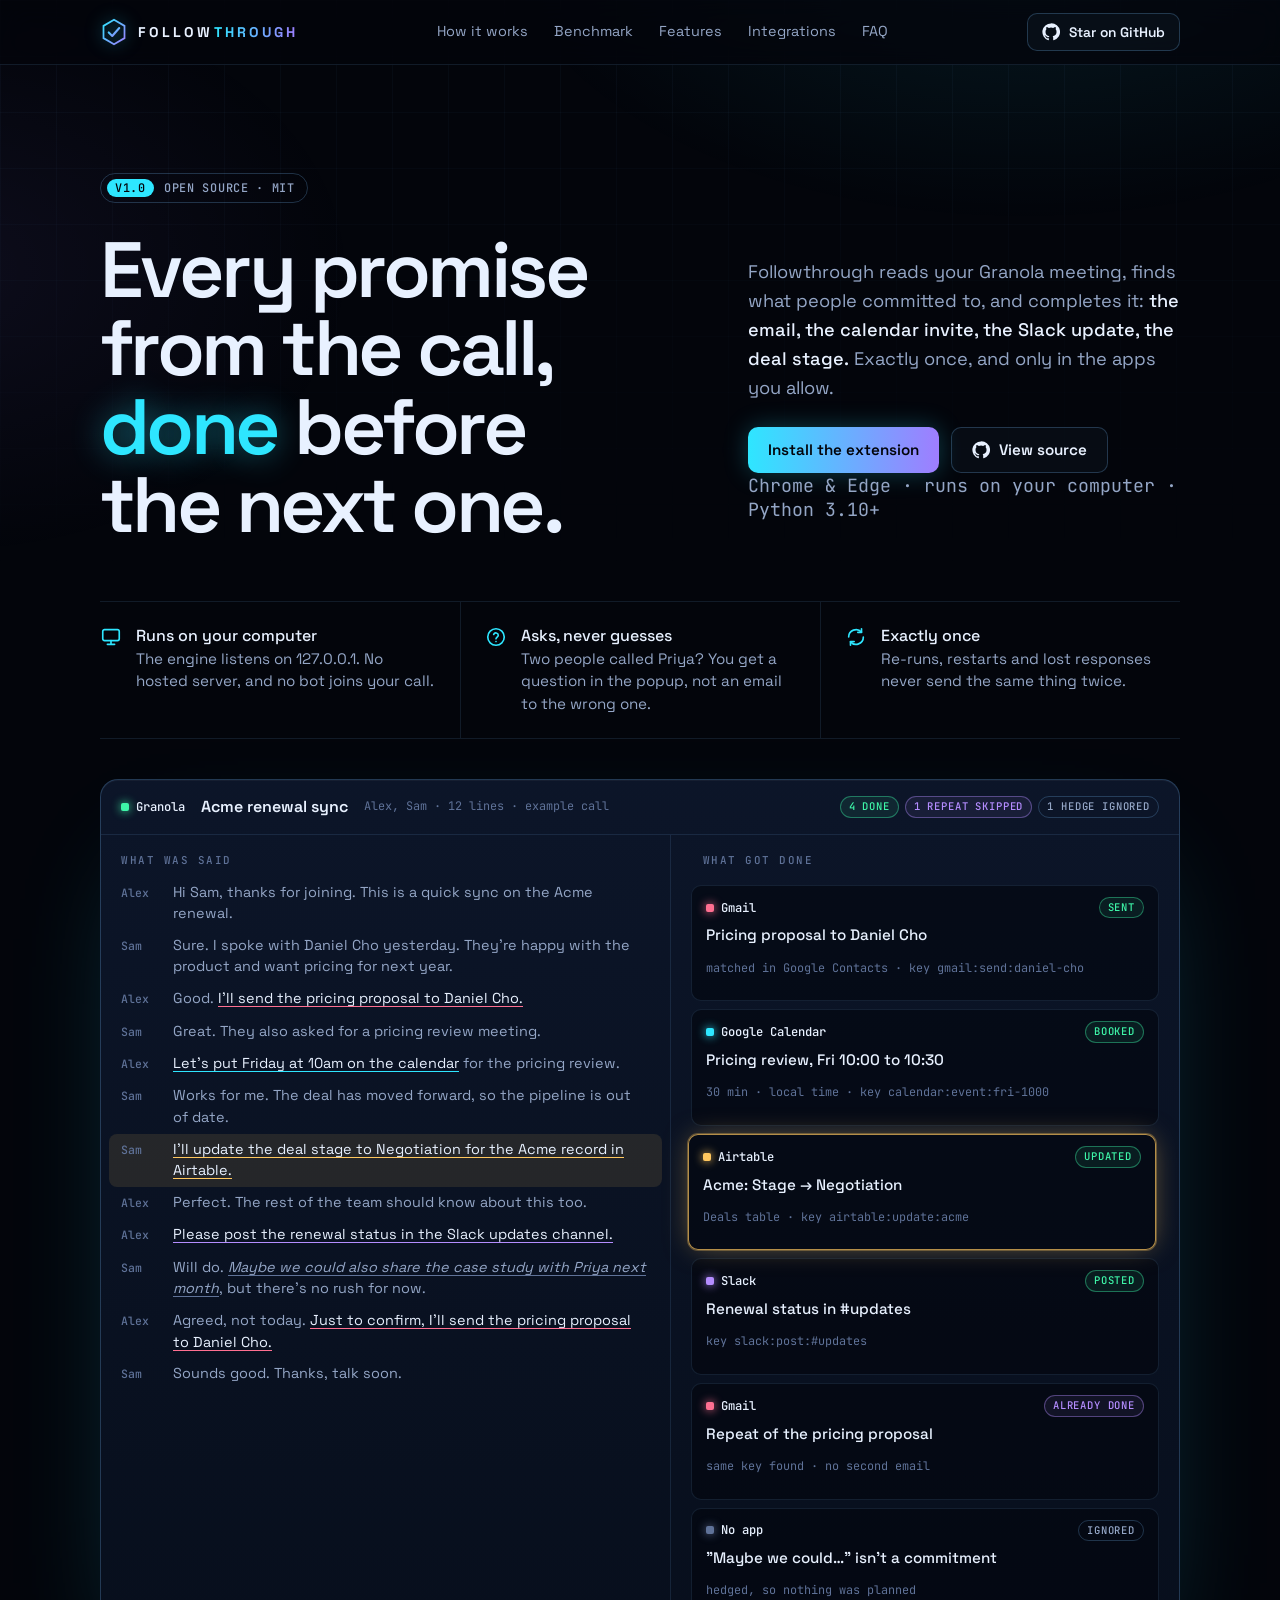
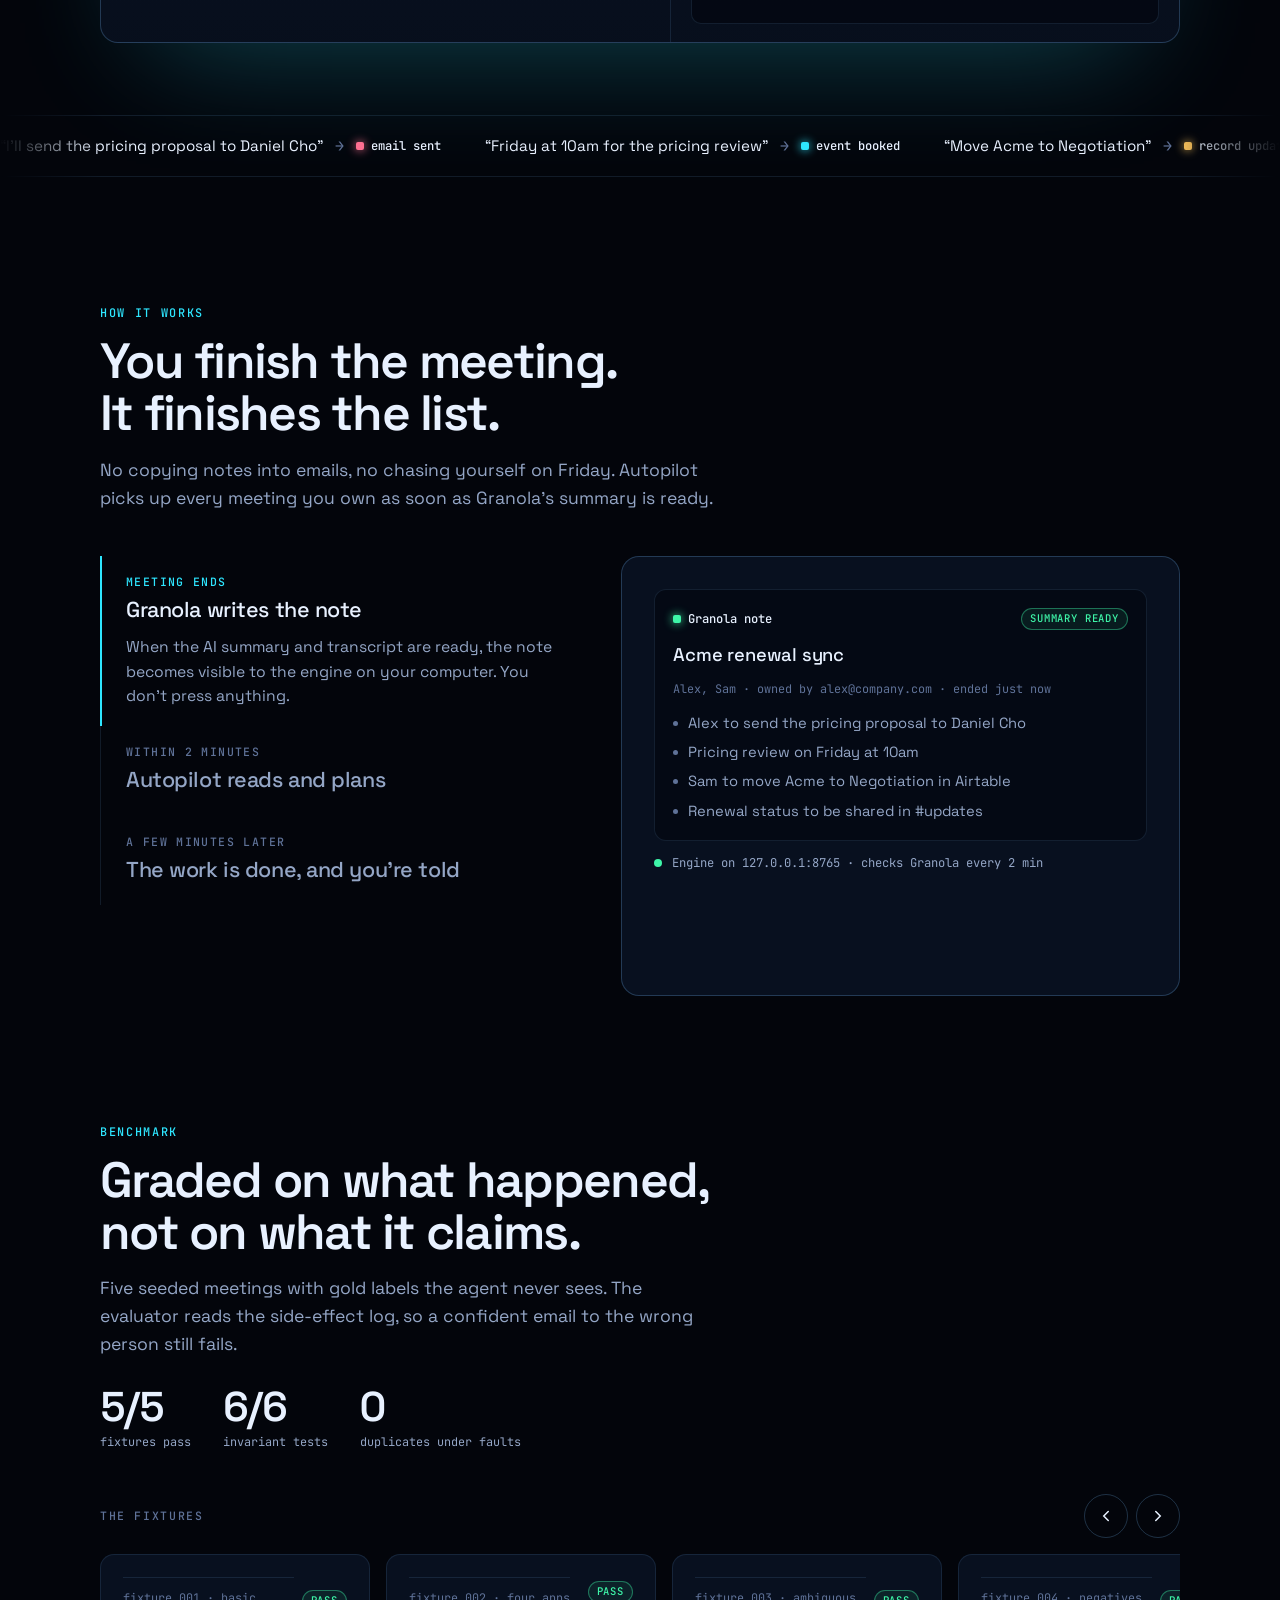
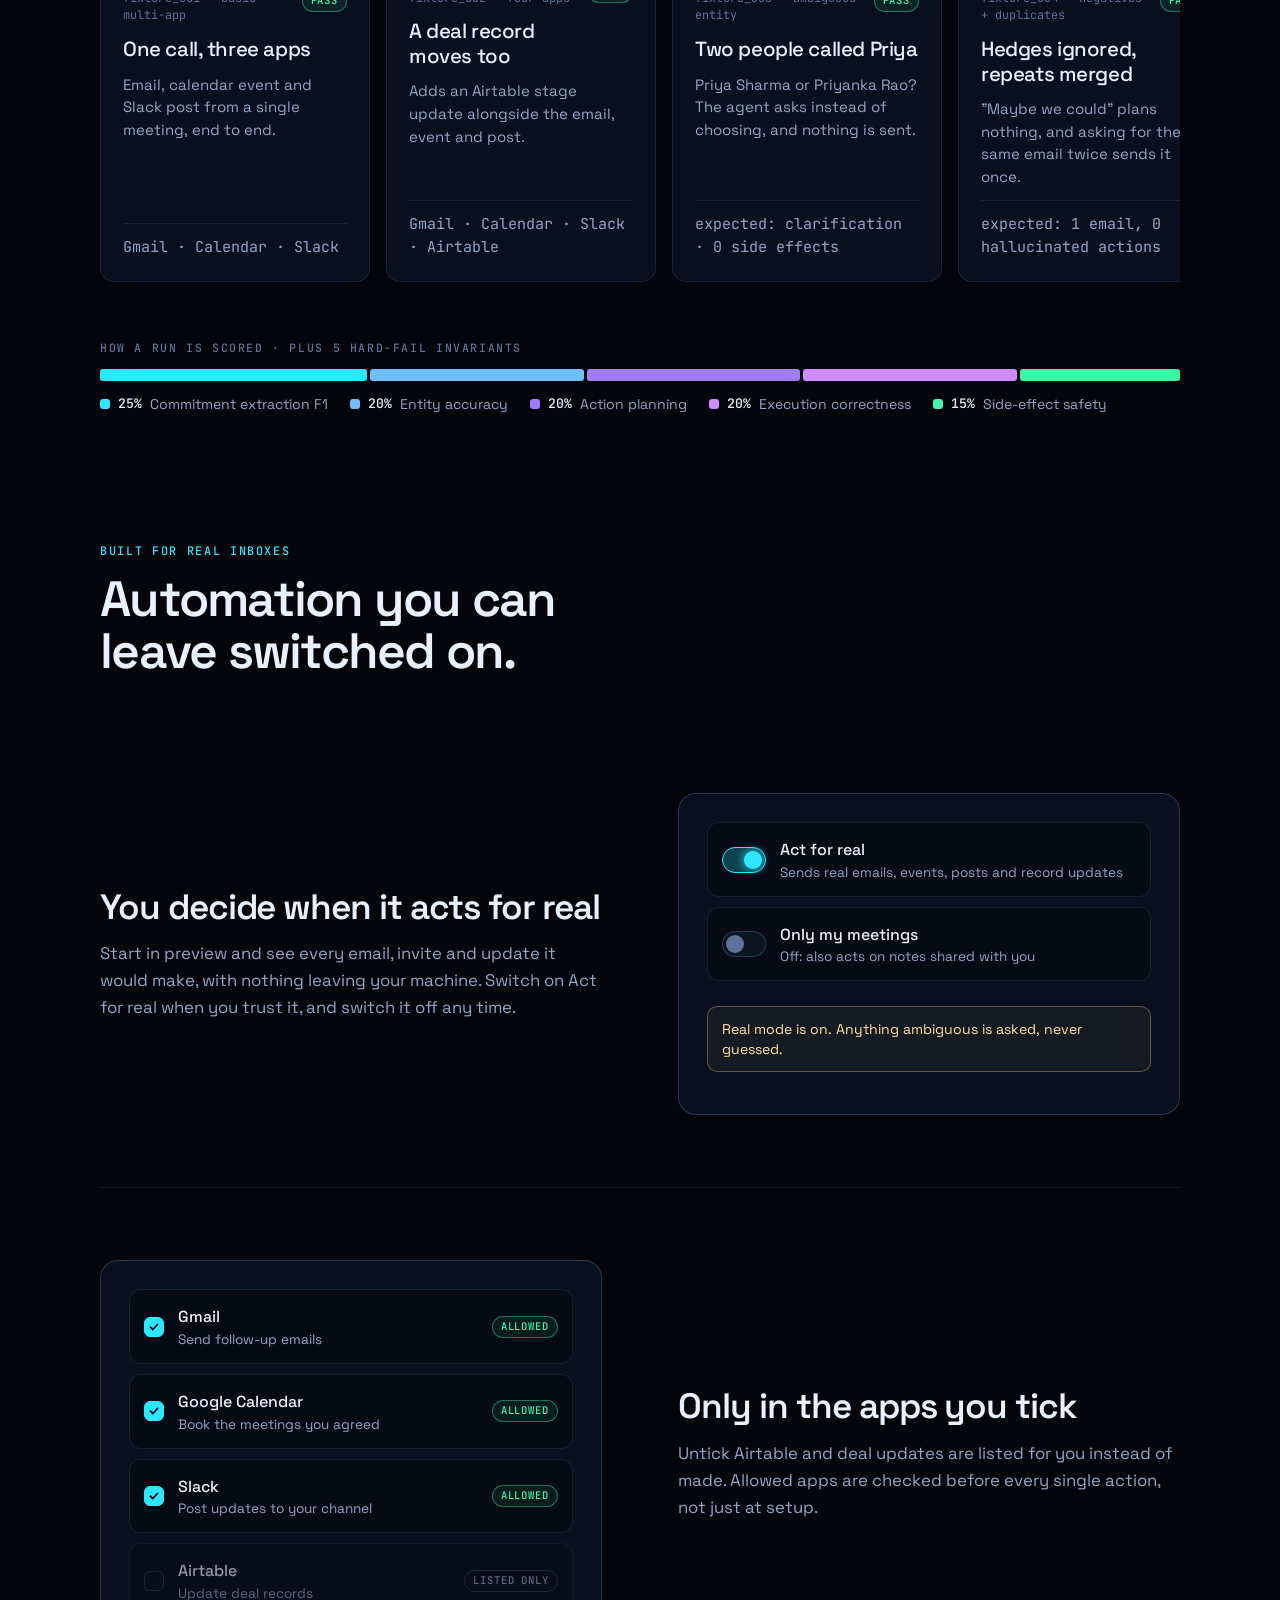
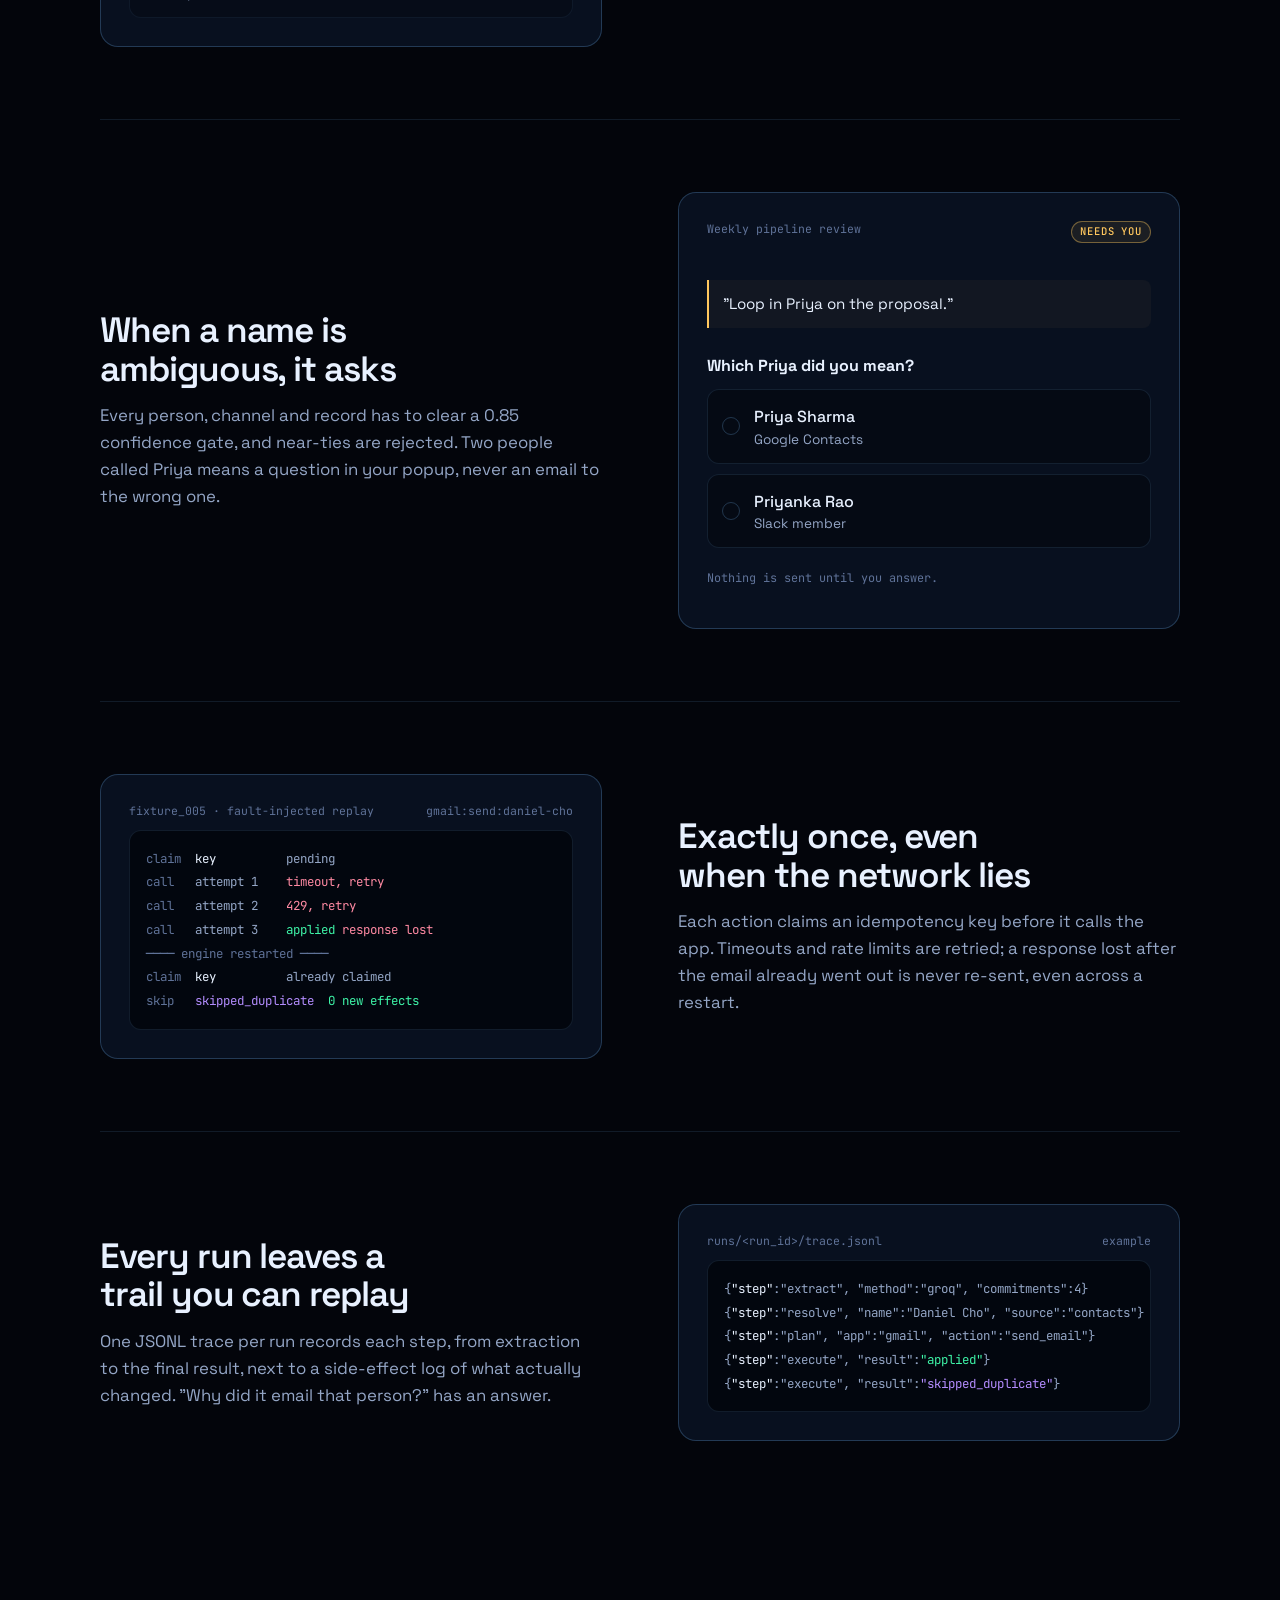
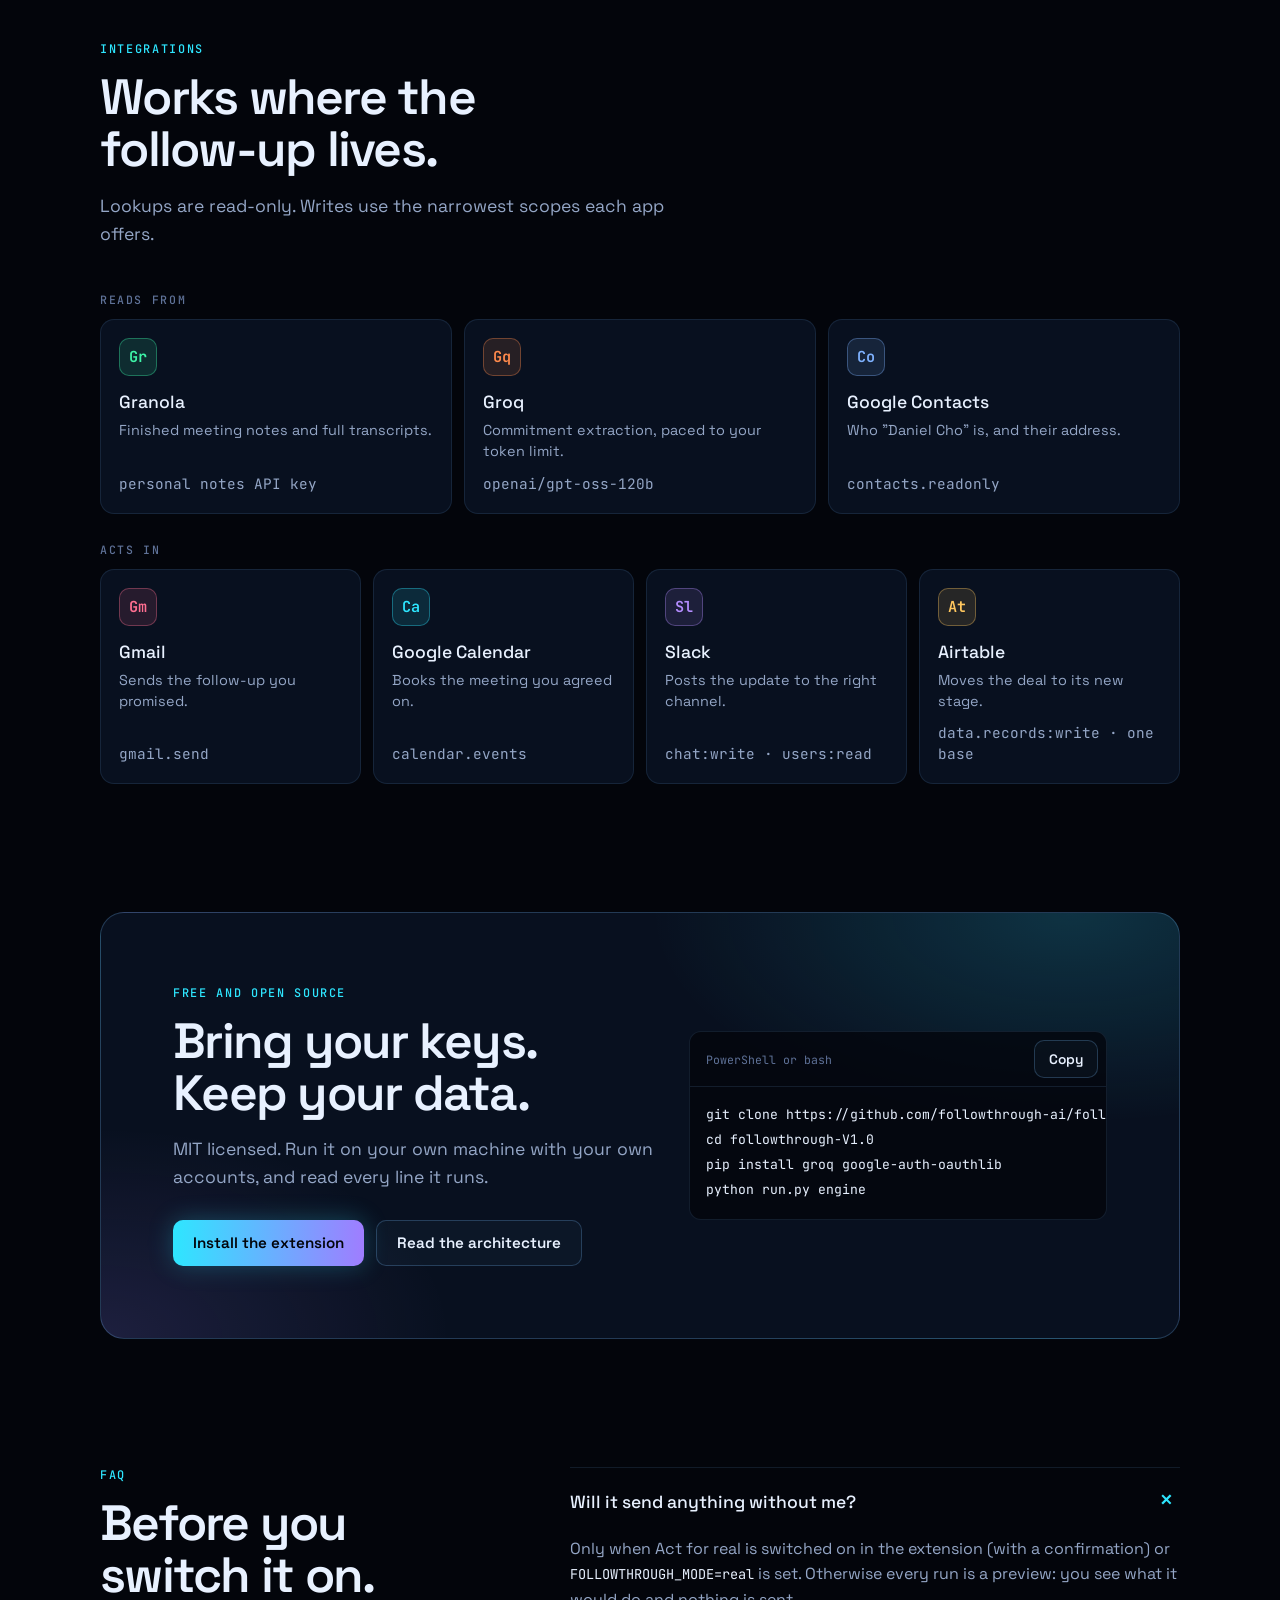
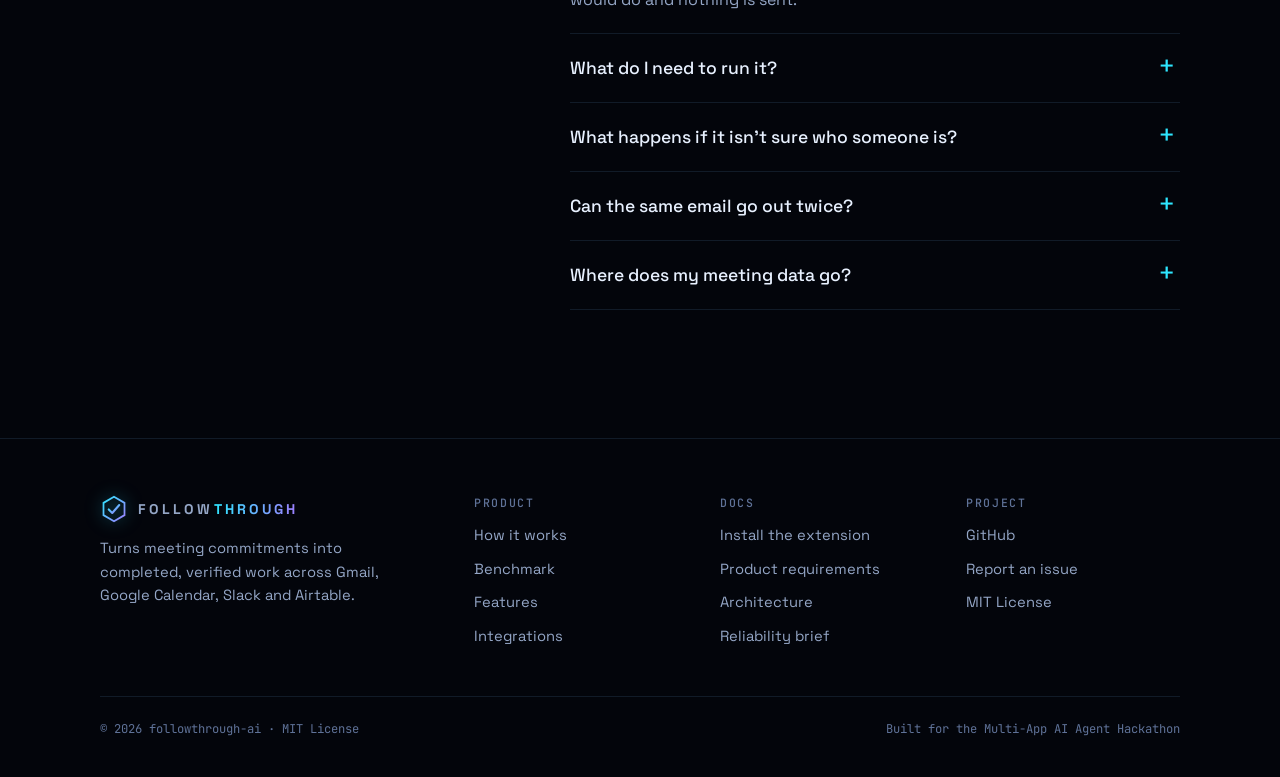
==== docs/index.html @ 71f04bd1 "Add GitHub Pages launch site and README logo" ====
<!doctype html>
<html lang="en">
<head>
<meta charset="utf-8">
<meta name="viewport" content="width=device-width, initial-scale=1">
<title>Followthrough</title>
<meta name="description" content="Followthrough reads your Granola meeting and completes every commitment: the email, the calendar invite, the Slack update, the deal stage. Exactly once, only in the apps you allow.">
<meta property="og:title" content="Followthrough">
<meta property="og:description" content="Every promise from the call, done before the next one.">
<meta property="og:type" content="website">
<meta name="theme-color" content="#03050b">
<link rel="icon" href="data:image/svg+xml,%3Csvg xmlns='http://www.w3.org/2000/svg' viewBox='0 0 32 32'%3E%3Crect width='32' height='32' rx='7' fill='%2303050b'/%3E%3Cpath d='M16 3 27 9.5v13L16 29 5 22.5v-13z' fill='none' stroke='%232ee6ff' stroke-width='2'/%3E%3Cpath d='m10.5 16.5 3.8 3.8 7.2-8' fill='none' stroke='%232ee6ff' stroke-width='2.4' stroke-linecap='round' stroke-linejoin='round'/%3E%3C/svg%3E">
<link rel="preconnect" href="https://fonts.googleapis.com">
<link rel="preconnect" href="https://fonts.gstatic.com" crossorigin>
<link rel="stylesheet" href="https://fonts.googleapis.com/css2?family=JetBrains+Mono:wght@400;500&family=Space+Grotesk:wght@400;500;600;700&display=swap">
<style>
:root {
  --void: #03050b;
  --panel: #08101f;
  --line: rgba(120, 190, 255, .12);
  --line-2: rgba(120, 190, 255, .24);
  --ink: #e8f1ff;
  --haze: #94a6c6;
  --dim: #5f7298;
  --signal: #2ee6ff;
  --violet: #9f7dff;
  --done: #3ef5a8;
  --ask: #ffc75e;
  --skip: #b48dff;
  --gmail: #ff6f91;
  --calendar: #2ee6ff;
  --slack: #b48dff;
  --airtable: #ffc75e;
  --granola: #3ef5a8;
  --groq: #ff8a4c;
  --contacts: #7fb2ff;
  --sans: "Space Grotesk", system-ui, -apple-system, "Segoe UI", Roboto, sans-serif;
  --mono: "JetBrains Mono", ui-monospace, "Cascadia Code", Consolas, monospace;
  color-scheme: dark;
}
* { box-sizing: border-box; }
[hidden] { display: none !important; }
html { scroll-behavior: smooth; scroll-padding-top: 80px; }
body { margin: 0; background: var(--void); color: var(--ink); font: 400 1rem/1.6 var(--sans); -webkit-font-smoothing: antialiased; overflow-x: hidden; }
img, svg { max-width: 100%; }
a { color: inherit; }
:focus-visible { outline: 2px solid var(--signal); outline-offset: 3px; border-radius: 4px; }
.wrap { max-width: 1160px; margin-inline: auto; padding-inline: clamp(16px, 4vw, 40px); }

.sky { position: fixed; inset: 0; z-index: -1; pointer-events: none;
  background: radial-gradient(900px 520px at 80% -10%, rgba(46, 230, 255, .10), transparent 60%),
              radial-gradient(700px 480px at -5% 30%, rgba(159, 125, 255, .07), transparent 60%); }
.sky::after { content: ""; position: absolute; inset: 0; opacity: .35;
  background-image: linear-gradient(var(--line) 1px, transparent 1px), linear-gradient(90deg, var(--line) 1px, transparent 1px);
  background-size: 56px 56px;
  -webkit-mask-image: linear-gradient(to bottom, #000, transparent 65%); mask-image: linear-gradient(to bottom, #000, transparent 65%); }

/* nav */
.nav { position: sticky; top: 0; z-index: 20; background: rgba(3, 5, 11, .74); backdrop-filter: blur(14px); -webkit-backdrop-filter: blur(14px); border-bottom: 1px solid var(--line); }
.nav .wrap { display: flex; align-items: center; gap: 24px; height: 64px; }
.brand { display: flex; align-items: center; gap: 10px; text-decoration: none; }
.brand svg { width: 28px; height: 28px; filter: drop-shadow(0 0 8px rgba(46, 230, 255, .5)); }
.wordmark { font-weight: 700; letter-spacing: .22em; font-size: .88rem; }
.wordmark span { background: linear-gradient(90deg, var(--signal), var(--violet)); -webkit-background-clip: text; background-clip: text; color: transparent; }
.nav-links { display: flex; gap: 2px; list-style: none; padding: 0; margin: 0 auto; }
.nav-links a { display: block; padding: 8px 12px; border-radius: 8px; text-decoration: none; color: var(--haze); font-size: .9rem; }
.nav-links a:hover { color: var(--ink); background: rgba(120, 190, 255, .07); }

/* buttons */
.btn { display: inline-flex; align-items: center; gap: 9px; height: 46px; padding-inline: 20px; border-radius: 10px; font: 600 .95rem var(--sans); text-decoration: none; white-space: nowrap; cursor: pointer;
  border: 1px solid var(--line-2); color: var(--ink); background: rgba(120, 190, 255, .04); transition: border-color .2s, background .2s, box-shadow .2s; }
.btn:hover { border-color: var(--signal); background: rgba(46, 230, 255, .08); }
.btn svg { width: 18px; height: 18px; }
.btn.primary { border: 0; color: #02040a; background: linear-gradient(90deg, var(--signal), var(--violet)); box-shadow: 0 0 24px rgba(46, 230, 255, .25); }
.btn.primary:hover { box-shadow: 0 0 36px rgba(46, 230, 255, .45); }
.btn.sm { height: 38px; padding-inline: 14px; font-size: .86rem; }
.cta-row { display: flex; flex-wrap: wrap; gap: 12px; }

/* shared type */
.eyebrow { margin: 0 0 14px; font: 500 .74rem var(--mono); letter-spacing: .14em; text-transform: uppercase; color: var(--signal); }
h1, h2, h3, h4 { margin: 0; text-wrap: balance; }
h2 { font-size: clamp(2rem, 4vw, 3.1rem); line-height: 1.05; letter-spacing: -.035em; font-weight: 600; max-width: 20ch; }
.lede { margin: 16px 0 0; color: var(--haze); font-size: 1.1rem; max-width: 56ch; }
.sec-head { margin-bottom: 44px; }
.section { padding-block: clamp(72px, 10vw, 128px) 0; }

/* chips shared by mockups */
.app { display: inline-flex; align-items: center; gap: 7px; font: 500 .76rem var(--mono); color: var(--ink); }
.app::before { content: ""; width: 8px; height: 8px; border-radius: 2px; background: var(--c); box-shadow: 0 0 10px var(--c); }
[data-app="gmail"] { --c: var(--gmail); }
[data-app="calendar"] { --c: var(--calendar); }
[data-app="slack"] { --c: var(--slack); }
[data-app="airtable"] { --c: var(--airtable); }
[data-app="granola"] { --c: var(--granola); }
[data-app="groq"] { --c: var(--groq); }
[data-app="contacts"] { --c: var(--contacts); }
[data-app="none"] { --c: var(--dim); }
.status { display: inline-block; font: 500 .66rem/1.5 var(--mono); letter-spacing: .08em; text-transform: uppercase; padding: 2px 8px; border-radius: 999px; border: 1px solid; white-space: nowrap; }
.status.ok { color: var(--done); border-color: rgba(62, 245, 168, .4); background: rgba(62, 245, 168, .08); }
.status.dup { color: var(--skip); border-color: rgba(180, 141, 255, .4); background: rgba(180, 141, 255, .08); }
.status.ign { color: var(--haze); border-color: var(--line-2); }
.status.ask { color: var(--ask); border-color: rgba(255, 199, 94, .4); background: rgba(255, 199, 94, .08); }
.meta { font: .74rem/1.5 var(--mono); color: var(--dim); overflow-wrap: anywhere; }

/* hero */
.hero { padding-block: clamp(56px, 9vw, 108px) 0; }
.hero-grid { display: grid; grid-template-columns: minmax(0, 1.35fr) minmax(0, 1fr); gap: clamp(24px, 5vw, 72px); align-items: end; }
.tag { display: inline-flex; gap: 10px; align-items: center; margin-bottom: 28px; padding: 5px 12px 5px 6px; border: 1px solid var(--line-2); border-radius: 999px; font: 500 .74rem var(--mono); letter-spacing: .06em; text-transform: uppercase; color: var(--haze); }
.tag b { color: #02040a; background: var(--signal); border-radius: 999px; padding: 1px 8px; font-weight: 500; }
h1 { font-size: clamp(2.6rem, 6.2vw, 4.9rem); line-height: 1; letter-spacing: -.045em; font-weight: 600; }
h1 em { font-style: normal; color: var(--signal); text-shadow: 0 0 32px rgba(46, 230, 255, .45); }
.hero-side p { margin: 0 0 24px; font-size: 1.14rem; color: var(--haze); max-width: 44ch; }
.hero-side strong { color: var(--ink); font-weight: 500; }
.fine { margin: 16px 0 0; font: .76rem var(--mono); color: var(--dim); }

.values { display: grid; grid-template-columns: repeat(3, minmax(0, 1fr)); margin-top: 56px; border-block: 1px solid var(--line); }
.value { display: flex; gap: 14px; padding: 22px 24px; }
.value:first-child { padding-left: 0; }
.value + .value { border-left: 1px solid var(--line); }
.value svg { flex: none; width: 22px; height: 22px; margin-top: 2px; color: var(--signal); }
.value p { margin: 0; color: var(--haze); font-size: .95rem; line-height: 1.5; }
.value b { display: block; color: var(--ink); font-weight: 500; font-size: 1rem; }

/* hero machine */
.machine { margin-top: 40px; border: 1px solid var(--line-2); border-radius: 18px; overflow: hidden;
  background: linear-gradient(180deg, rgba(13, 23, 44, .92), rgba(8, 16, 31, .92));
  box-shadow: 0 50px 120px -50px rgba(46, 230, 255, .3), inset 0 1px 0 rgba(255, 255, 255, .04); }
.m-head { display: flex; flex-wrap: wrap; align-items: center; gap: 8px 16px; padding: 14px 20px; border-bottom: 1px solid var(--line); }
.m-head b { font-weight: 600; }
.m-tally { display: flex; flex-wrap: wrap; gap: 6px; margin-left: auto; }
.m-body { display: grid; grid-template-columns: minmax(0, 1.12fr) minmax(0, 1fr); }
.col-label { margin: 0 0 10px 12px; font: 500 .68rem var(--mono); letter-spacing: .14em; text-transform: uppercase; color: var(--dim); }
.transcript { padding: 18px 8px 18px 8px; border-right: 1px solid var(--line); }
.t-line { display: grid; grid-template-columns: 46px minmax(0, 1fr); gap: 6px; padding: 5px 12px; border-radius: 8px; font-size: .9rem; line-height: 1.5; color: var(--haze); transition: background .35s; }
.who { font: 500 .72rem/1.95 var(--mono); color: var(--dim); }
.said { color: var(--ink); background-image: linear-gradient(var(--c), var(--c)); background-size: 100% 1px; background-position: 0 100%; background-repeat: no-repeat; cursor: default; }
.said.hedge { color: var(--haze); font-style: italic; }
.t-line.live { background: color-mix(in srgb, var(--c) 11%, transparent); }
.receipts { display: flex; flex-direction: column; gap: 8px; padding: 18px 20px; }
.rcpt { padding: 11px 14px; border: 1px solid var(--line); border-radius: 10px; background: rgba(3, 5, 11, .55); transition: border-color .35s, box-shadow .35s, transform .35s; }
.rcpt.live { border-color: color-mix(in srgb, var(--c) 70%, transparent); box-shadow: 0 0 0 1px color-mix(in srgb, var(--c) 30%, transparent), 0 0 28px -6px color-mix(in srgb, var(--c) 50%, transparent); transform: translateX(-3px); }
.r-top { display: flex; align-items: center; justify-content: space-between; gap: 8px; }
.r-what { margin: 5px 0 1px; font-size: .95rem; font-weight: 500; }

/* ticker */
.ticker { margin-top: 72px; padding-block: 18px; overflow: hidden; border-block: 1px solid var(--line);
  -webkit-mask-image: linear-gradient(90deg, transparent, #000 8%, #000 92%, transparent); mask-image: linear-gradient(90deg, transparent, #000 8%, #000 92%, transparent); }
.ticker-track { display: flex; width: max-content; animation: tick 56s linear infinite; }
.ticker:hover .ticker-track { animation-play-state: paused; }
.tk-group { display: flex; gap: 44px; padding-right: 44px; }
.tk { display: flex; align-items: center; gap: 12px; white-space: nowrap; color: var(--haze); font-size: .95rem; }
.tk q { color: var(--ink); }
.tk .arrow { color: var(--dim); font-family: var(--mono); }
@keyframes tick { to { transform: translateX(-50%); } }

/* tabs */
.tabs { display: grid; grid-template-columns: minmax(0, .9fr) minmax(0, 1.1fr); gap: clamp(24px, 5vw, 64px); align-items: start; }
.tablist { display: flex; flex-direction: column; border-left: 1px solid var(--line); }
.tab { display: block; width: 100%; margin-left: -1px; padding: 18px 0 18px 24px; border: 0; border-left: 2px solid transparent; background: none; color: var(--haze); font: inherit; text-align: left; cursor: pointer; }
.tab .when { display: block; font: 500 .72rem var(--mono); letter-spacing: .12em; text-transform: uppercase; color: var(--dim); }
.tab .t { display: block; margin-top: 4px; font-size: 1.35rem; font-weight: 500; letter-spacing: -.02em; color: var(--haze); transition: color .2s; }
.tab .d { display: none; margin-top: 8px; font-size: .98rem; line-height: 1.55; max-width: 46ch; }
.tab:hover .t { color: var(--ink); }
.tab[aria-selected="true"] { border-left-color: var(--signal); }
.tab[aria-selected="true"] .when { color: var(--signal); }
.tab[aria-selected="true"] .t { color: var(--ink); }
.tab[aria-selected="true"] .d { display: block; }
.stage { min-height: 440px; padding: clamp(18px, 3vw, 32px); border: 1px solid var(--line-2); border-radius: 18px; background: var(--panel); }
.stage-panel { display: flex; flex-direction: column; gap: 14px; }

.card { padding: 18px; border: 1px solid var(--line); border-radius: 12px; background: rgba(3, 5, 11, .55); }
.card h4 { margin: 10px 0 2px; font-size: 1.15rem; font-weight: 500; letter-spacing: -.01em; }
.card ul { margin: 14px 0 0; padding: 0; list-style: none; display: grid; gap: 8px; }
.card li { display: flex; gap: 10px; color: var(--haze); font-size: .92rem; line-height: 1.45; }
.card li::before { content: ""; flex: none; width: 5px; height: 5px; margin-top: .55em; border-radius: 50%; background: var(--dim); }
.watch { display: flex; align-items: center; gap: 10px; font: .76rem var(--mono); color: var(--haze); }
.pulse { width: 8px; height: 8px; border-radius: 50%; background: var(--done); box-shadow: 0 0 0 0 rgba(62, 245, 168, .6); animation: pulse 2s ease-out infinite; }
@keyframes pulse { 70% { box-shadow: 0 0 0 10px rgba(62, 245, 168, 0); } 100% { box-shadow: 0 0 0 0 rgba(62, 245, 168, 0); } }

.pipe { display: grid; gap: 10px; }
.pipe-row { display: grid; grid-template-columns: 84px minmax(0, 1fr); gap: 14px; align-items: start; padding: 14px 16px; border: 1px solid var(--line); border-radius: 12px; background: rgba(3, 5, 11, .55); }
.pipe-row .step { font: 500 .72rem/1.9 var(--mono); letter-spacing: .1em; text-transform: uppercase; color: var(--signal); }
.pipe-row p { margin: 0; font-size: .94rem; }
.pipe-row .meta { margin-top: 3px; }

.notif { display: flex; gap: 14px; align-items: flex-start; padding: 16px; border: 1px solid var(--line-2); border-radius: 14px; background: #0d1629; box-shadow: 0 20px 50px -20px rgba(0, 0, 0, .8); }
.notif svg { flex: none; width: 34px; height: 34px; }
.notif b { display: block; font-weight: 500; }
.notif p { margin: 2px 0 0; color: var(--haze); font-size: .9rem; line-height: 1.45; }
.activity { display: grid; }
.act { display: flex; align-items: center; justify-content: space-between; gap: 12px; padding: 12px 2px; border-bottom: 1px solid var(--line); }
.act:last-child { border-bottom: 0; }
.act b { display: block; font-weight: 500; font-size: .95rem; }

/* proof */
.proof-head { display: flex; flex-wrap: wrap; align-items: end; justify-content: space-between; gap: 28px; }
.scoreline { display: flex; flex-wrap: wrap; gap: 32px; }
.score b { display: block; font-size: 2.6rem; line-height: 1; font-weight: 600; letter-spacing: -.04em; font-variant-numeric: tabular-nums; }
.score span { font: .74rem var(--mono); color: var(--haze); }
.rail-bar { display: flex; align-items: center; justify-content: space-between; gap: 16px; margin-top: 40px; }
.rail-ctl { display: flex; gap: 8px; }
.icon-btn { display: grid; place-items: center; width: 44px; height: 44px; border: 1px solid var(--line-2); border-radius: 999px; background: none; color: var(--ink); cursor: pointer; transition: border-color .2s, background .2s; }
.icon-btn:hover { border-color: var(--signal); background: rgba(46, 230, 255, .08); }
.icon-btn svg { width: 18px; height: 18px; }
.rail { display: grid; grid-auto-flow: column; grid-auto-columns: minmax(270px, 340px); gap: 16px; margin-top: 16px; padding-bottom: 14px; overflow-x: auto; scroll-snap-type: x mandatory; scrollbar-width: thin; scrollbar-color: var(--line-2) transparent; }
.fx { display: flex; flex-direction: column; gap: 12px; padding: 22px; scroll-snap-align: start; border: 1px solid var(--line); border-radius: 14px; background: var(--panel); }
.fx-top { display: flex; align-items: center; justify-content: space-between; gap: 8px; }
.fx h3 { font-size: 1.28rem; line-height: 1.2; font-weight: 500; letter-spacing: -.02em; }
.fx p { margin: 0; color: var(--haze); font-size: .94rem; line-height: 1.5; }
.fx .meta { margin-top: auto; padding-top: 12px; border-top: 1px solid var(--line); }
.weights { margin-top: 44px; }
.weights-bar { display: flex; height: 12px; gap: 3px; margin-top: 14px; }
.weights-bar span { border-radius: 3px; background: var(--c); }
.legend { display: flex; flex-wrap: wrap; gap: 8px 22px; margin: 12px 0 0; padding: 0; list-style: none; font-size: .88rem; color: var(--haze); }
.legend li { display: flex; align-items: center; gap: 8px; }
.legend li::before { content: ""; width: 10px; height: 10px; border-radius: 3px; background: var(--c); }
.legend b { color: var(--ink); font: 500 .82rem var(--mono); font-variant-numeric: tabular-nums; }

/* features */
.feature { display: grid; grid-template-columns: minmax(0, 1fr) minmax(0, 1fr); gap: clamp(28px, 6vw, 88px); align-items: center; padding-block: clamp(40px, 6vw, 72px); }
.feature + .feature { border-top: 1px solid var(--line); }
.features > .feature:nth-child(even) .f-copy { order: 2; }
.f-copy h3 { margin-bottom: 14px; font-size: clamp(1.6rem, 2.8vw, 2.2rem); line-height: 1.1; letter-spacing: -.03em; font-weight: 600; }
.f-copy p { margin: 0; color: var(--haze); font-size: 1.05rem; max-width: 48ch; }
.f-art { padding: clamp(18px, 3vw, 28px); border: 1px solid var(--line-2); border-radius: 18px; background: var(--panel); }
.stack { display: flex; flex-direction: column; gap: 10px; }
.row-item { display: flex; align-items: center; gap: 14px; padding: 14px; border: 1px solid var(--line); border-radius: 12px; background: rgba(3, 5, 11, .5); }
.row-item > span:not([class]) { flex: 1; min-width: 0; }
.row-item b { display: block; font-weight: 500; }
.row-item small { display: block; color: var(--haze); font-size: .85rem; line-height: 1.4; }
.row-item.off { opacity: .6; }
.switch { position: relative; flex: none; width: 44px; height: 26px; border-radius: 999px; background: rgba(46, 230, 255, .25); border: 1px solid var(--signal); }
.switch::after { content: ""; position: absolute; top: 3px; left: 21px; width: 18px; height: 18px; border-radius: 50%; background: var(--signal); box-shadow: 0 0 10px var(--signal); }
.switch.off { background: rgba(120, 190, 255, .06); border-color: var(--line-2); }
.switch.off::after { left: 3px; background: var(--dim); box-shadow: none; }
.tick { display: grid; place-items: center; flex: none; width: 20px; height: 20px; border-radius: 6px; border: 1px solid var(--line-2); }
.tick.on { background: var(--signal); border-color: var(--signal); }
.tick svg { width: 12px; height: 12px; }
.radio { flex: none; width: 18px; height: 18px; border-radius: 50%; border: 1px solid var(--line-2); }
.warn { padding: 12px 14px; border: 1px solid rgba(255, 199, 94, .35); border-radius: 10px; background: rgba(255, 199, 94, .06); color: #ffe2a8; font-size: .88rem; line-height: 1.45; }
.quote { padding: 12px 14px; border-left: 2px solid var(--ask); color: var(--ink); font-size: .95rem; background: rgba(255, 199, 94, .04); border-radius: 0 8px 8px 0; }
.log { margin: 0; padding: 16px; overflow-x: auto; border: 1px solid var(--line); border-radius: 12px; background: rgba(2, 4, 10, .8); font: .78rem/1.9 var(--mono); color: var(--haze); white-space: pre; }
.log .k { color: var(--ink); }
.log .ok { color: var(--done); }
.log .bad { color: #ff8aa3; }
.log .dup { color: var(--skip); }
.log .dim { color: var(--dim); }
.art-label { display: flex; justify-content: space-between; gap: 12px; margin-bottom: 12px; font: .72rem var(--mono); color: var(--dim); }

/* integrations */
.int-group + .int-group { margin-top: 28px; }
.int-label { margin: 0 0 12px; font: 500 .72rem var(--mono); letter-spacing: .14em; text-transform: uppercase; color: var(--dim); }
.int-grid { display: grid; gap: 12px; }
.int-grid.three { grid-template-columns: repeat(3, minmax(0, 1fr)); }
.int-grid.four { grid-template-columns: repeat(4, minmax(0, 1fr)); }
.int { display: flex; flex-direction: column; padding: 18px; border: 1px solid var(--line); border-radius: 14px; background: var(--panel); transition: border-color .2s, transform .2s; }
.int:hover { border-color: color-mix(in srgb, var(--c) 60%, transparent); transform: translateY(-2px); }
.glyph { display: grid; place-items: center; width: 38px; height: 38px; border-radius: 10px; font: 600 .95rem var(--mono); color: var(--c); background: color-mix(in srgb, var(--c) 12%, transparent); border: 1px solid color-mix(in srgb, var(--c) 35%, transparent); }
.int h3 { margin: 12px 0 4px; font-size: 1.1rem; font-weight: 500; }
.int p { margin: 0; color: var(--haze); font-size: .9rem; line-height: 1.45; }
.int .meta { margin-top: auto; padding-top: 12px; }

/* free band */
.free { display: grid; grid-template-columns: minmax(0, 1.15fr) minmax(0, 1fr); gap: 36px; align-items: center; padding: clamp(28px, 6vw, 72px); border: 1px solid var(--line-2); border-radius: 24px;
  background: radial-gradient(600px 300px at 90% 0%, rgba(46, 230, 255, .16), transparent 70%), radial-gradient(500px 300px at 0% 100%, rgba(159, 125, 255, .14), transparent 70%), var(--panel); }
.free h2 { max-width: 14ch; }
.free .lede { margin-bottom: 28px; }
.install { position: relative; border: 1px solid var(--line); border-radius: 12px; background: rgba(3, 5, 11, .75); }
.install-top { display: flex; align-items: center; justify-content: space-between; padding: 8px 8px 8px 16px; border-bottom: 1px solid var(--line); font: .72rem var(--mono); color: var(--dim); }
.install pre { margin: 0; padding: 16px; overflow-x: auto; font: .82rem/1.9 var(--mono); color: var(--ink); }

/* faq */
.faq { display: grid; grid-template-columns: minmax(0, .8fr) minmax(0, 1.2fr); gap: clamp(24px, 5vw, 72px); }
details { border-bottom: 1px solid var(--line); }
details:first-child { border-top: 1px solid var(--line); }
summary { position: relative; padding: 20px 44px 20px 0; list-style: none; cursor: pointer; font-size: 1.1rem; font-weight: 500; }
summary::-webkit-details-marker { display: none; }
summary::after { content: "+"; position: absolute; right: 6px; top: 14px; font: 400 1.6rem var(--mono); color: var(--signal); transition: transform .2s; }
details[open] summary::after { transform: rotate(45deg); }
details p { margin: 0 0 20px; color: var(--haze); max-width: 62ch; }
details code { font: .85em var(--mono); color: var(--ink); }

/* footer */
footer { margin-top: clamp(72px, 10vw, 128px); padding-block: 56px 40px; border-top: 1px solid var(--line); }
.foot { display: grid; grid-template-columns: minmax(0, 1.6fr) repeat(3, minmax(0, 1fr)); gap: 32px; }
.foot p { margin: 14px 0 0; color: var(--haze); font-size: .92rem; max-width: 34ch; }
.foot h4 { margin-bottom: 12px; font: 500 .72rem var(--mono); letter-spacing: .14em; text-transform: uppercase; color: var(--dim); }
.foot ul { display: grid; gap: 8px; margin: 0; padding: 0; list-style: none; }
.foot a { color: var(--haze); font-size: .92rem; text-decoration: none; }
.foot a:hover { color: var(--ink); }
.legal { display: flex; flex-wrap: wrap; justify-content: space-between; gap: 12px; margin-top: 48px; padding-top: 24px; border-top: 1px solid var(--line); font: .76rem var(--mono); color: var(--dim); }

@media (max-width: 960px) {
  .nav-links { display: none; }
  .nav .btn { margin-left: auto; }
  .hero-grid, .tabs, .feature, .faq, .free { grid-template-columns: minmax(0, 1fr); }
  .hero-grid { align-items: start; }
  .values { grid-template-columns: minmax(0, 1fr); }
  .value, .value:first-child { padding-inline: 0; }
  .value + .value { border-left: 0; border-top: 1px solid var(--line); }
  .m-body { grid-template-columns: minmax(0, 1fr); }
  .transcript { border-right: 0; border-bottom: 1px solid var(--line); }
  .m-tally { margin-left: 0; }
  .stage { min-height: 0; }
  .features > .feature:nth-child(even) .f-copy { order: 0; }
  .int-grid.four { grid-template-columns: repeat(2, minmax(0, 1fr)); }
  .int-grid.three { grid-template-columns: minmax(0, 1fr); }
  .foot { grid-template-columns: repeat(2, minmax(0, 1fr)); }
  .foot > :first-child { grid-column: 1 / -1; }
}
@media (max-width: 560px) {
  .int-grid.four { grid-template-columns: minmax(0, 1fr); }
  .t-line { grid-template-columns: minmax(0, 1fr); gap: 0; }
  .who { line-height: 1.4; }
  .pipe-row { grid-template-columns: minmax(0, 1fr); gap: 2px; }
  .fine { overflow-wrap: anywhere; }
  .nav .btn span { display: none; }
}
@media (prefers-reduced-motion: reduce) {
  *, *::before, *::after { animation: none !important; transition: none !important; scroll-behavior: auto !important; }
}
</style>
</head>
<body>
<svg width="0" height="0" style="position:absolute" aria-hidden="true">
  <defs>
    <linearGradient id="ftg" x1="0" y1="0" x2="1" y2="1"><stop offset="0" stop-color="#2ee6ff"/><stop offset="1" stop-color="#9f7dff"/></linearGradient>
    <symbol id="mark" viewBox="0 0 32 32">
      <path d="M16 2 28 9v14l-12 7L4 23V9z" fill="none" stroke="url(#ftg)" stroke-width="2"/>
      <path d="m10 16.5 4 4 8-9" fill="none" stroke="url(#ftg)" stroke-width="2.4" stroke-linecap="round" stroke-linejoin="round"/>
    </symbol>
    <symbol id="gh" viewBox="0 0 24 24"><path fill="currentColor" d="M12 .5a11.5 11.5 0 0 0-3.64 22.41c.58.1.79-.25.79-.56v-2c-3.2.7-3.88-1.37-3.88-1.37-.52-1.33-1.28-1.69-1.28-1.69-1.05-.72.08-.7.08-.7 1.16.08 1.77 1.19 1.77 1.19 1.03 1.77 2.7 1.26 3.36.96.1-.75.4-1.26.73-1.55-2.55-.29-5.24-1.28-5.24-5.69 0-1.26.45-2.28 1.18-3.09-.12-.29-.51-1.46.11-3.04 0 0 .97-.31 3.17 1.18a11 11 0 0 1 5.77 0c2.2-1.49 3.17-1.18 3.17-1.18.62 1.58.23 2.75.11 3.04.74.81 1.18 1.83 1.18 3.09 0 4.42-2.69 5.39-5.25 5.68.41.36.78 1.06.78 2.14v3.17c0 .31.21.67.8.56A11.5 11.5 0 0 0 12 .5Z"/></symbol>
    <symbol id="tickmark" viewBox="0 0 12 12"><path d="m2.5 6.2 2.3 2.3 4.7-5" fill="none" stroke="#02040a" stroke-width="1.8" stroke-linecap="round" stroke-linejoin="round"/></symbol>
  </defs>
</svg>
<div class="sky" aria-hidden="true"></div>

<header class="nav">
  <div class="wrap">
    <a class="brand" href="#top" aria-label="Followthrough home">
      <svg aria-hidden="true"><use href="#mark"/></svg>
      <span class="wordmark">FOLLOW<span>THROUGH</span></span>
    </a>
    <ul class="nav-links">
      <li><a href="#how">How it works</a></li>
      <li><a href="#proof">Benchmark</a></li>
      <li><a href="#features">Features</a></li>
      <li><a href="#integrations">Integrations</a></li>
      <li><a href="#faq">FAQ</a></li>
    </ul>
    <a class="btn sm" href="https://github.com/followthrough-ai/followthrough-V1.0"><svg aria-hidden="true"><use href="#gh"/></svg><span>Star on GitHub</span></a>
  </div>
</header>

<main id="top">
  <section class="hero">
    <div class="wrap">
      <div class="hero-grid">
        <div>
          <span class="tag"><b>v1.0</b> Open source · MIT</span>
          <h1>Every promise from the call, <em>done</em> before the next one.</h1>
        </div>
        <div class="hero-side">
          <p>Followthrough reads your Granola meeting, finds what people committed to, and completes it: <strong>the email, the calendar invite, the Slack update, the deal stage.</strong> Exactly once, and only in the apps you allow.</p>
          <div class="cta-row">
            <a class="btn primary" href="https://github.com/followthrough-ai/followthrough-V1.0/blob/main/extension/README.md">Install the extension</a>
            <a class="btn" href="https://github.com/followthrough-ai/followthrough-V1.0"><svg aria-hidden="true"><use href="#gh"/></svg>View source</a>
          </div>
          <p class="fine">Chrome &amp; Edge · runs on your computer · Python 3.10+</p>
        </div>
      </div>

      <div class="values">
        <div class="value">
          <svg viewBox="0 0 24 24" fill="none" stroke="currentColor" stroke-width="1.8" stroke-linecap="round" stroke-linejoin="round" aria-hidden="true"><rect x="3" y="4" width="18" height="12" rx="2"/><path d="M8 20h8M12 16v4"/></svg>
          <p><b>Runs on your computer</b>The engine listens on 127.0.0.1. No hosted server, and no bot joins your call.</p>
        </div>
        <div class="value">
          <svg viewBox="0 0 24 24" fill="none" stroke="currentColor" stroke-width="1.8" stroke-linecap="round" stroke-linejoin="round" aria-hidden="true"><circle cx="12" cy="12" r="9"/><path d="M9.5 9.2a2.6 2.6 0 0 1 5 .9c0 1.8-2.5 2.2-2.5 3.9M12 17h.01"/></svg>
          <p><b>Asks, never guesses</b>Two people called Priya? You get a question in the popup, not an email to the wrong one.</p>
        </div>
        <div class="value">
          <svg viewBox="0 0 24 24" fill="none" stroke="currentColor" stroke-width="1.8" stroke-linecap="round" stroke-linejoin="round" aria-hidden="true"><path d="M4 12a8 8 0 0 1 14-5.3M20 12a8 8 0 0 1-14 5.3"/><path d="M18 3v4h-4M6 21v-4h4"/></svg>
          <p><b>Exactly once</b>Re-runs, restarts and lost responses never send the same thing twice.</p>
        </div>
      </div>

      <div class="machine" id="machine" aria-label="Example: one meeting turned into completed actions">
        <div class="m-head">
          <span class="app" data-app="granola">Granola</span>
          <b>Acme renewal sync</b>
          <span class="meta">Alex, Sam · 12 lines · example call</span>
          <div class="m-tally">
            <span class="status ok">4 done</span>
            <span class="status dup">1 repeat skipped</span>
            <span class="status ign">1 hedge ignored</span>
          </div>
        </div>
        <div class="m-body">
          <div class="transcript">
            <p class="col-label">What was said</p>
            <div class="t-line"><span class="who">Alex</span><span>Hi Sam, thanks for joining. This is a quick sync on the Acme renewal.</span></div>
            <div class="t-line"><span class="who">Sam</span><span>Sure. I spoke with Daniel Cho yesterday. They're happy with the product and want pricing for next year.</span></div>
            <div class="t-line" data-k="gmail" data-app="gmail"><span class="who">Alex</span><span>Good. <span class="said">I'll send the pricing proposal to Daniel Cho.</span></span></div>
            <div class="t-line"><span class="who">Sam</span><span>Great. They also asked for a pricing review meeting.</span></div>
            <div class="t-line" data-k="calendar" data-app="calendar"><span class="who">Alex</span><span><span class="said">Let's put Friday at 10am on the calendar</span> for the pricing review.</span></div>
            <div class="t-line"><span class="who">Sam</span><span>Works for me. The deal has moved forward, so the pipeline is out of date.</span></div>
            <div class="t-line" data-k="airtable" data-app="airtable"><span class="who">Sam</span><span><span class="said">I'll update the deal stage to Negotiation for the Acme record in Airtable.</span></span></div>
            <div class="t-line"><span class="who">Alex</span><span>Perfect. The rest of the team should know about this too.</span></div>
            <div class="t-line" data-k="slack" data-app="slack"><span class="who">Alex</span><span><span class="said">Please post the renewal status in the Slack updates channel.</span></span></div>
            <div class="t-line" data-k="hedge" data-app="none"><span class="who">Sam</span><span>Will do. <span class="said hedge">Maybe we could also share the case study with Priya next month</span>, but there's no rush for now.</span></div>
            <div class="t-line" data-k="dup" data-app="gmail"><span class="who">Alex</span><span>Agreed, not today. <span class="said">Just to confirm, I'll send the pricing proposal to Daniel Cho.</span></span></div>
            <div class="t-line"><span class="who">Sam</span><span>Sounds good. Thanks, talk soon.</span></div>
          </div>
          <div class="receipts">
            <p class="col-label">What got done</p>
            <div class="rcpt" data-k="gmail" data-app="gmail">
              <div class="r-top"><span class="app">Gmail</span><span class="status ok">Sent</span></div>
              <p class="r-what">Pricing proposal to Daniel Cho</p>
              <p class="meta">matched in Google Contacts · key gmail:send:daniel-cho</p>
            </div>
            <div class="rcpt" data-k="calendar" data-app="calendar">
              <div class="r-top"><span class="app">Google Calendar</span><span class="status ok">Booked</span></div>
              <p class="r-what">Pricing review, Fri 10:00 to 10:30</p>
              <p class="meta">30 min · local time · key calendar:event:fri-1000</p>
            </div>
            <div class="rcpt" data-k="airtable" data-app="airtable">
              <div class="r-top"><span class="app">Airtable</span><span class="status ok">Updated</span></div>
              <p class="r-what">Acme: Stage → Negotiation</p>
              <p class="meta">Deals table · key airtable:update:acme</p>
            </div>
            <div class="rcpt" data-k="slack" data-app="slack">
              <div class="r-top"><span class="app">Slack</span><span class="status ok">Posted</span></div>
              <p class="r-what">Renewal status in #updates</p>
              <p class="meta">key slack:post:#updates</p>
            </div>
            <div class="rcpt" data-k="dup" data-app="gmail">
              <div class="r-top"><span class="app">Gmail</span><span class="status dup">Already done</span></div>
              <p class="r-what">Repeat of the pricing proposal</p>
              <p class="meta">same key found · no second email</p>
            </div>
            <div class="rcpt" data-k="hedge" data-app="none">
              <div class="r-top"><span class="app">No app</span><span class="status ign">Ignored</span></div>
              <p class="r-what">"Maybe we could…" isn't a commitment</p>
              <p class="meta">hedged, so nothing was planned</p>
            </div>
          </div>
        </div>
      </div>
    </div>

    <div class="ticker" aria-label="Examples of what people say on calls and what Followthrough does">
      <div class="ticker-track">
        <div class="tk-group">
          <span class="tk"><q>I'll send the pricing proposal to Daniel Cho</q><span class="arrow">→</span><span class="app" data-app="gmail">email sent</span></span>
          <span class="tk"><q>Friday at 10am for the pricing review</q><span class="arrow">→</span><span class="app" data-app="calendar">event booked</span></span>
          <span class="tk"><q>Move Acme to Negotiation</q><span class="arrow">→</span><span class="app" data-app="airtable">record updated</span></span>
          <span class="tk"><q>Post the renewal status in updates</q><span class="arrow">→</span><span class="app" data-app="slack">message posted</span></span>
          <span class="tk"><q>Loop in Priya on this</q><span class="arrow">→</span><span class="status ask">which Priya?</span></span>
          <span class="tk"><q>Maybe we could share the case study</q><span class="arrow">→</span><span class="status ign">ignored, hedged</span></span>
        </div>
        <div class="tk-group" aria-hidden="true">
          <span class="tk"><q>I'll send the pricing proposal to Daniel Cho</q><span class="arrow">→</span><span class="app" data-app="gmail">email sent</span></span>
          <span class="tk"><q>Friday at 10am for the pricing review</q><span class="arrow">→</span><span class="app" data-app="calendar">event booked</span></span>
          <span class="tk"><q>Move Acme to Negotiation</q><span class="arrow">→</span><span class="app" data-app="airtable">record updated</span></span>
          <span class="tk"><q>Post the renewal status in updates</q><span class="arrow">→</span><span class="app" data-app="slack">message posted</span></span>
          <span class="tk"><q>Loop in Priya on this</q><span class="arrow">→</span><span class="status ask">which Priya?</span></span>
          <span class="tk"><q>Maybe we could share the case study</q><span class="arrow">→</span><span class="status ign">ignored, hedged</span></span>
        </div>
      </div>
    </div>
  </section>

  <section class="section" id="how">
    <div class="wrap">
      <div class="sec-head">
        <p class="eyebrow">How it works</p>
        <h2>You finish the meeting. It finishes the list.</h2>
        <p class="lede">No copying notes into emails, no chasing yourself on Friday. Autopilot picks up every meeting you own as soon as Granola's summary is ready.</p>
      </div>
      <div class="tabs">
        <div class="tablist" role="tablist" aria-label="From meeting to done">
          <button class="tab" role="tab" id="tab-1" aria-controls="panel-1" aria-selected="true" type="button">
            <span class="when">Meeting ends</span>
            <span class="t">Granola writes the note</span>
            <span class="d">When the AI summary and transcript are ready, the note becomes visible to the engine on your computer. You don't press anything.</span>
          </button>
          <button class="tab" role="tab" id="tab-2" aria-controls="panel-2" aria-selected="false" tabindex="-1" type="button">
            <span class="when">Within 2 minutes</span>
            <span class="t">Autopilot reads and plans</span>
            <span class="d">Commitments are pulled out, people and records are matched against your apps, and each commitment gets exactly one action, or a question.</span>
          </button>
          <button class="tab" role="tab" id="tab-3" aria-controls="panel-3" aria-selected="false" tabindex="-1" type="button">
            <span class="when">A few minutes later</span>
            <span class="t">The work is done, and you're told</span>
            <span class="d">Allowed actions run once. A notification says what went out, and anything that needs you waits in the popup.</span>
          </button>
        </div>

        <div class="stage">
          <div class="stage-panel" role="tabpanel" id="panel-1" aria-labelledby="tab-1">
            <div class="card">
              <div class="r-top"><span class="app" data-app="granola">Granola note</span><span class="status ok">Summary ready</span></div>
              <h4>Acme renewal sync</h4>
              <p class="meta">Alex, Sam · owned by alex@company.com · ended just now</p>
              <ul>
                <li>Alex to send the pricing proposal to Daniel Cho</li>
                <li>Pricing review on Friday at 10am</li>
                <li>Sam to move Acme to Negotiation in Airtable</li>
                <li>Renewal status to be shared in #updates</li>
              </ul>
            </div>
            <div class="watch"><span class="pulse" aria-hidden="true"></span>Engine on 127.0.0.1:8765 · checks Granola every 2 min</div>
          </div>

          <div class="stage-panel" role="tabpanel" id="panel-2" aria-labelledby="tab-2" hidden>
            <div class="pipe">
              <div class="pipe-row"><span class="step">Extract</span><div><p>4 commitments found</p><p class="meta">1 repeat merged · 1 hedge ignored · Groq with rule-based fallback</p></div></div>
              <div class="pipe-row"><span class="step">Resolve</span><div><p>Daniel Cho, Acme, #updates matched</p><p class="meta">every match must clear the 0.85 confidence gate</p></div></div>
              <div class="pipe-row"><span class="step">Plan</span><div><p>1 email · 1 event · 1 record · 1 post</p><p class="meta">one validated action per commitment</p></div></div>
              <div class="pipe-row"><span class="step">Check</span><div><p>All four apps allowed · Act for real on</p><p class="meta">unticked apps would be listed, not sent</p></div></div>
            </div>
          </div>

          <div class="stage-panel" role="tabpanel" id="panel-3" aria-labelledby="tab-3" hidden>
            <div class="notif">
              <svg aria-hidden="true"><use href="#mark"/></svg>
              <div><b>Acme renewal sync: 4 done</b><p>Proposal emailed to Daniel Cho, pricing review booked, Acme moved to Negotiation, #updates posted.</p></div>
            </div>
            <div class="card">
              <p class="col-label" style="margin-left:0">Recent meetings</p>
              <div class="activity">
                <div class="act"><div><b>Acme renewal sync</b><span class="meta">4 actions · just now</span></div><span class="status ok">Done</span></div>
                <div class="act"><div><b>Weekly pipeline review</b><span class="meta">"Loop in Priya" · 2 matches</span></div><span class="status ask">Needs you</span></div>
                <div class="act"><div><b>Globex kickoff</b><span class="meta">Airtable not allowed · listed for you</span></div><span class="status ign">Skipped</span></div>
              </div>
            </div>
          </div>
        </div>
      </div>
    </div>
  </section>

  <section class="section" id="proof">
    <div class="wrap">
      <div class="proof-head">
        <div>
          <p class="eyebrow">Benchmark</p>
          <h2>Graded on what happened, not on what it claims.</h2>
          <p class="lede">Five seeded meetings with gold labels the agent never sees. The evaluator reads the side-effect log, so a confident email to the wrong person still fails.</p>
        </div>
        <div class="scoreline">
          <div class="score"><b>5/5</b><span>fixtures pass</span></div>
          <div class="score"><b>6/6</b><span>invariant tests</span></div>
          <div class="score"><b>0</b><span>duplicates under faults</span></div>
        </div>
      </div>

      <div class="rail-bar">
        <p class="int-label" style="margin:0">The fixtures</p>
        <div class="rail-ctl">
          <button class="icon-btn" type="button" data-rail="-1" aria-label="Previous fixture"><svg viewBox="0 0 24 24" fill="none" stroke="currentColor" stroke-width="2" stroke-linecap="round" aria-hidden="true"><path d="M15 6l-6 6 6 6"/></svg></button>
          <button class="icon-btn" type="button" data-rail="1" aria-label="Next fixture"><svg viewBox="0 0 24 24" fill="none" stroke="currentColor" stroke-width="2" stroke-linecap="round" aria-hidden="true"><path d="M9 6l6 6-6 6"/></svg></button>
        </div>
      </div>
      <div class="rail" id="rail" tabindex="0" aria-label="Benchmark fixtures">
        <article class="fx">
          <div class="fx-top"><span class="meta">fixture_001 · basic multi-app</span><span class="status ok">Pass</span></div>
          <h3>One call, three apps</h3>
          <p>Email, calendar event and Slack post from a single meeting, end to end.</p>
          <p class="meta">Gmail · Calendar · Slack</p>
        </article>
        <article class="fx">
          <div class="fx-top"><span class="meta">fixture_002 · four apps</span><span class="status ok">Pass</span></div>
          <h3>A deal record moves too</h3>
          <p>Adds an Airtable stage update alongside the email, event and post.</p>
          <p class="meta">Gmail · Calendar · Slack · Airtable</p>
        </article>
        <article class="fx">
          <div class="fx-top"><span class="meta">fixture_003 · ambiguous entity</span><span class="status ok">Pass</span></div>
          <h3>Two people called Priya</h3>
          <p>Priya Sharma or Priyanka Rao? The agent asks instead of choosing, and nothing is sent.</p>
          <p class="meta">expected: clarification · 0 side effects</p>
        </article>
        <article class="fx">
          <div class="fx-top"><span class="meta">fixture_004 · negatives + duplicates</span><span class="status ok">Pass</span></div>
          <h3>Hedges ignored, repeats merged</h3>
          <p>"Maybe we could" plans nothing, and asking for the same email twice sends it once.</p>
          <p class="meta">expected: 1 email, 0 hallucinated actions</p>
        </article>
        <article class="fx">
          <div class="fx-top"><span class="meta">fixture_005 · fault injection</span><span class="status ok">Pass</span></div>
          <h3>Timeout, 429, lost response</h3>
          <p>All three faults fire. After a restart mid-run the replay produces zero new side effects.</p>
          <p class="meta">expected: exactly once per action</p>
        </article>
      </div>

      <div class="weights">
        <p class="int-label" style="margin:0">How a run is scored · plus 5 hard-fail invariants</p>
        <div class="weights-bar" aria-hidden="true">
          <span style="flex:25;--c:var(--signal)"></span>
          <span style="flex:20;--c:#6fbfff"></span>
          <span style="flex:20;--c:var(--violet)"></span>
          <span style="flex:20;--c:#d08bff"></span>
          <span style="flex:15;--c:var(--done)"></span>
        </div>
        <ul class="legend">
          <li style="--c:var(--signal)"><b>25%</b> Commitment extraction F1</li>
          <li style="--c:#6fbfff"><b>20%</b> Entity accuracy</li>
          <li style="--c:var(--violet)"><b>20%</b> Action planning</li>
          <li style="--c:#d08bff"><b>20%</b> Execution correctness</li>
          <li style="--c:var(--done)"><b>15%</b> Side-effect safety</li>
        </ul>
      </div>
    </div>
  </section>

  <section class="section" id="features">
    <div class="wrap">
      <div class="sec-head">
        <p class="eyebrow">Built for real inboxes</p>
        <h2>Automation you can leave switched on.</h2>
      </div>
      <div class="features">
        <div class="feature">
          <div class="f-copy">
            <h3>You decide when it acts for real</h3>
            <p>Start in preview and see every email, invite and update it would make, with nothing leaving your machine. Switch on Act for real when you trust it, and switch it off any time.</p>
          </div>
          <div class="f-art">
            <div class="stack">
              <div class="row-item"><span class="switch" aria-hidden="true"></span><span><b>Act for real</b><small>Sends real emails, events, posts and record updates</small></span></div>
              <div class="row-item"><span class="switch off" aria-hidden="true"></span><span><b>Only my meetings</b><small>Off: also acts on notes shared with you</small></span></div>
              <p class="warn">Real mode is on. Anything ambiguous is asked, never guessed.</p>
            </div>
          </div>
        </div>

        <div class="feature">
          <div class="f-copy">
            <h3>Only in the apps you tick</h3>
            <p>Untick Airtable and deal updates are listed for you instead of made. Allowed apps are checked before every single action, not just at setup.</p>
          </div>
          <div class="f-art">
            <div class="stack">
              <div class="row-item" data-app="gmail"><span class="tick on" aria-hidden="true"><svg><use href="#tickmark"/></svg></span><span><b>Gmail</b><small>Send follow-up emails</small></span><span class="status ok">Allowed</span></div>
              <div class="row-item" data-app="calendar"><span class="tick on" aria-hidden="true"><svg><use href="#tickmark"/></svg></span><span><b>Google Calendar</b><small>Book the meetings you agreed</small></span><span class="status ok">Allowed</span></div>
              <div class="row-item" data-app="slack"><span class="tick on" aria-hidden="true"><svg><use href="#tickmark"/></svg></span><span><b>Slack</b><small>Post updates to your channel</small></span><span class="status ok">Allowed</span></div>
              <div class="row-item off" data-app="airtable"><span class="tick" aria-hidden="true"></span><span><b>Airtable</b><small>Update deal records</small></span><span class="status ign">Listed only</span></div>
            </div>
          </div>
        </div>

        <div class="feature">
          <div class="f-copy">
            <h3>When a name is ambiguous, it asks</h3>
            <p>Every person, channel and record has to clear a 0.85 confidence gate, and near-ties are rejected. Two people called Priya means a question in your popup, never an email to the wrong one.</p>
          </div>
          <div class="f-art">
            <div class="stack">
              <div class="art-label"><span>Weekly pipeline review</span><span class="status ask">Needs you</span></div>
              <p class="quote">"Loop in Priya on the proposal."</p>
              <b>Which Priya did you mean?</b>
              <div class="row-item"><span class="radio" aria-hidden="true"></span><span><b>Priya Sharma</b><small>Google Contacts</small></span></div>
              <div class="row-item"><span class="radio" aria-hidden="true"></span><span><b>Priyanka Rao</b><small>Slack member</small></span></div>
              <p class="meta">Nothing is sent until you answer.</p>
            </div>
          </div>
        </div>

        <div class="feature">
          <div class="f-copy">
            <h3>Exactly once, even when the network lies</h3>
            <p>Each action claims an idempotency key before it calls the app. Timeouts and rate limits are retried; a response lost after the email already went out is never re-sent, even across a restart.</p>
          </div>
          <div class="f-art">
            <div class="art-label"><span>fixture_005 · fault-injected replay</span><span>gmail:send:daniel-cho</span></div>
<pre class="log"><span class="dim">claim </span> <span class="k">key</span>          pending
<span class="dim">call  </span> attempt 1    <span class="bad">timeout, retry</span>
<span class="dim">call  </span> attempt 2    <span class="bad">429, retry</span>
<span class="dim">call  </span> attempt 3    <span class="ok">applied</span> <span class="bad">response lost</span>
<span class="dim">──── engine restarted ────</span>
<span class="dim">claim </span> <span class="k">key</span>          already claimed
<span class="dim">skip  </span> <span class="dup">skipped_duplicate</span>  <span class="ok">0 new effects</span></pre>
          </div>
        </div>

        <div class="feature">
          <div class="f-copy">
            <h3>Every run leaves a trail you can replay</h3>
            <p>One JSONL trace per run records each step, from extraction to the final result, next to a side-effect log of what actually changed. "Why did it email that person?" has an answer.</p>
          </div>
          <div class="f-art">
            <div class="art-label"><span>runs/&lt;run_id&gt;/trace.jsonl</span><span>example</span></div>
<pre class="log">{<span class="k">"step"</span>:"extract", "method":"groq", "commitments":4}
{<span class="k">"step"</span>:"resolve", "name":"Daniel Cho", "source":"contacts"}
{<span class="k">"step"</span>:"plan", "app":"gmail", "action":"send_email"}
{<span class="k">"step"</span>:"execute", "result":<span class="ok">"applied"</span>}
{<span class="k">"step"</span>:"execute", "result":<span class="dup">"skipped_duplicate"</span>}</pre>
          </div>
        </div>
      </div>
    </div>
  </section>

  <section class="section" id="integrations">
    <div class="wrap">
      <div class="sec-head">
        <p class="eyebrow">Integrations</p>
        <h2>Works where the follow-up lives.</h2>
        <p class="lede">Lookups are read-only. Writes use the narrowest scopes each app offers.</p>
      </div>
      <div class="int-group">
        <p class="int-label">Reads from</p>
        <div class="int-grid three">
          <div class="int" data-app="granola"><span class="glyph">Gr</span><h3>Granola</h3><p>Finished meeting notes and full transcripts.</p><p class="meta">personal notes API key</p></div>
          <div class="int" data-app="groq"><span class="glyph">Gq</span><h3>Groq</h3><p>Commitment extraction, paced to your token limit.</p><p class="meta">openai/gpt-oss-120b</p></div>
          <div class="int" data-app="contacts"><span class="glyph">Co</span><h3>Google Contacts</h3><p>Who "Daniel Cho" is, and their address.</p><p class="meta">contacts.readonly</p></div>
        </div>
      </div>
      <div class="int-group">
        <p class="int-label">Acts in</p>
        <div class="int-grid four">
          <div class="int" data-app="gmail"><span class="glyph">Gm</span><h3>Gmail</h3><p>Sends the follow-up you promised.</p><p class="meta">gmail.send</p></div>
          <div class="int" data-app="calendar"><span class="glyph">Ca</span><h3>Google Calendar</h3><p>Books the meeting you agreed on.</p><p class="meta">calendar.events</p></div>
          <div class="int" data-app="slack"><span class="glyph">Sl</span><h3>Slack</h3><p>Posts the update to the right channel.</p><p class="meta">chat:write · users:read</p></div>
          <div class="int" data-app="airtable"><span class="glyph">At</span><h3>Airtable</h3><p>Moves the deal to its new stage.</p><p class="meta">data.records:write · one base</p></div>
        </div>
      </div>
    </div>
  </section>

  <section class="section">
    <div class="wrap">
      <div class="free">
        <div>
          <p class="eyebrow">Free and open source</p>
          <h2>Bring your keys. Keep your data.</h2>
          <p class="lede">MIT licensed. Run it on your own machine with your own accounts, and read every line it runs.</p>
          <div class="cta-row">
            <a class="btn primary" href="https://github.com/followthrough-ai/followthrough-V1.0/blob/main/extension/README.md">Install the extension</a>
            <a class="btn" href="https://github.com/followthrough-ai/followthrough-V1.0/blob/main/docs/ARCHITECTURE.md">Read the architecture</a>
          </div>
        </div>
        <div class="install">
          <div class="install-top"><span>PowerShell or bash</span><button class="btn sm" id="copy-install" type="button">Copy</button></div>
<pre id="install-cmd">git clone https://github.com/followthrough-ai/followthrough-V1.0
cd followthrough-V1.0
pip install groq google-auth-oauthlib
python run.py engine</pre>
        </div>
      </div>
    </div>
  </section>

  <section class="section" id="faq">
    <div class="wrap faq">
      <div>
        <p class="eyebrow">FAQ</p>
        <h2>Before you switch it on.</h2>
      </div>
      <div>
        <details open>
          <summary>Will it send anything without me?</summary>
          <p>Only when Act for real is switched on in the extension (with a confirmation) or <code>FOLLOWTHROUGH_MODE=real</code> is set. Otherwise every run is a preview: you see what it would do and nothing is sent.</p>
        </details>
        <details>
          <summary>What do I need to run it?</summary>
          <p>Python 3.10 or newer, Chrome or Edge, a Granola Business or Enterprise plan for API access, and a Groq API key (the free tier works). Then connect the apps you want it to use.</p>
        </details>
        <details>
          <summary>What happens if it isn't sure who someone is?</summary>
          <p>It asks. Matches below the 0.85 confidence gate, or two candidates that score almost the same, become a question in the popup. Nothing is done for that commitment until you answer.</p>
        </details>
        <details>
          <summary>Can the same email go out twice?</summary>
          <p>No. Each action is keyed by what it does (app, action and target), and the key is claimed before the app is called. Re-running a meeting or restarting the engine finds the key and skips the action.</p>
        </details>
        <details>
          <summary>Where does my meeting data go?</summary>
          <p>The engine runs on your computer and only talks to the services you configure. Transcripts are sent to Groq for extraction, so check your organisation's data policy before using real customer calls.</p>
        </details>
      </div>
    </div>
  </section>
</main>

<footer>
  <div class="wrap">
    <div class="foot">
      <div>
        <a class="brand" href="#top" aria-label="Followthrough home">
          <svg aria-hidden="true"><use href="#mark"/></svg>
          <span class="wordmark">FOLLOW<span>THROUGH</span></span>
        </a>
        <p>Turns meeting commitments into completed, verified work across Gmail, Google Calendar, Slack and Airtable.</p>
      </div>
      <div>
        <h4>Product</h4>
        <ul>
          <li><a href="#how">How it works</a></li>
          <li><a href="#proof">Benchmark</a></li>
          <li><a href="#features">Features</a></li>
          <li><a href="#integrations">Integrations</a></li>
        </ul>
      </div>
      <div>
        <h4>Docs</h4>
        <ul>
          <li><a href="https://github.com/followthrough-ai/followthrough-V1.0/blob/main/extension/README.md">Install the extension</a></li>
          <li><a href="https://github.com/followthrough-ai/followthrough-V1.0/blob/main/docs/PRD.md">Product requirements</a></li>
          <li><a href="https://github.com/followthrough-ai/followthrough-V1.0/blob/main/docs/ARCHITECTURE.md">Architecture</a></li>
          <li><a href="https://github.com/followthrough-ai/followthrough-V1.0/blob/main/docs/RELIABILITY_BRIEF.md">Reliability brief</a></li>
        </ul>
      </div>
      <div>
        <h4>Project</h4>
        <ul>
          <li><a href="https://github.com/followthrough-ai/followthrough-V1.0">GitHub</a></li>
          <li><a href="https://github.com/followthrough-ai/followthrough-V1.0/issues">Report an issue</a></li>
          <li><a href="https://github.com/followthrough-ai/followthrough-V1.0/blob/main/LICENSE">MIT License</a></li>
        </ul>
      </div>
    </div>
    <div class="legal">
      <span>© 2026 followthrough-ai · MIT License</span>
      <span>Built for the Multi-App AI Agent Hackathon</span>
    </div>
  </div>
</footer>

<script>
(() => {
  const reduce = window.matchMedia("(prefers-reduced-motion: reduce)").matches;

  const machine = document.getElementById("machine");
  const order = ["gmail", "calendar", "airtable", "slack", "hedge", "dup"];
  let idx = 0;
  let timer = null;
  const show = (k) => {
    machine.querySelectorAll(".live").forEach((el) => el.classList.remove("live"));
    machine.querySelectorAll('[data-k="' + k + '"]').forEach((el) => el.classList.add("live"));
  };
  const start = () => {
    if (reduce || timer) return;
    timer = setInterval(() => { idx = (idx + 1) % order.length; show(order[idx]); }, 2400);
  };
  const stop = () => { clearInterval(timer); timer = null; };
  show(order[0]);
  start();
  machine.querySelectorAll("[data-k]").forEach((el) => {
    el.addEventListener("mouseenter", () => { stop(); idx = order.indexOf(el.dataset.k); show(el.dataset.k); });
  });
  machine.addEventListener("mouseleave", start);

  const tabs = Array.from(document.querySelectorAll('[role="tab"]'));
  const select = (tab) => {
    tabs.forEach((t) => {
      const on = t === tab;
      t.setAttribute("aria-selected", String(on));
      t.tabIndex = on ? 0 : -1;
      document.getElementById(t.getAttribute("aria-controls")).hidden = !on;
    });
  };
  tabs.forEach((tab, n) => {
    tab.addEventListener("click", () => select(tab));
    tab.addEventListener("keydown", (e) => {
      const step = { ArrowDown: 1, ArrowRight: 1, ArrowUp: -1, ArrowLeft: -1 }[e.key];
      if (!step) return;
      e.preventDefault();
      const next = tabs[(n + step + tabs.length) % tabs.length];
      select(next);
      next.focus();
    });
  });

  const rail = document.getElementById("rail");
  document.querySelectorAll("[data-rail]").forEach((btn) => {
    btn.addEventListener("click", () => {
      const card = rail.querySelector(".fx");
      rail.scrollBy({ left: (card.offsetWidth + 16) * Number(btn.dataset.rail), behavior: reduce ? "auto" : "smooth" });
    });
  });

  const copy = document.getElementById("copy-install");
  copy.addEventListener("click", async () => {
    try {
      await navigator.clipboard.writeText(document.getElementById("install-cmd").textContent);
      copy.textContent = "Copied";
    } catch {
      copy.textContent = "Select to copy";
    }
    setTimeout(() => { copy.textContent = "Copy"; }, 1800);
  });
})();
</script>
</body>
</html>
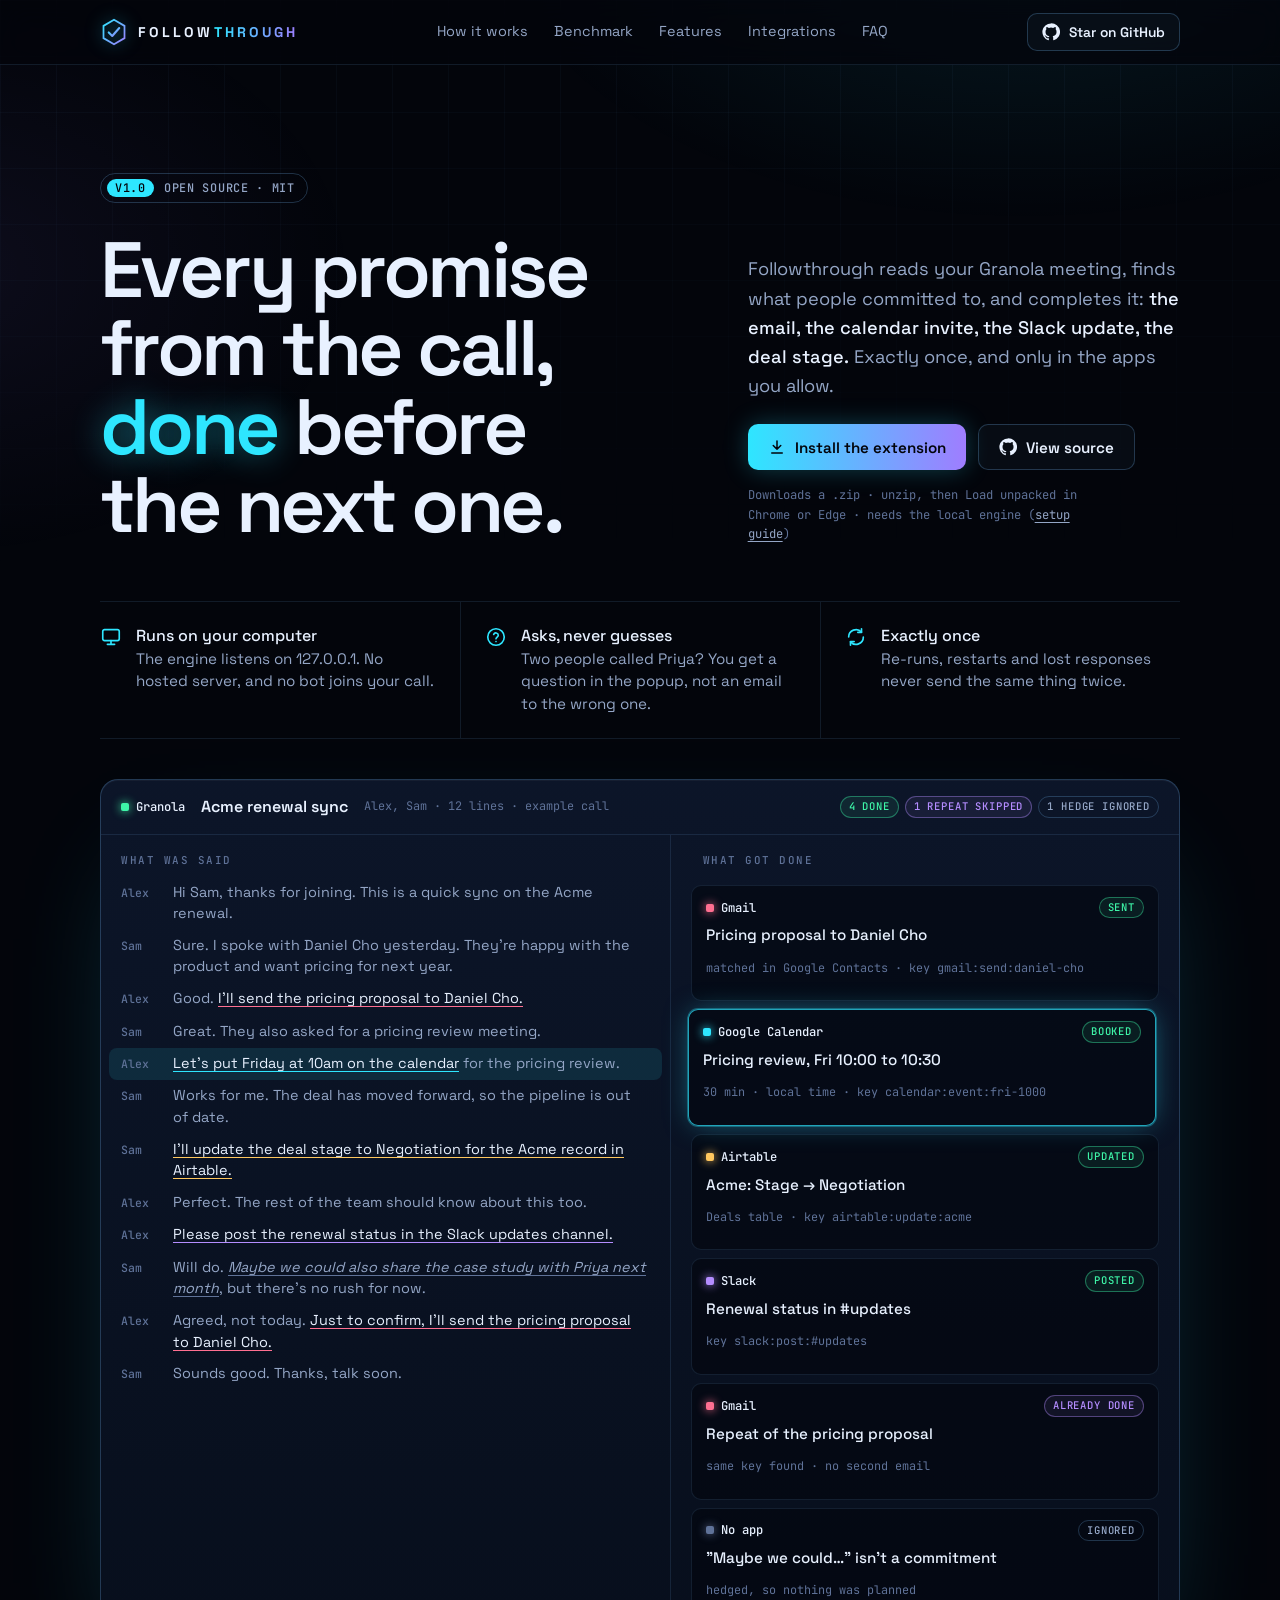
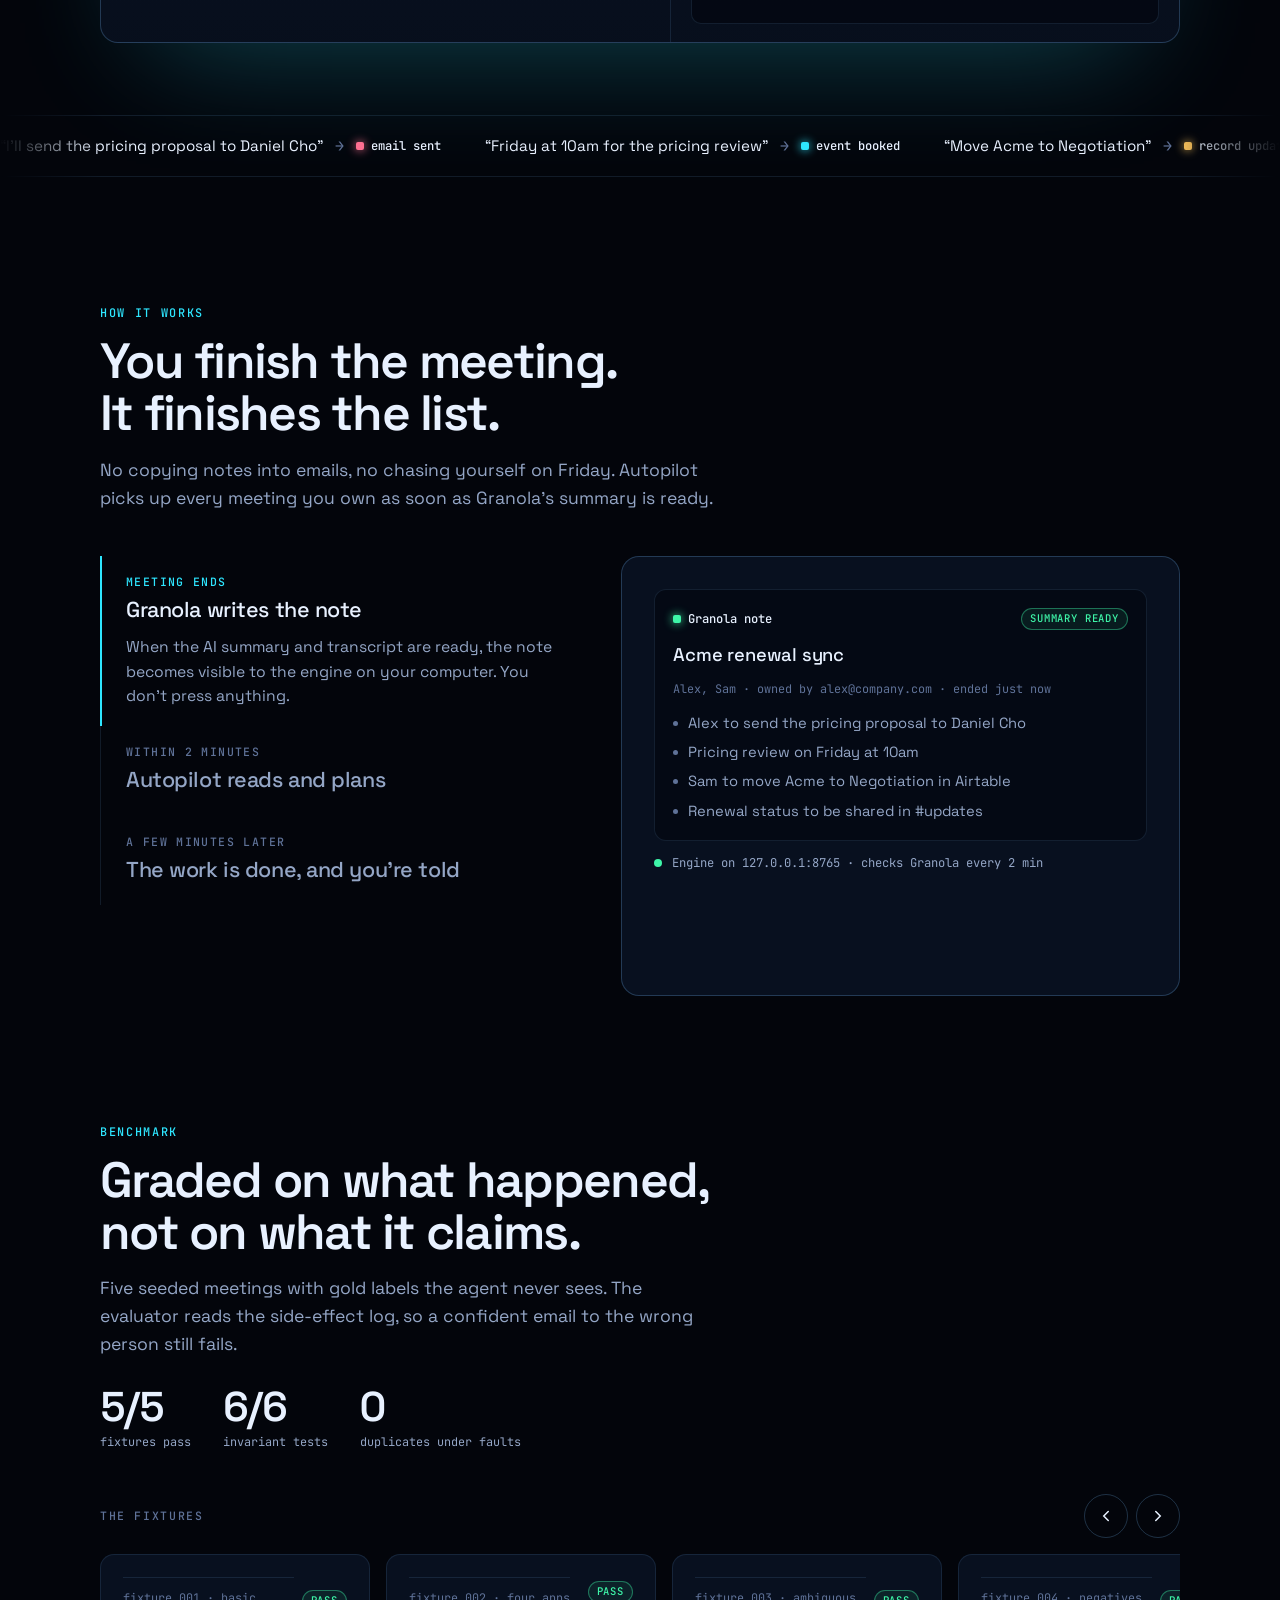
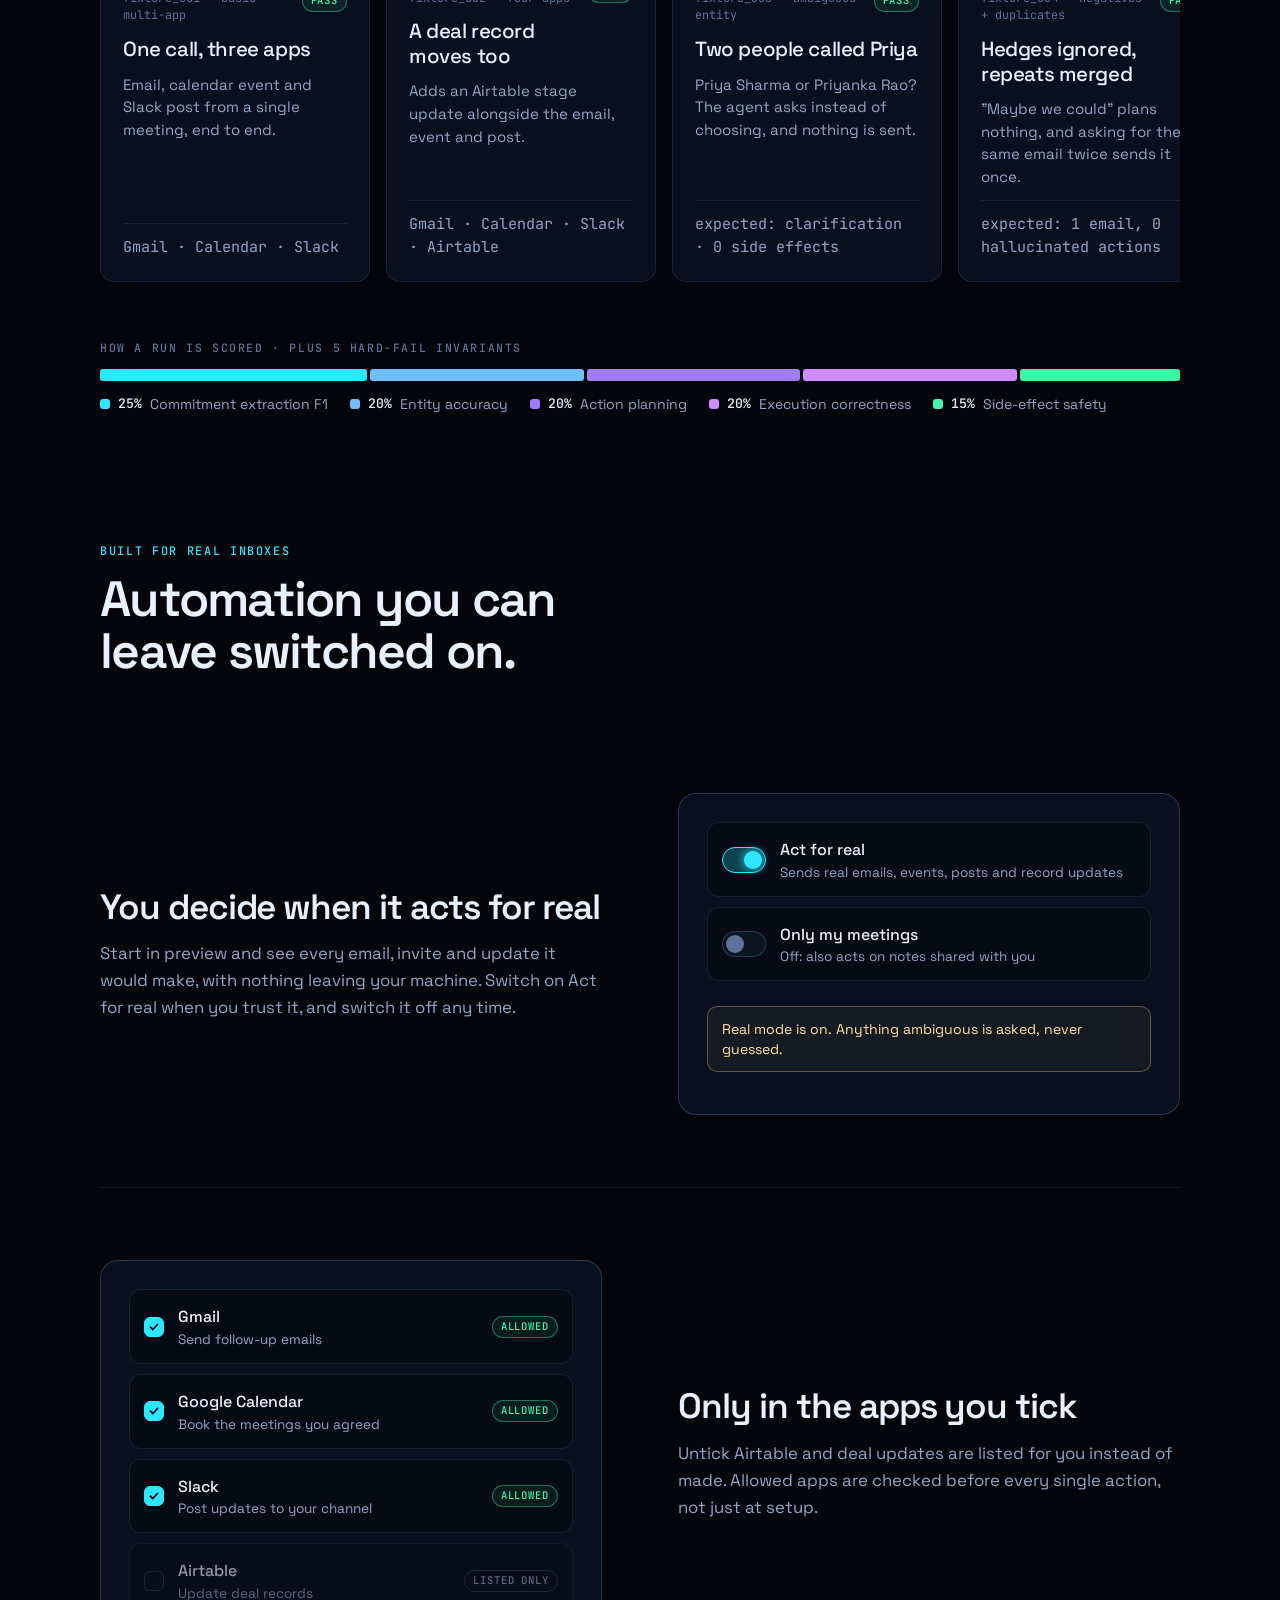
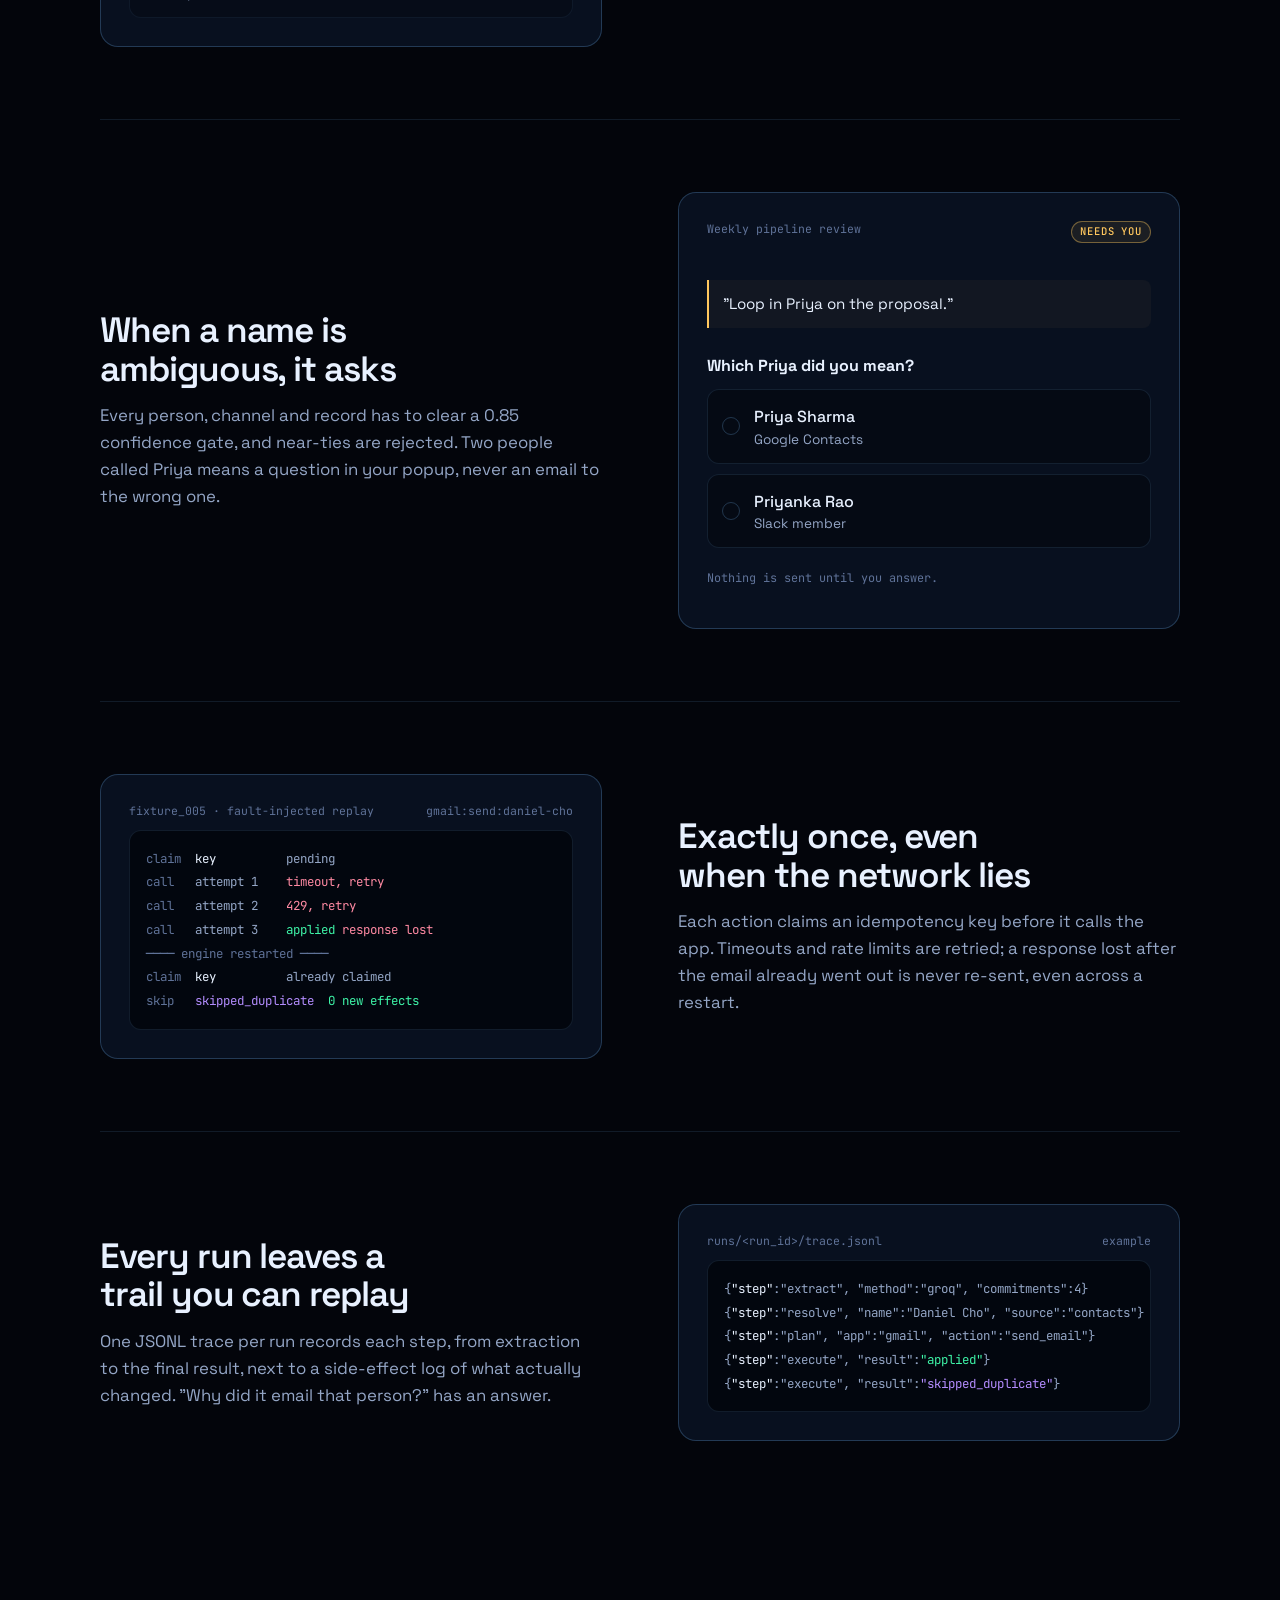
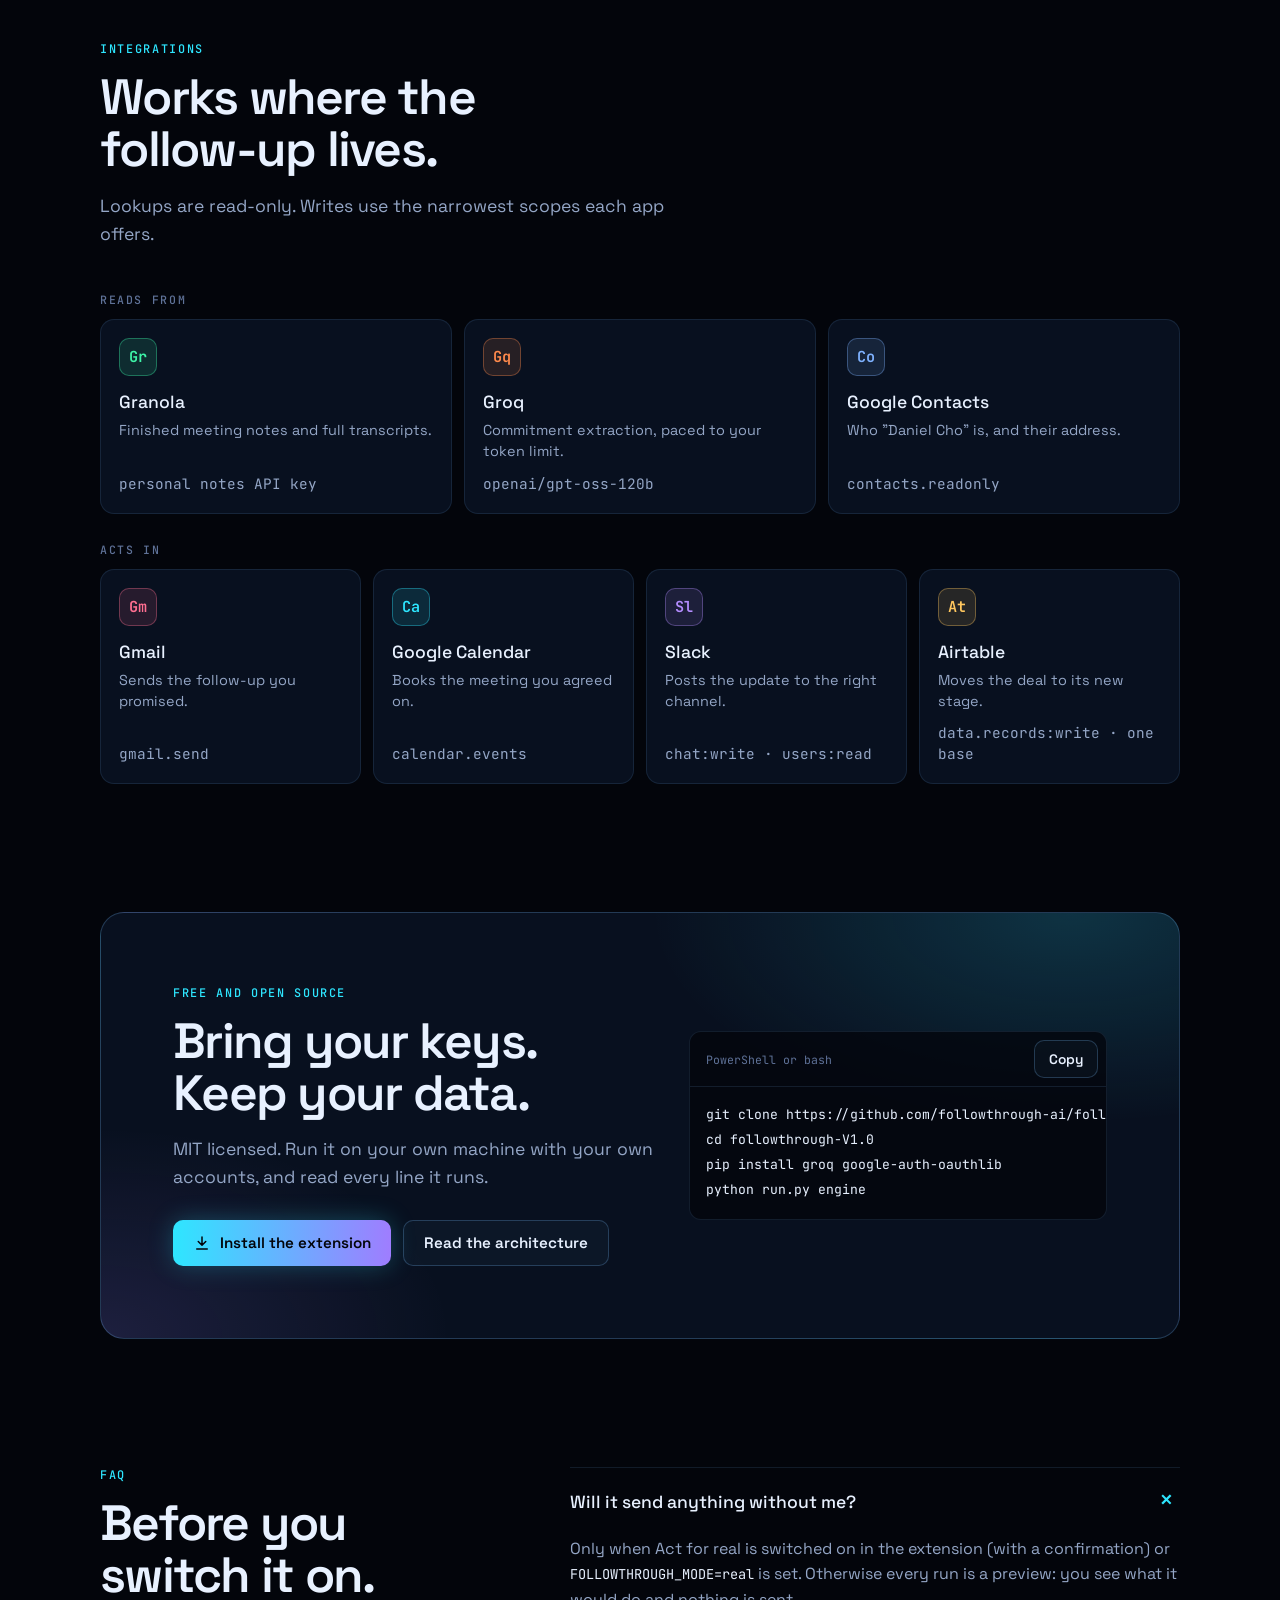
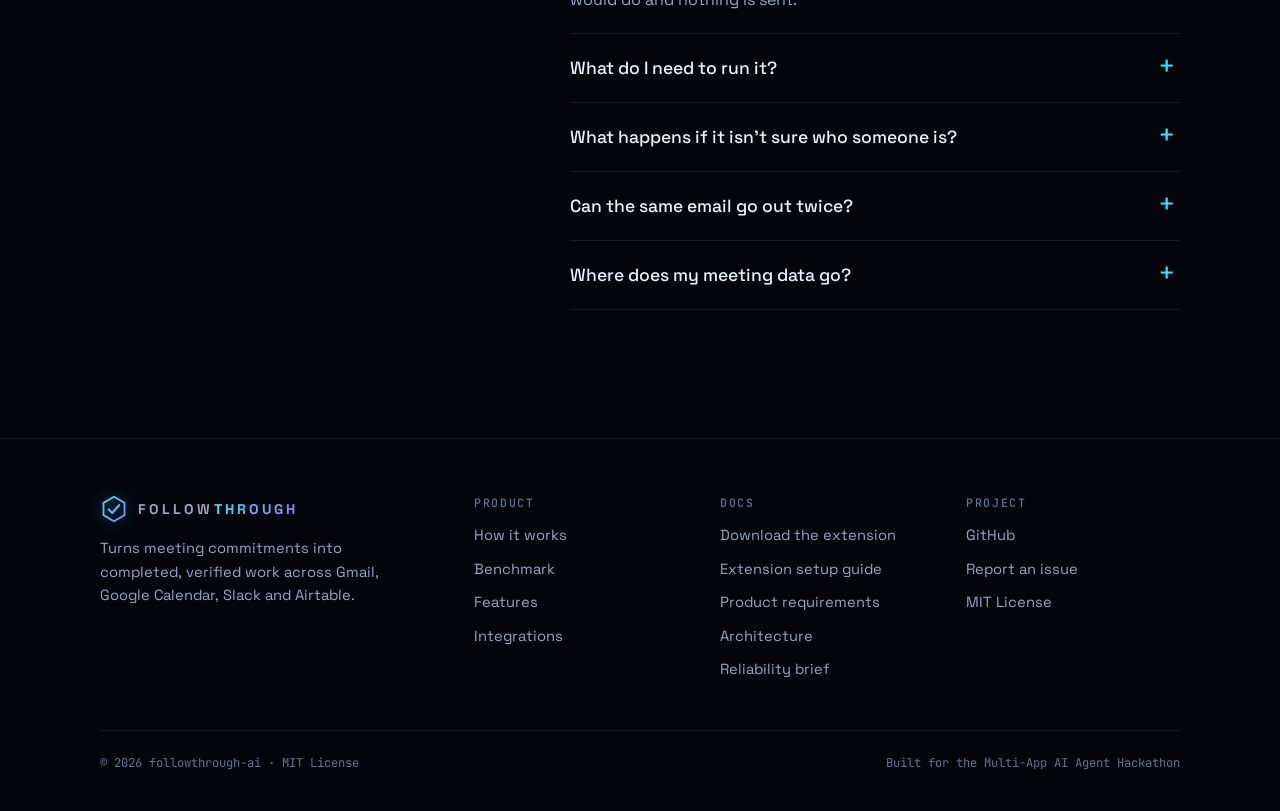
==== commit 877895bb: "Make Install the extension download the extension zip" ====
--- a/docs/index.html
+++ b/docs/index.html
@@ -111,7 +111,9 @@
 h1 em { font-style: normal; color: var(--signal); text-shadow: 0 0 32px rgba(46, 230, 255, .45); }
 .hero-side p { margin: 0 0 24px; font-size: 1.14rem; color: var(--haze); max-width: 44ch; }
 .hero-side strong { color: var(--ink); font-weight: 500; }
-.fine { margin: 16px 0 0; font: .76rem var(--mono); color: var(--dim); }
+.hero-side .fine { margin: 16px 0 0; font: .76rem/1.6 var(--mono); color: var(--dim); max-width: 52ch; }
+.fine a { color: var(--haze); text-underline-offset: 3px; }
+.fine a:hover { color: var(--signal); }
 
 .values { display: grid; grid-template-columns: repeat(3, minmax(0, 1fr)); margin-top: 56px; border-block: 1px solid var(--line); }
 .value { display: flex; gap: 14px; padding: 22px 24px; }
@@ -363,10 +365,10 @@
         <div class="hero-side">
           <p>Followthrough reads your Granola meeting, finds what people committed to, and completes it: <strong>the email, the calendar invite, the Slack update, the deal stage.</strong> Exactly once, and only in the apps you allow.</p>
           <div class="cta-row">
-            <a class="btn primary" href="https://github.com/followthrough-ai/followthrough-V1.0/blob/main/extension/README.md">Install the extension</a>
+            <a class="btn primary" href="downloads/followthrough-extension.zip" download="followthrough-extension.zip"><svg viewBox="0 0 24 24" fill="none" stroke="currentColor" stroke-width="2" stroke-linecap="round" stroke-linejoin="round" aria-hidden="true"><path d="M12 4v11M7 10l5 5 5-5M5 20h14"/></svg>Install the extension</a>
             <a class="btn" href="https://github.com/followthrough-ai/followthrough-V1.0"><svg aria-hidden="true"><use href="#gh"/></svg>View source</a>
           </div>
-          <p class="fine">Chrome &amp; Edge · runs on your computer · Python 3.10+</p>
+          <p class="fine">Downloads a .zip · unzip, then Load unpacked in Chrome or Edge · needs the local engine (<a href="https://github.com/followthrough-ai/followthrough-V1.0/blob/main/extension/README.md">setup guide</a>)</p>
         </div>
       </div>
 
@@ -739,7 +741,7 @@
           <h2>Bring your keys. Keep your data.</h2>
           <p class="lede">MIT licensed. Run it on your own machine with your own accounts, and read every line it runs.</p>
           <div class="cta-row">
-            <a class="btn primary" href="https://github.com/followthrough-ai/followthrough-V1.0/blob/main/extension/README.md">Install the extension</a>
+            <a class="btn primary" href="downloads/followthrough-extension.zip" download="followthrough-extension.zip"><svg viewBox="0 0 24 24" fill="none" stroke="currentColor" stroke-width="2" stroke-linecap="round" stroke-linejoin="round" aria-hidden="true"><path d="M12 4v11M7 10l5 5 5-5M5 20h14"/></svg>Install the extension</a>
             <a class="btn" href="https://github.com/followthrough-ai/followthrough-V1.0/blob/main/docs/ARCHITECTURE.md">Read the architecture</a>
           </div>
         </div>
@@ -808,7 +810,8 @@
       <div>
         <h4>Docs</h4>
         <ul>
-          <li><a href="https://github.com/followthrough-ai/followthrough-V1.0/blob/main/extension/README.md">Install the extension</a></li>
+          <li><a href="downloads/followthrough-extension.zip" download="followthrough-extension.zip">Download the extension</a></li>
+          <li><a href="https://github.com/followthrough-ai/followthrough-V1.0/blob/main/extension/README.md">Extension setup guide</a></li>
           <li><a href="https://github.com/followthrough-ai/followthrough-V1.0/blob/main/docs/PRD.md">Product requirements</a></li>
           <li><a href="https://github.com/followthrough-ai/followthrough-V1.0/blob/main/docs/ARCHITECTURE.md">Architecture</a></li>
           <li><a href="https://github.com/followthrough-ai/followthrough-V1.0/blob/main/docs/RELIABILITY_BRIEF.md">Reliability brief</a></li>
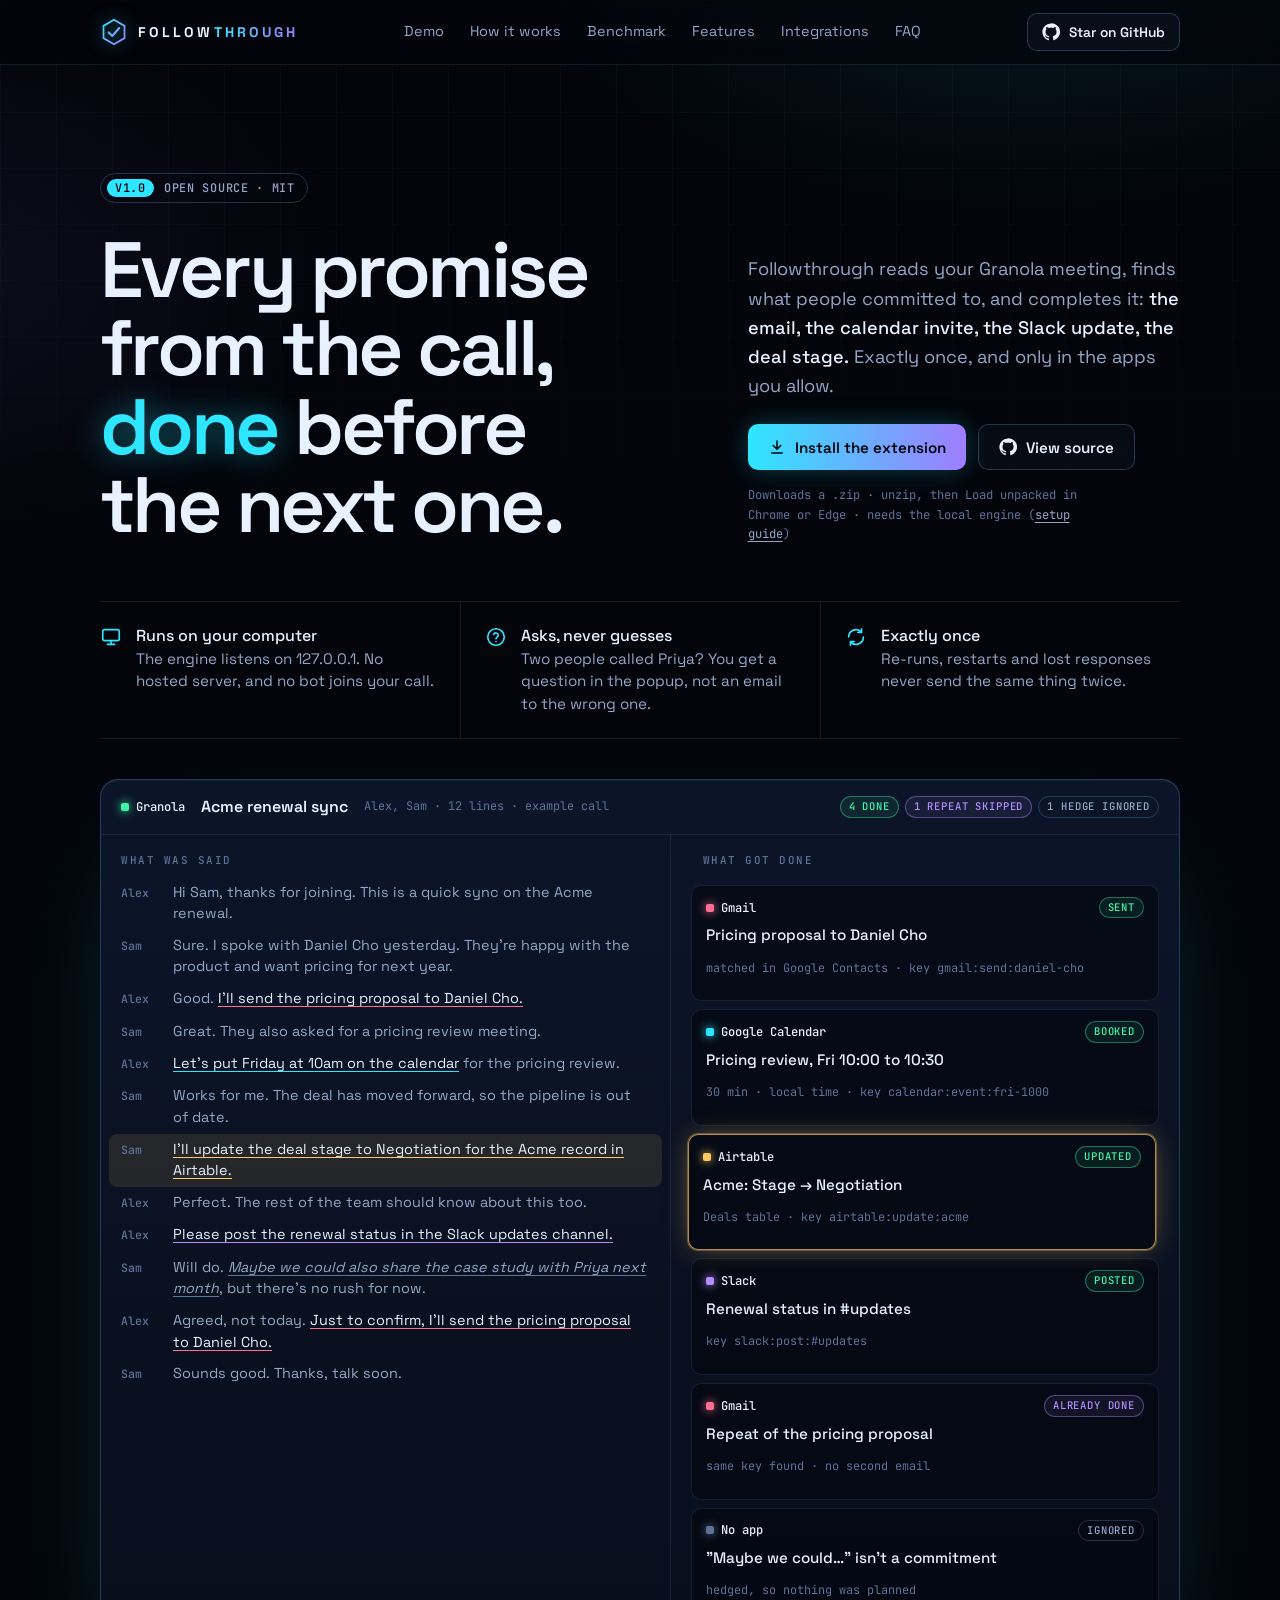
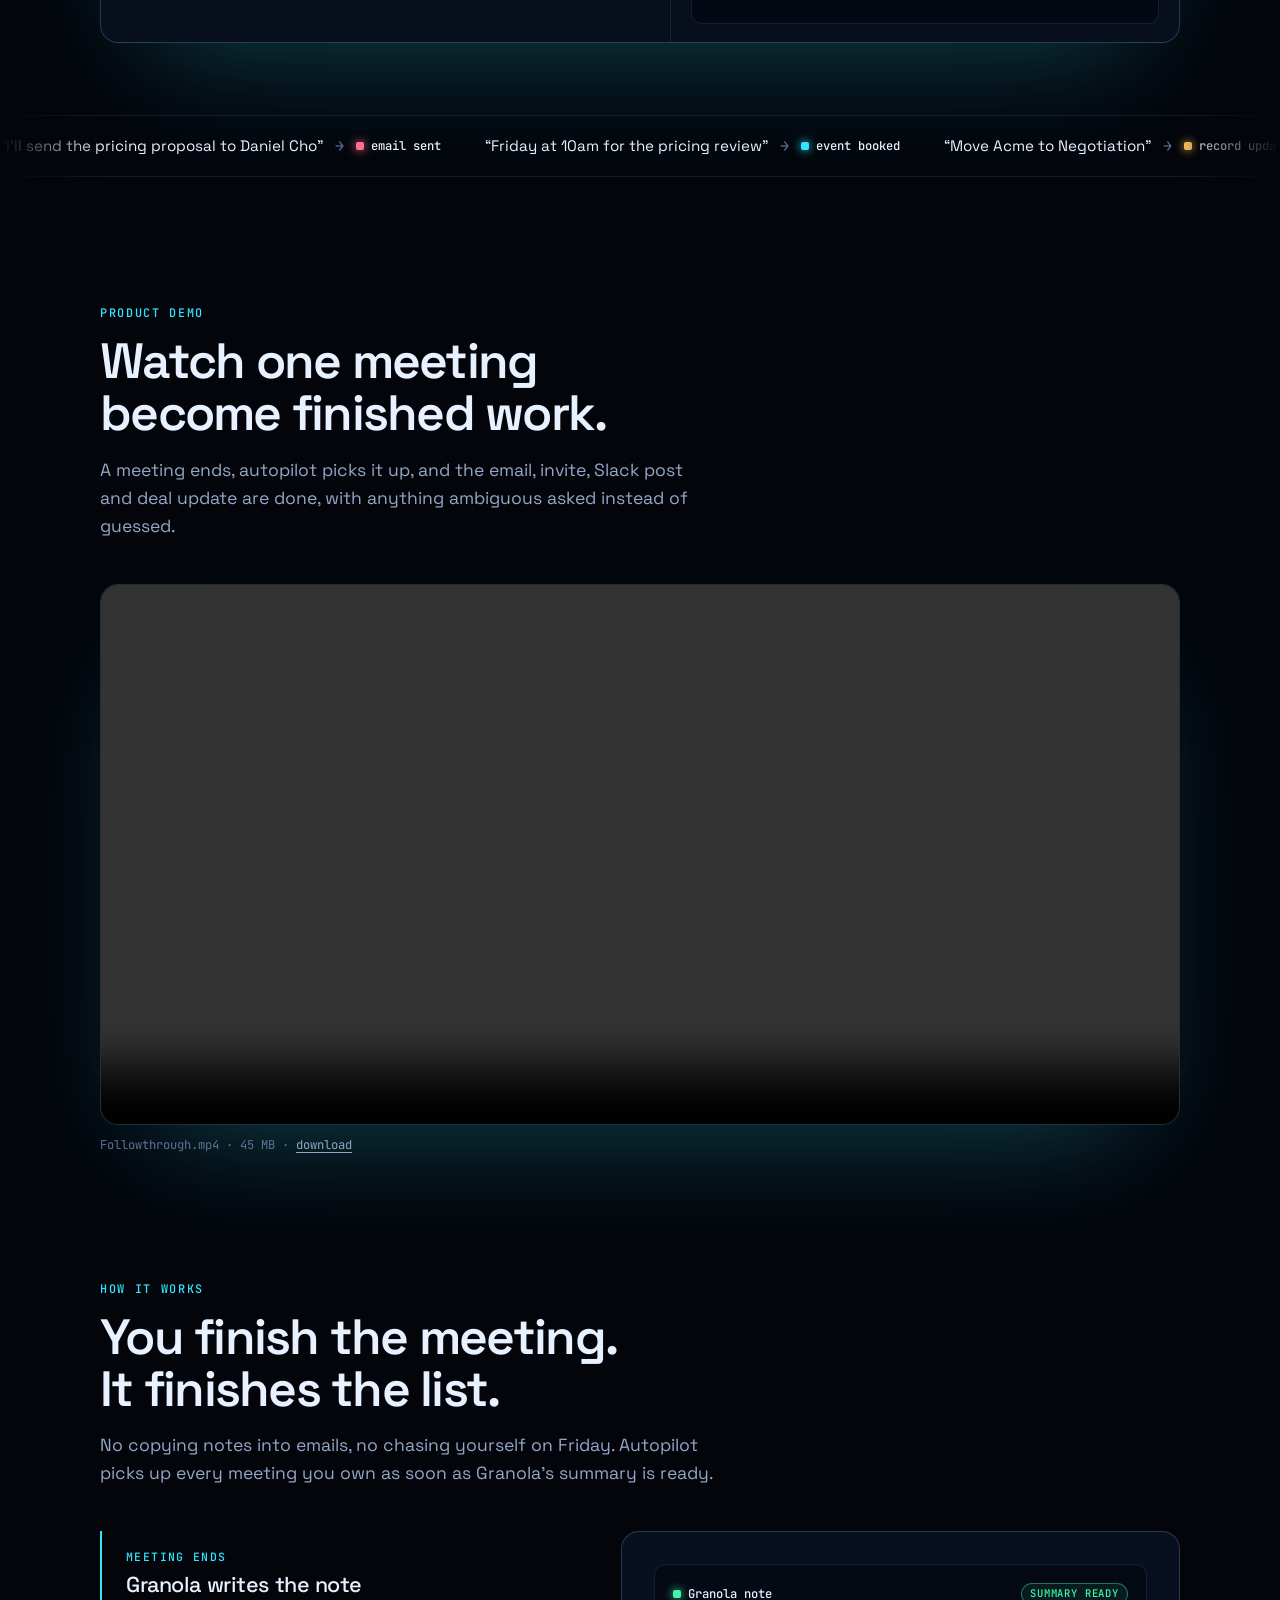
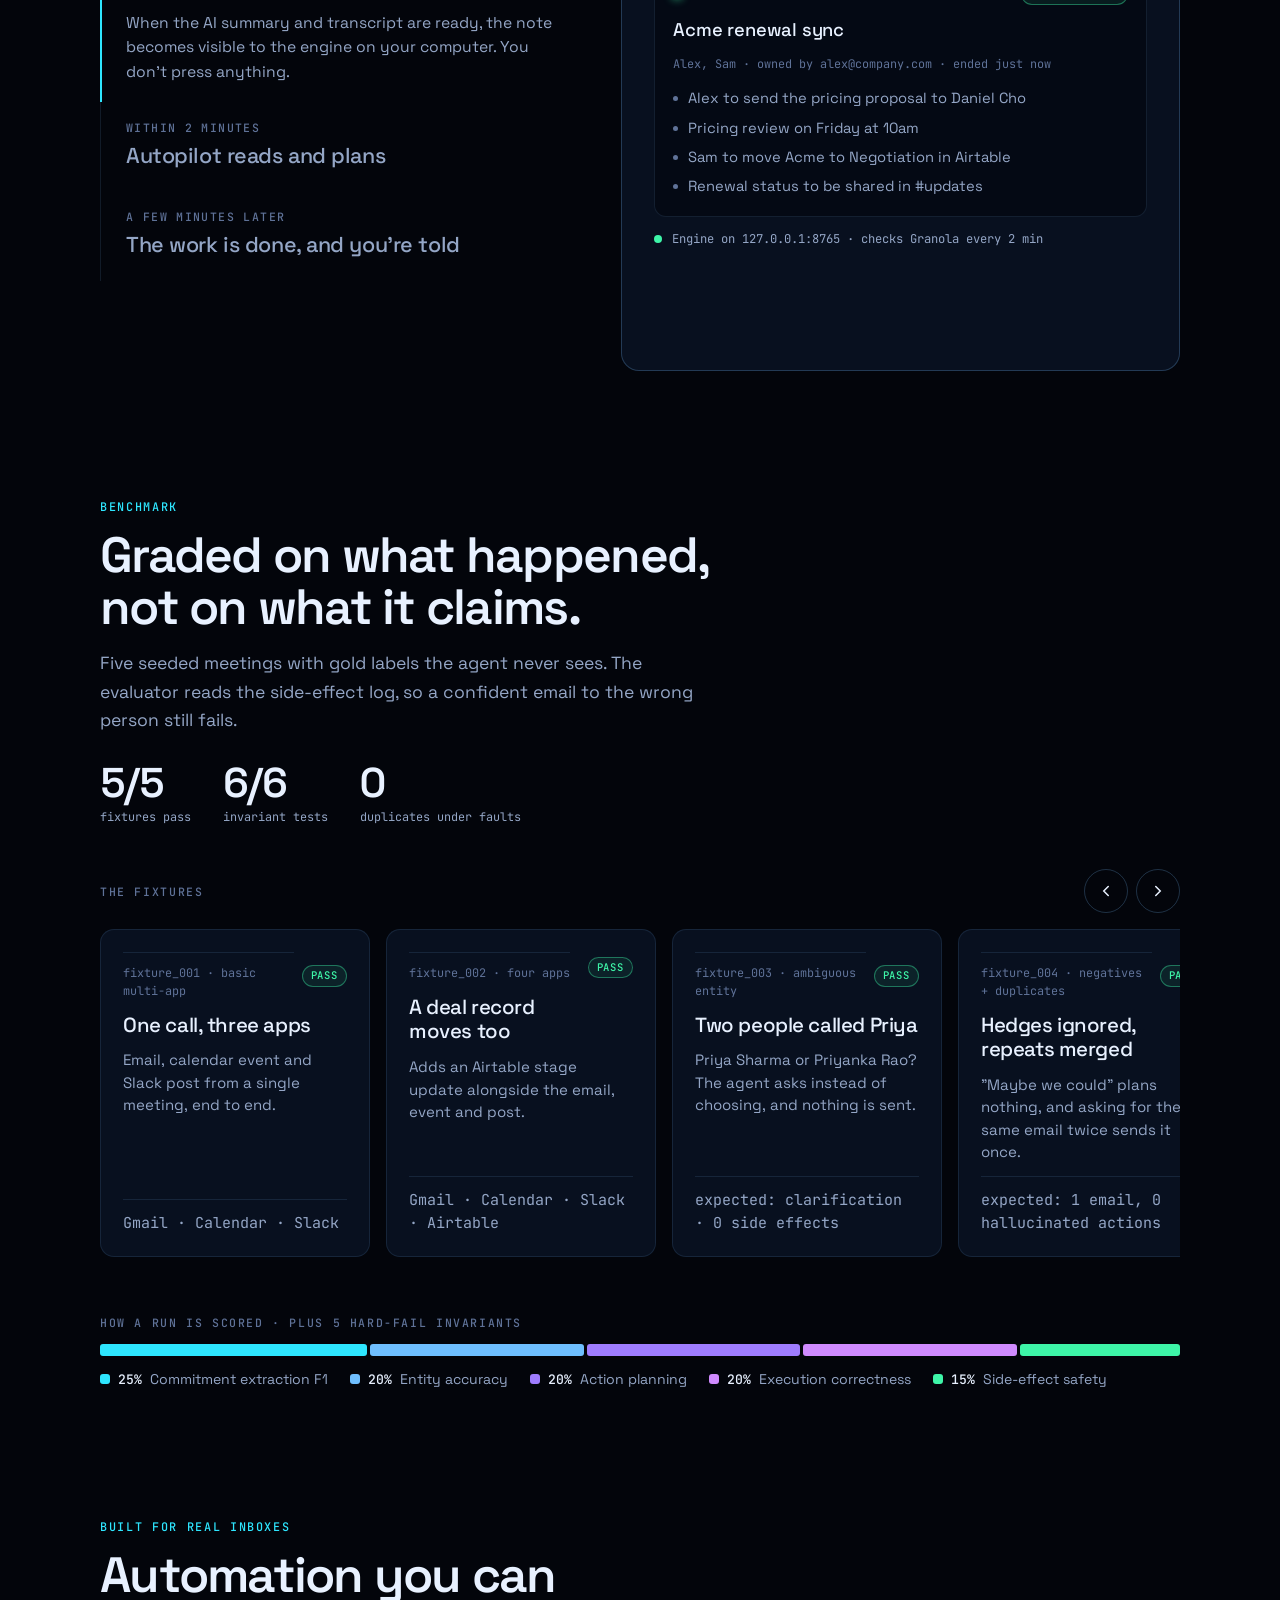
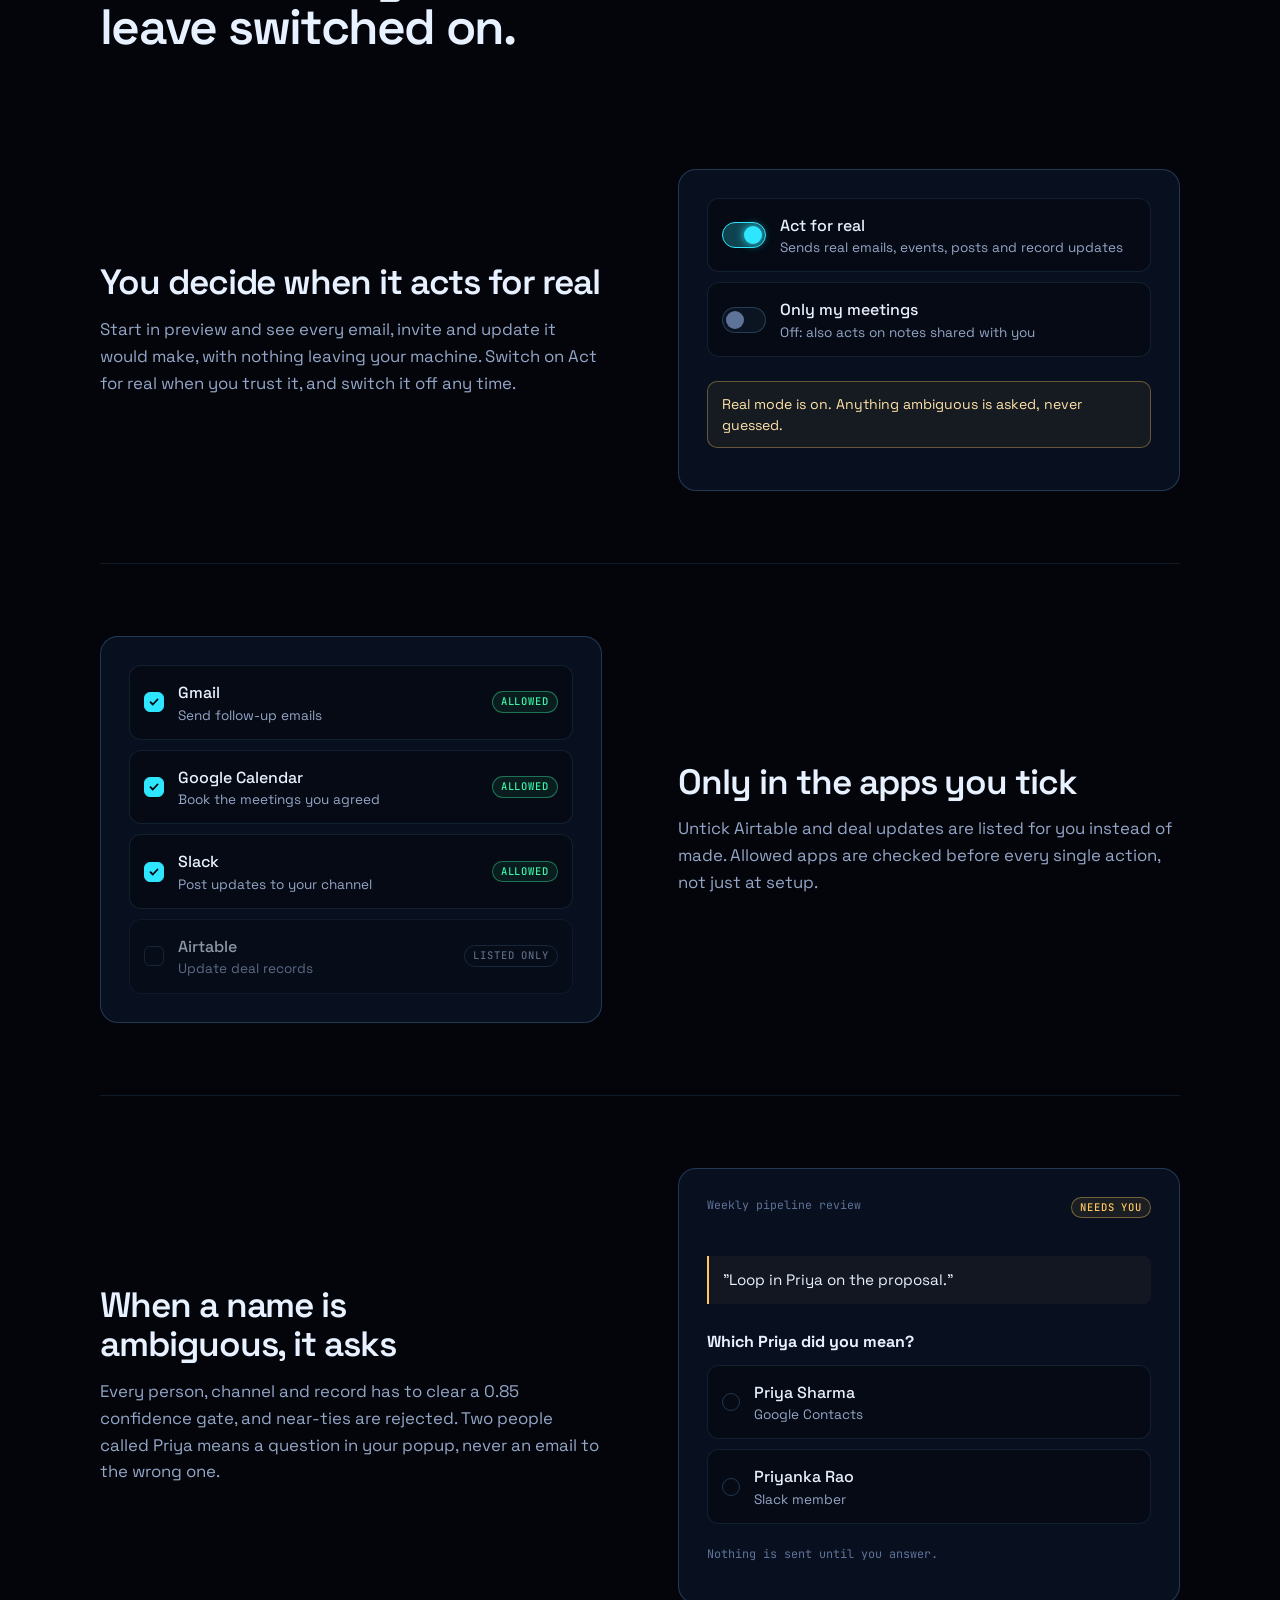
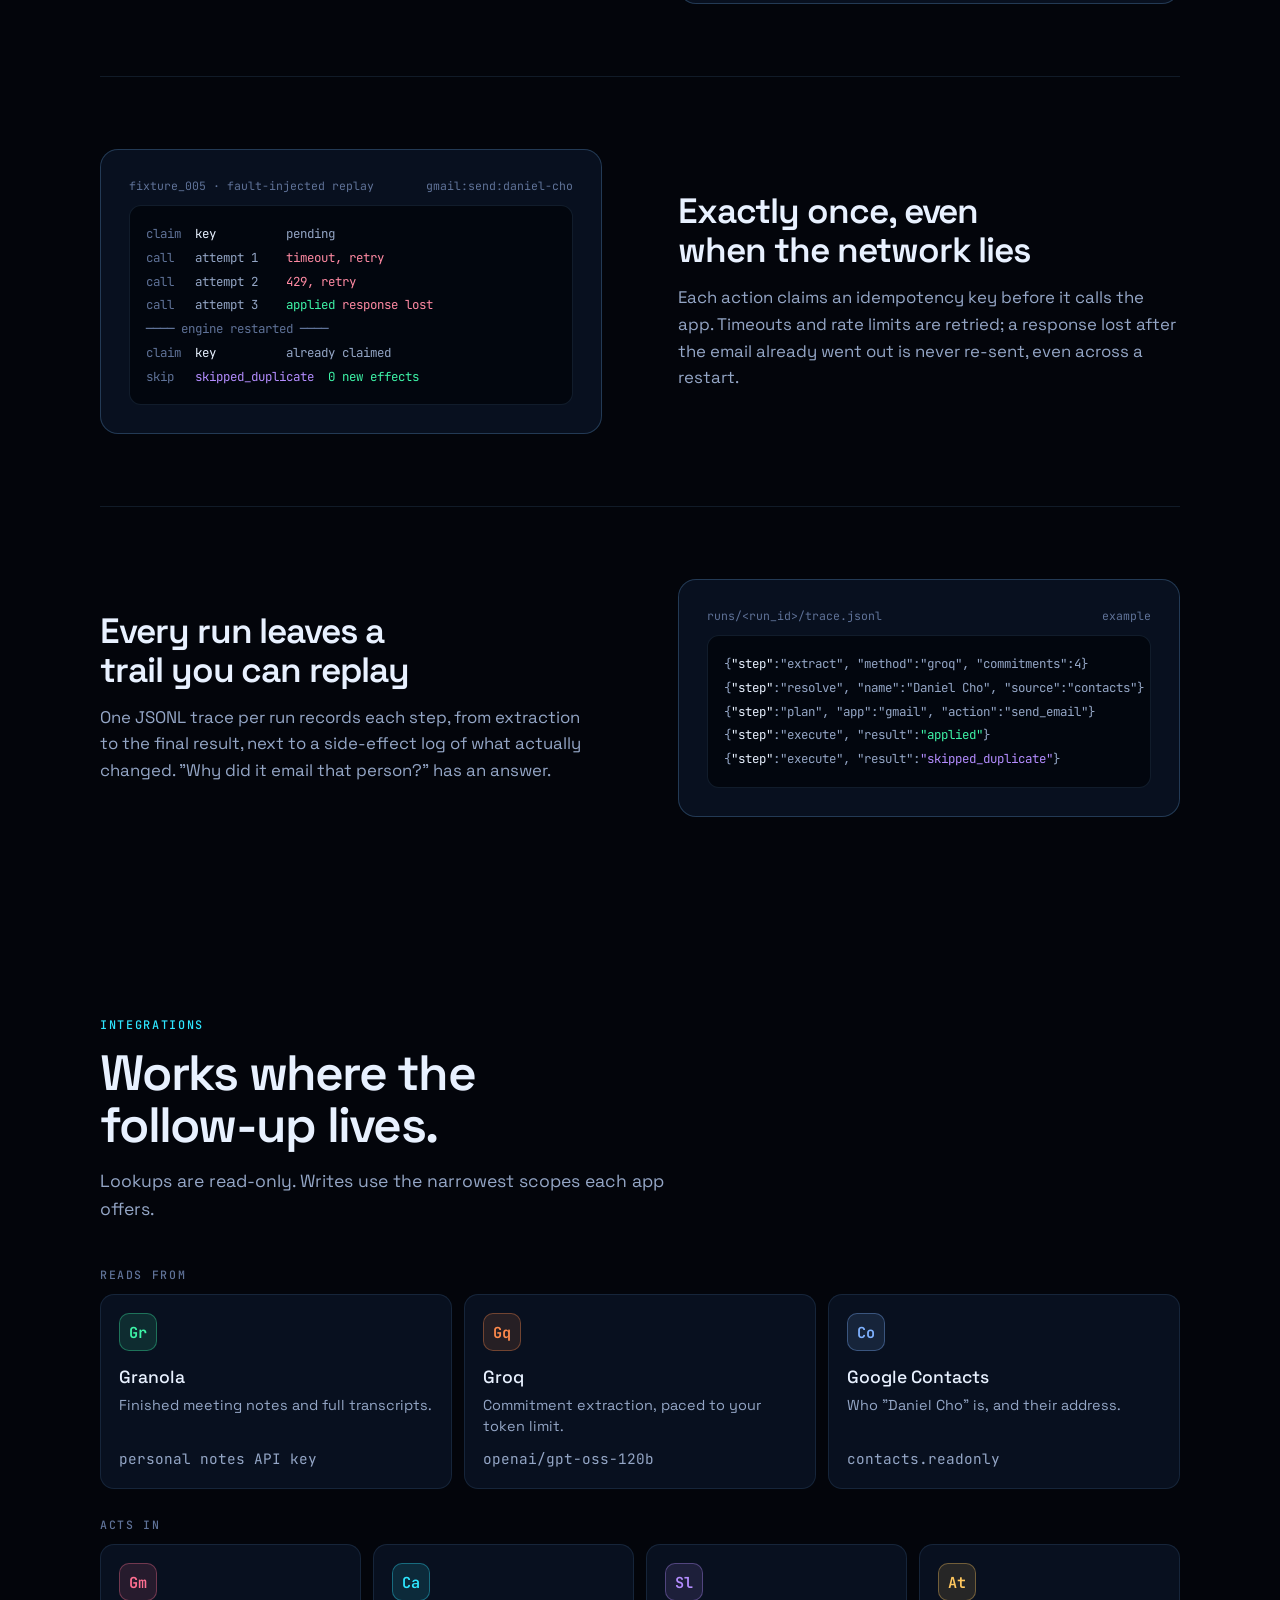
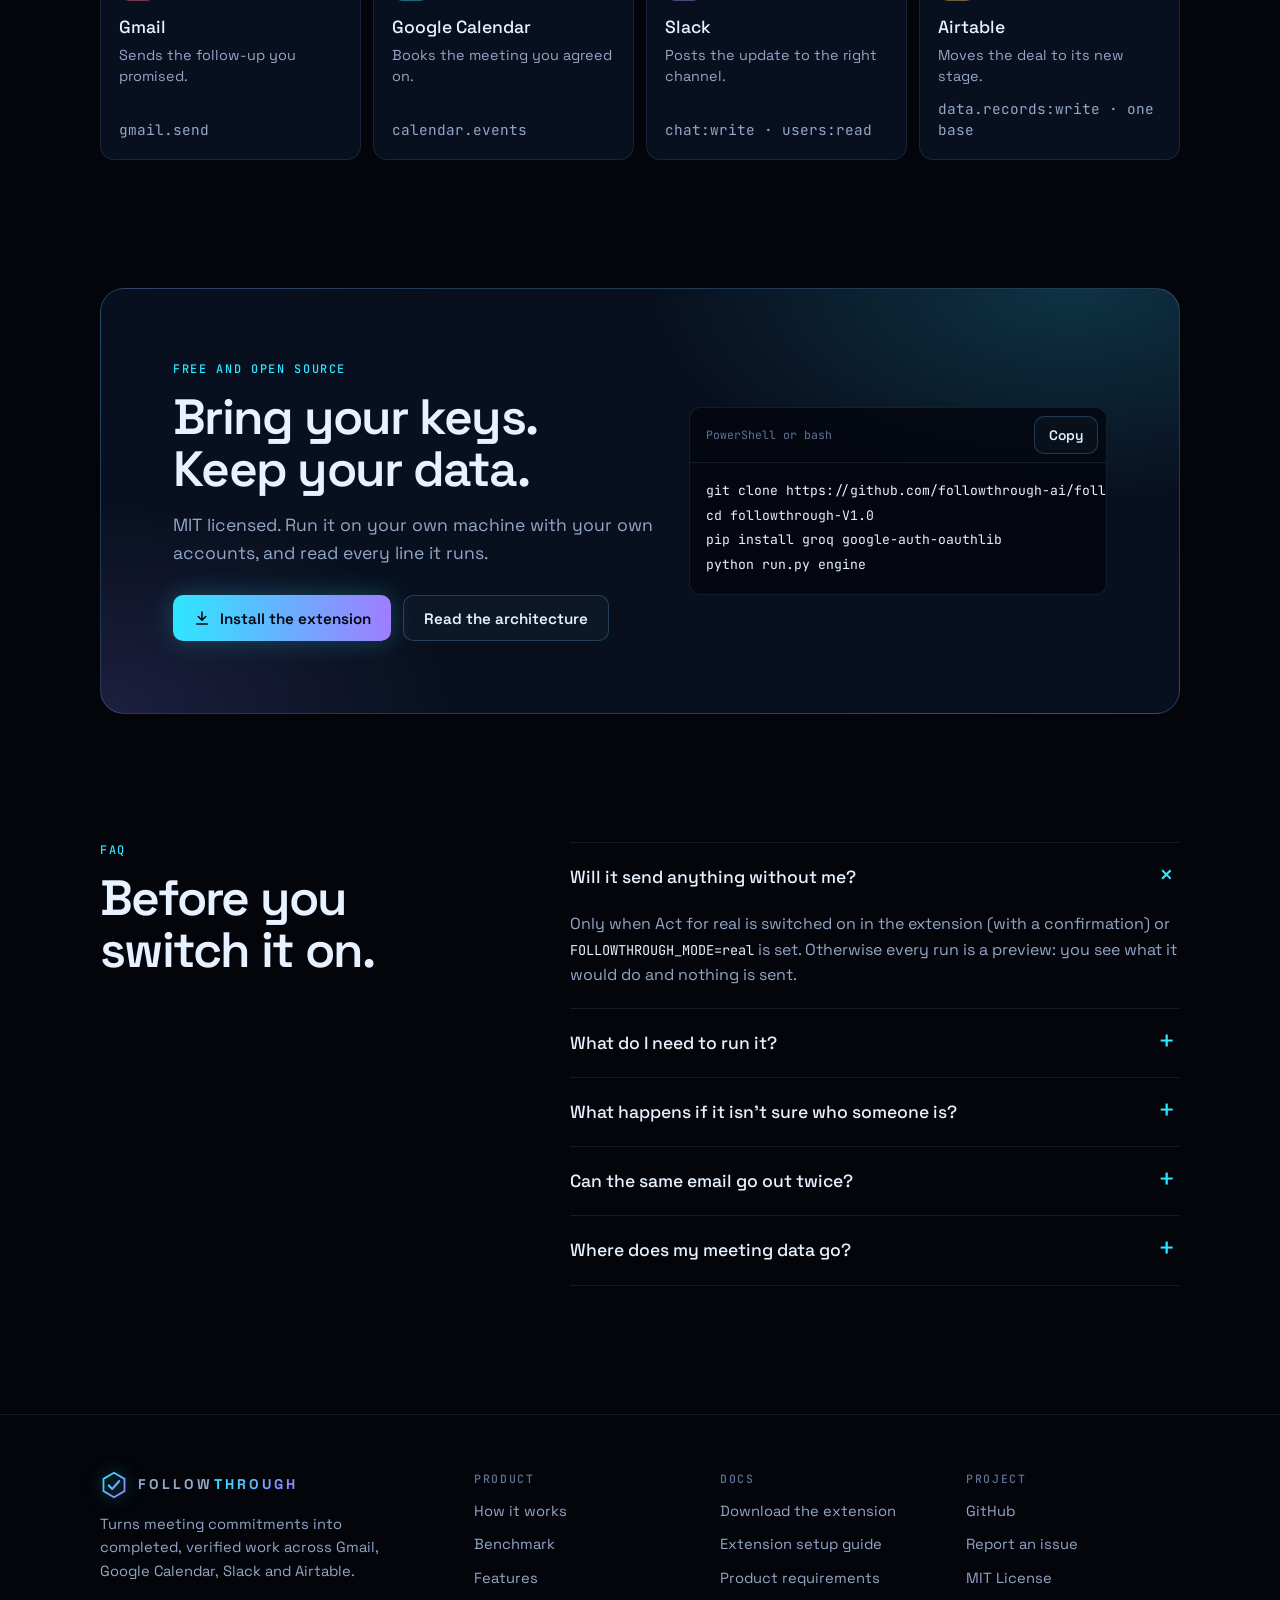
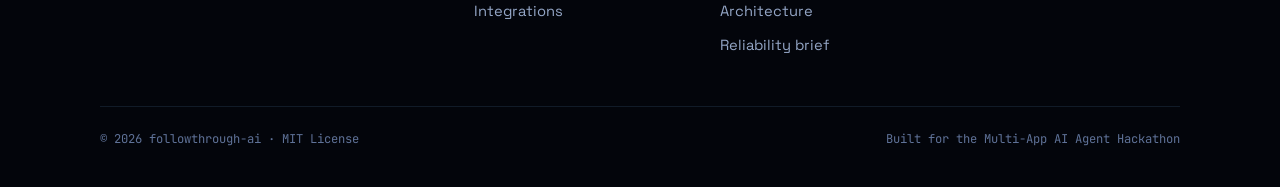
==== commit 57efa6bc: "Add product demo video to README and launch site" ====
--- a/docs/index.html
+++ b/docs/index.html
@@ -155,6 +155,12 @@
 .tk .arrow { color: var(--dim); font-family: var(--mono); }
 @keyframes tick { to { transform: translateX(-50%); } }
 
+/* demo video */
+.player { overflow: hidden; border: 1px solid var(--line-2); border-radius: 18px; background: #000; box-shadow: 0 50px 120px -50px rgba(46, 230, 255, .3); }
+.player video { display: block; width: 100%; max-width: 100%; height: auto; background: #000; }
+.player-note { margin: 12px 0 0; font: .76rem var(--mono); color: var(--dim); }
+.player-note a { color: var(--haze); text-underline-offset: 3px; }
+
 /* tabs */
 .tabs { display: grid; grid-template-columns: minmax(0, .9fr) minmax(0, 1.1fr); gap: clamp(24px, 5vw, 64px); align-items: start; }
 .tablist { display: flex; flex-direction: column; border-left: 1px solid var(--line); }
@@ -344,6 +350,7 @@
       <span class="wordmark">FOLLOW<span>THROUGH</span></span>
     </a>
     <ul class="nav-links">
+      <li><a href="#demo">Demo</a></li>
       <li><a href="#how">How it works</a></li>
       <li><a href="#proof">Benchmark</a></li>
       <li><a href="#features">Features</a></li>
@@ -470,6 +477,22 @@
           <span class="tk"><q>Maybe we could share the case study</q><span class="arrow">→</span><span class="status ign">ignored, hedged</span></span>
         </div>
       </div>
+    </div>
+  </section>
+
+  <section class="section" id="demo">
+    <div class="wrap">
+      <div class="sec-head">
+        <p class="eyebrow">Product demo</p>
+        <h2>Watch one meeting become finished work.</h2>
+        <p class="lede">A meeting ends, autopilot picks it up, and the email, invite, Slack post and deal update are done, with anything ambiguous asked instead of guessed.</p>
+      </div>
+      <div class="player">
+        <video controls preload="metadata" playsinline src="https://raw.githubusercontent.com/followthrough-ai/followthrough-V1.0/main/Followthrough.mp4">
+          Your browser can't play this video. <a href="https://github.com/followthrough-ai/followthrough-V1.0/raw/main/Followthrough.mp4">Download it instead</a>.
+        </video>
+      </div>
+      <p class="player-note">Followthrough.mp4 · 45 MB · <a href="https://github.com/followthrough-ai/followthrough-V1.0/raw/main/Followthrough.mp4">download</a></p>
     </div>
   </section>
 
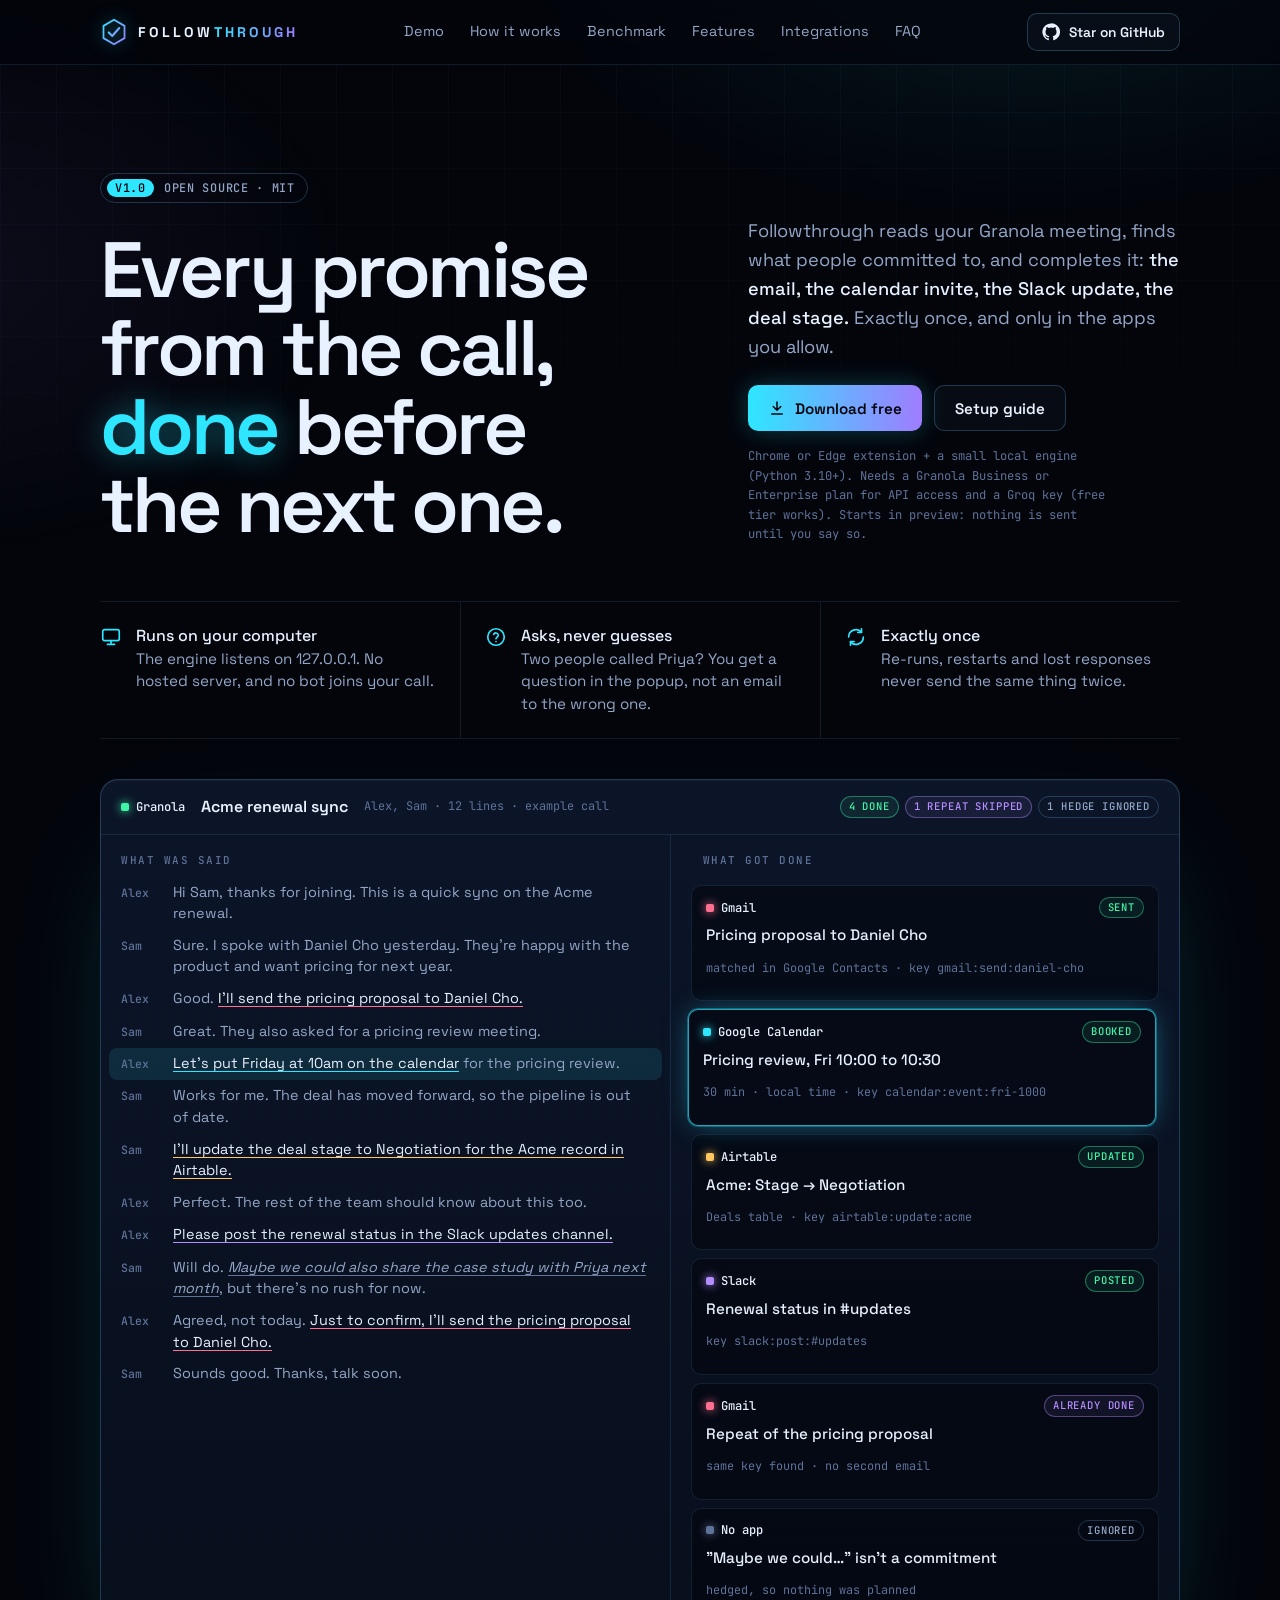
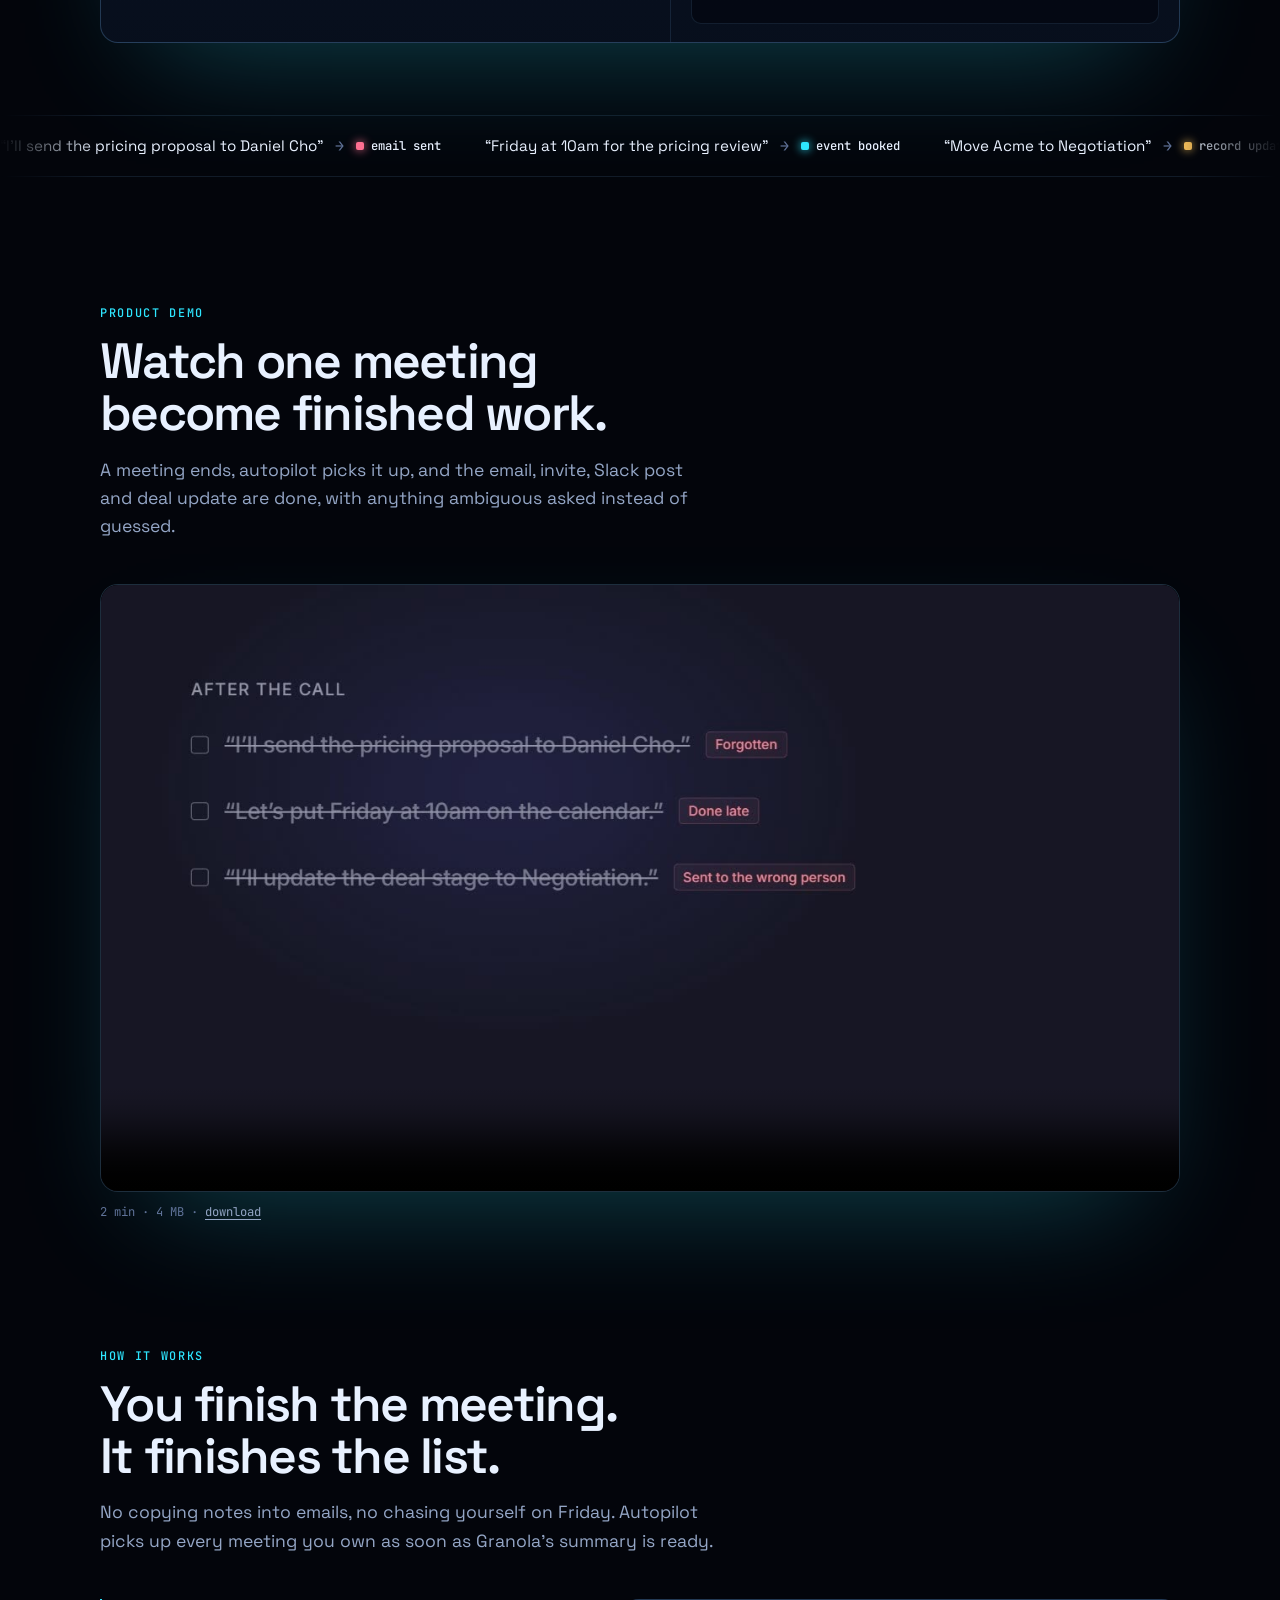
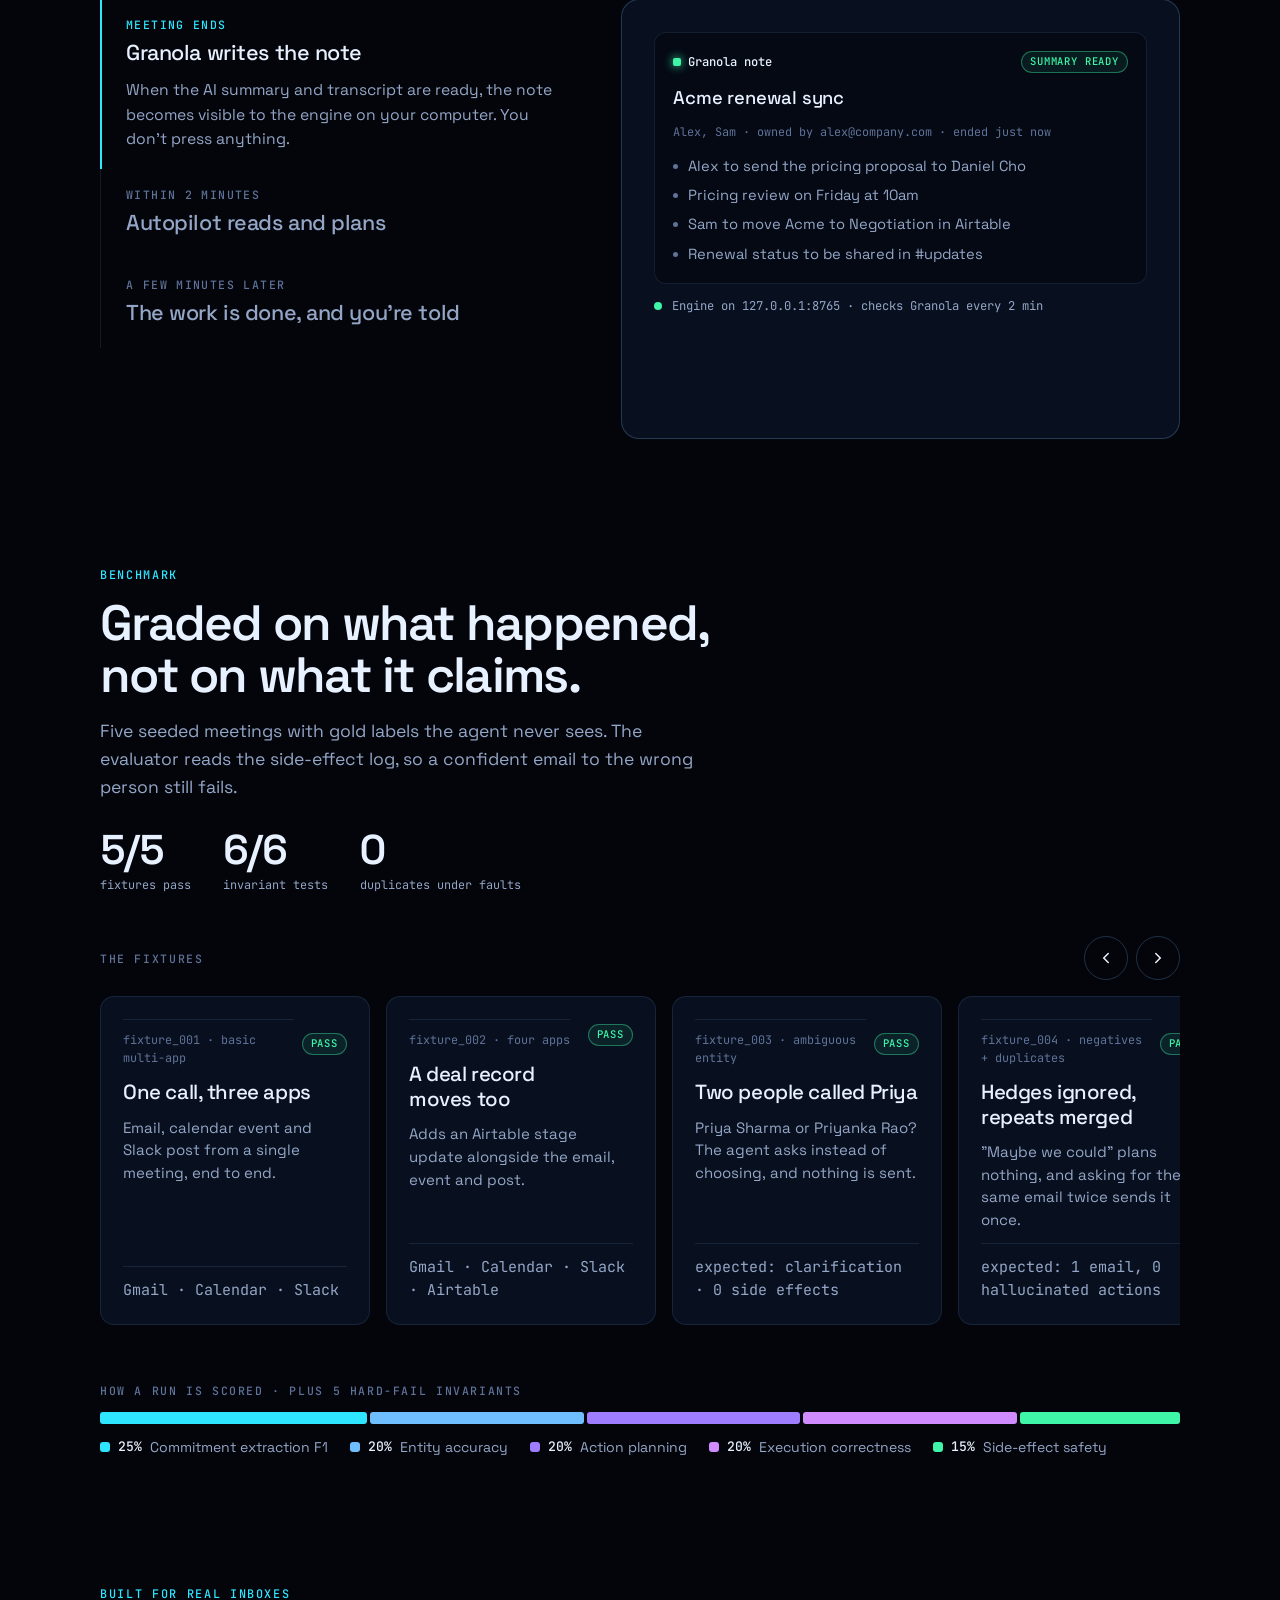
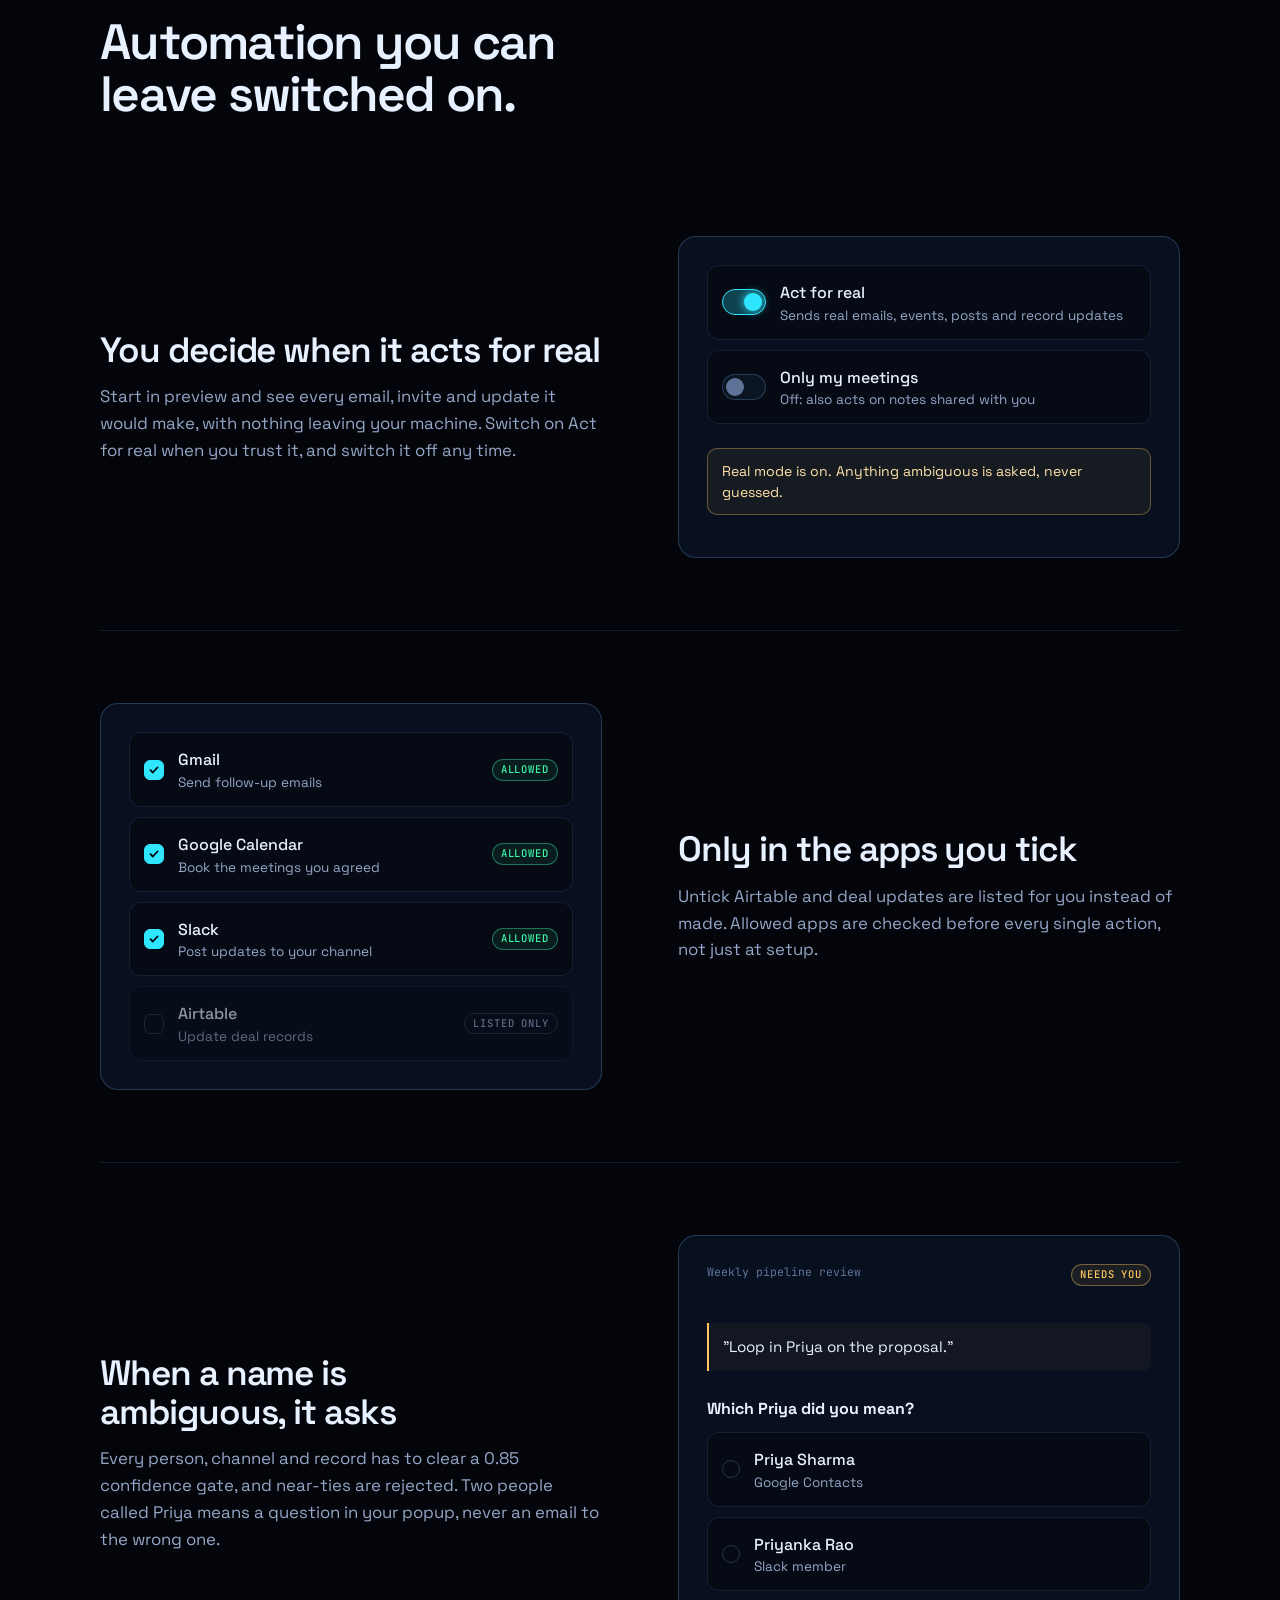
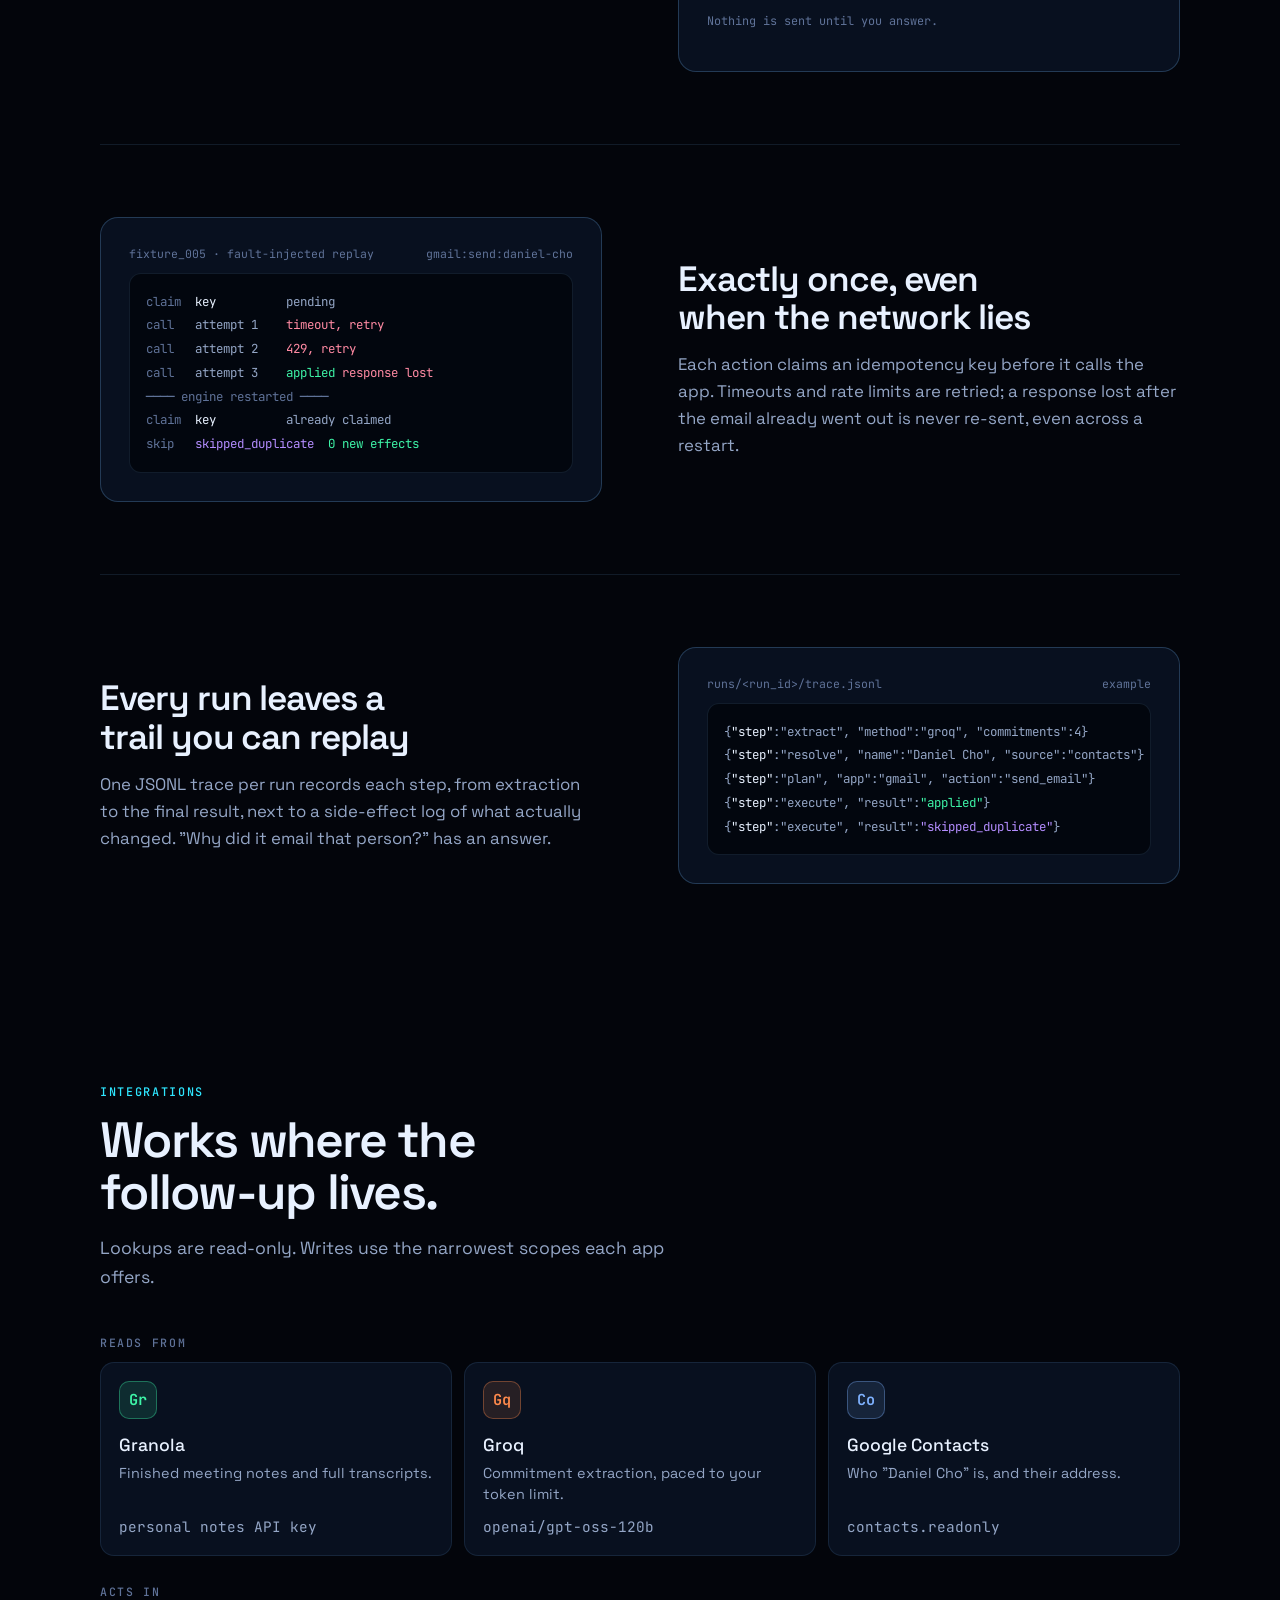
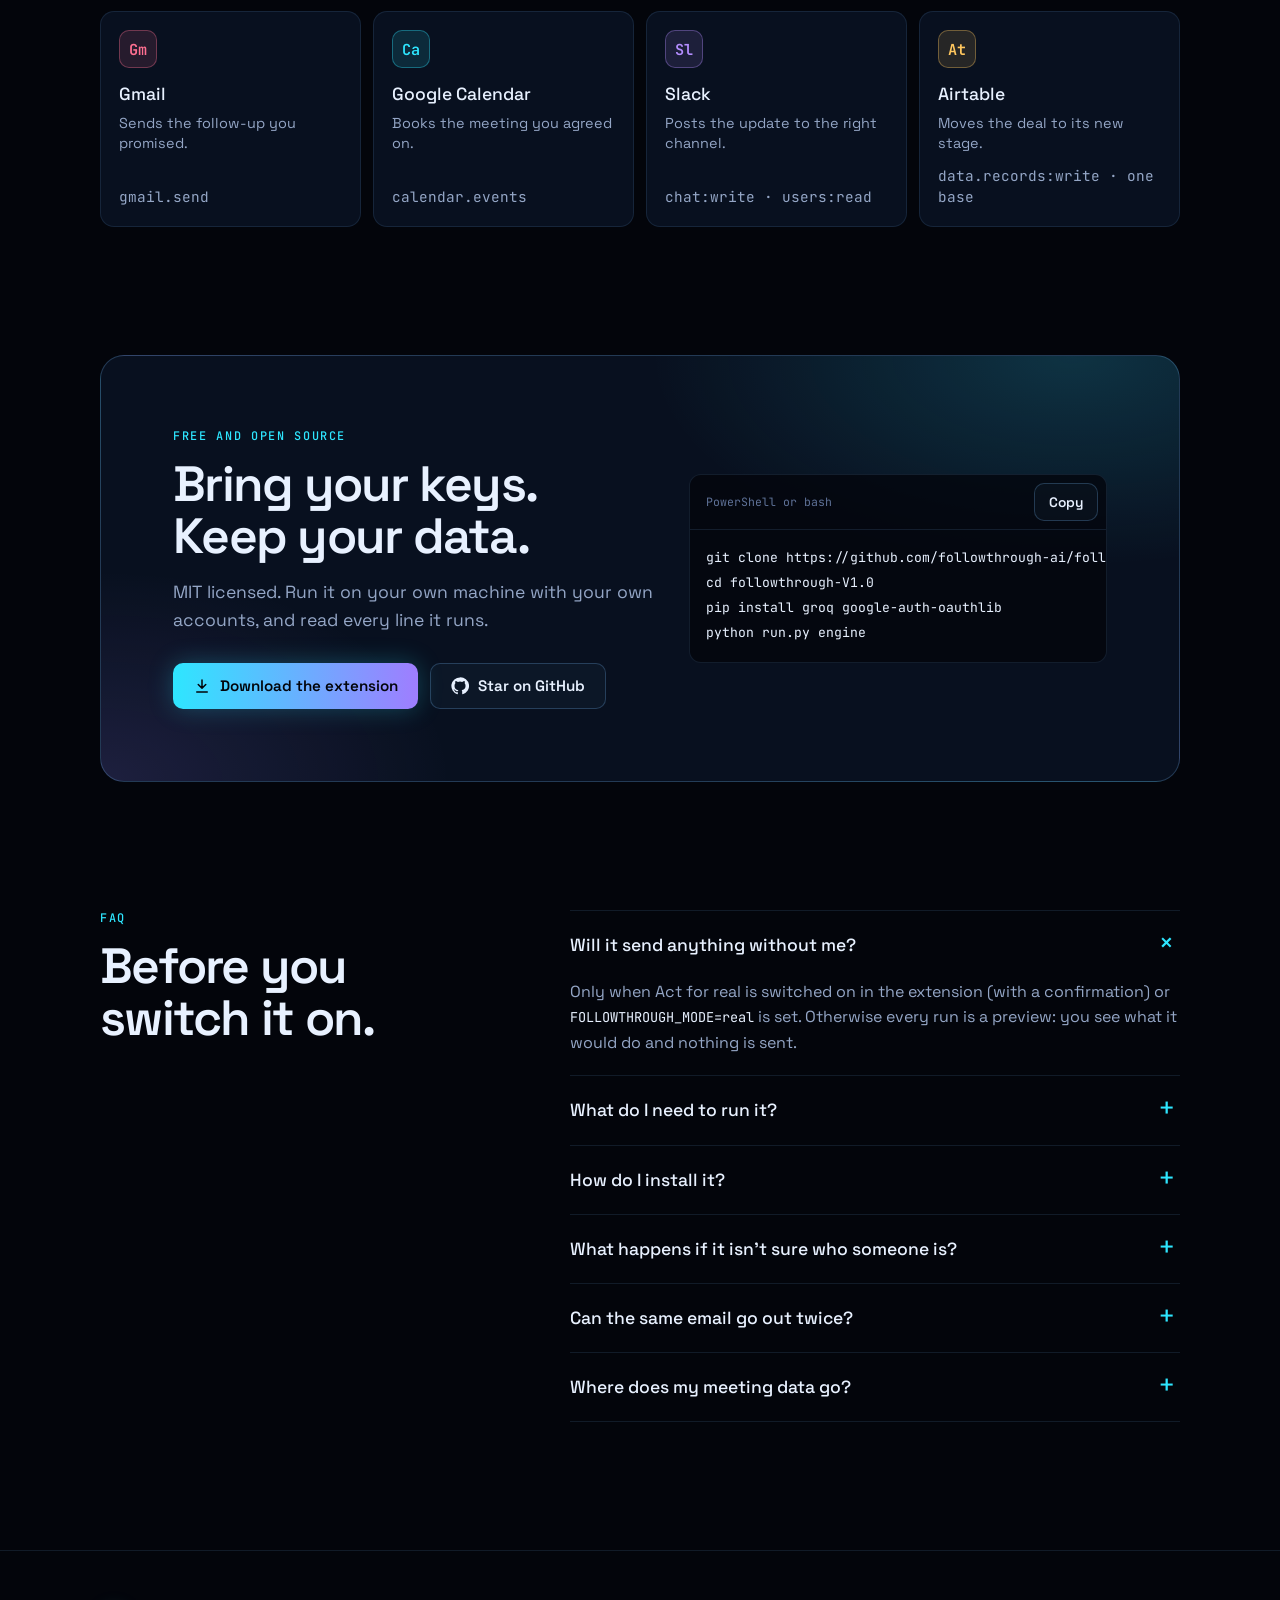
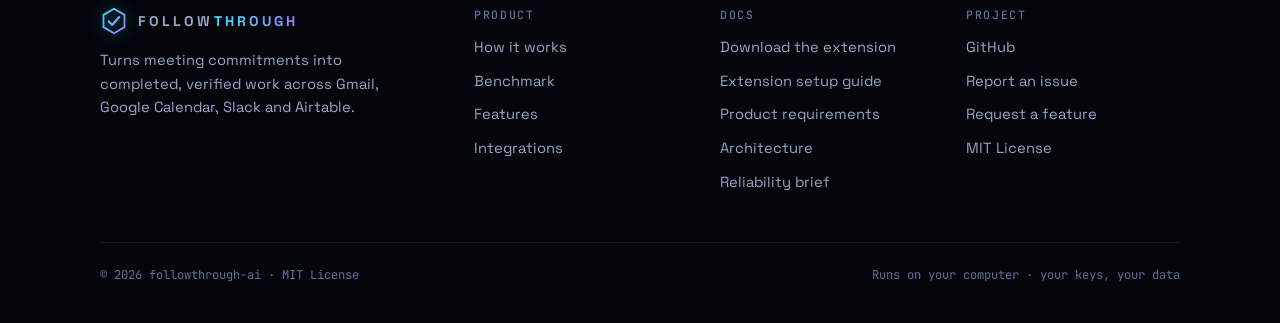
==== commit b32c6b8c: "Fix extension download and tighten launch site for launch Extension - package-extension now zips int" ====
--- a/docs/index.html
+++ b/docs/index.html
@@ -3,13 +3,43 @@
 <head>
 <meta charset="utf-8">
 <meta name="viewport" content="width=device-width, initial-scale=1">
-<title>Followthrough</title>
-<meta name="description" content="Followthrough reads your Granola meeting and completes every commitment: the email, the calendar invite, the Slack update, the deal stage. Exactly once, only in the apps you allow.">
-<meta property="og:title" content="Followthrough">
-<meta property="og:description" content="Every promise from the call, done before the next one.">
+<title>Followthrough – AI agent that completes meeting action items from Granola</title>
+<meta name="description" content="Open-source AI agent that turns Granola meeting commitments into sent emails, booked meetings, Slack updates and Airtable deal changes. Runs on your computer, asks when unsure, never acts twice.">
+<link rel="canonical" href="https://followthrough-ai.github.io/followthrough-V1.0/">
+<meta property="og:site_name" content="Followthrough">
+<meta property="og:title" content="Followthrough – every promise from the call, done before the next one">
+<meta property="og:description" content="Open-source AI agent that turns Granola meeting commitments into sent emails, booked meetings, Slack updates and CRM changes. Exactly once.">
 <meta property="og:type" content="website">
+<meta property="og:url" content="https://followthrough-ai.github.io/followthrough-V1.0/">
+<meta property="og:image" content="https://followthrough-ai.github.io/followthrough-V1.0/assets/og-image.png">
+<meta property="og:image:width" content="1200">
+<meta property="og:image:height" content="630">
+<meta property="og:image:alt" content="Followthrough: every promise from the call, done before the next one. Gmail, Calendar, Slack, Airtable.">
+<meta name="twitter:card" content="summary_large_image">
+<meta name="twitter:title" content="Followthrough – every promise from the call, done before the next one">
+<meta name="twitter:description" content="Open-source AI agent that turns Granola meeting commitments into completed work across Gmail, Calendar, Slack and Airtable.">
+<meta name="twitter:image" content="https://followthrough-ai.github.io/followthrough-V1.0/assets/og-image.png">
 <meta name="theme-color" content="#03050b">
-<link rel="icon" href="data:image/svg+xml,%3Csvg xmlns='http://www.w3.org/2000/svg' viewBox='0 0 32 32'%3E%3Crect width='32' height='32' rx='7' fill='%2303050b'/%3E%3Cpath d='M16 3 27 9.5v13L16 29 5 22.5v-13z' fill='none' stroke='%232ee6ff' stroke-width='2'/%3E%3Cpath d='m10.5 16.5 3.8 3.8 7.2-8' fill='none' stroke='%232ee6ff' stroke-width='2.4' stroke-linecap='round' stroke-linejoin='round'/%3E%3C/svg%3E">
+<link rel="icon" type="image/svg+xml" href="assets/favicon.svg">
+<link rel="apple-touch-icon" href="assets/apple-touch-icon.png">
+<script type="application/ld+json">
+{
+  "@context": "https://schema.org",
+  "@type": "SoftwareApplication",
+  "name": "Followthrough",
+  "description": "Open-source AI agent that turns Granola meeting commitments into completed work across Gmail, Google Calendar, Slack and Airtable, exactly once.",
+  "url": "https://followthrough-ai.github.io/followthrough-V1.0/",
+  "image": "https://followthrough-ai.github.io/followthrough-V1.0/assets/og-image.png",
+  "applicationCategory": "BusinessApplication",
+  "operatingSystem": "Windows, macOS, Linux (Chrome or Edge)",
+  "softwareVersion": "1.0.0",
+  "license": "https://opensource.org/licenses/MIT",
+  "isAccessibleForFree": true,
+  "offers": { "@type": "Offer", "price": "0", "priceCurrency": "USD" },
+  "downloadUrl": "https://followthrough-ai.github.io/followthrough-V1.0/downloads/followthrough-extension.zip",
+  "sameAs": "https://github.com/followthrough-ai/followthrough-V1.0"
+}
+</script>
 <link rel="preconnect" href="https://fonts.googleapis.com">
 <link rel="preconnect" href="https://fonts.gstatic.com" crossorigin>
 <link rel="stylesheet" href="https://fonts.googleapis.com/css2?family=JetBrains+Mono:wght@400;500&family=Space+Grotesk:wght@400;500;600;700&display=swap">
@@ -372,10 +402,10 @@
         <div class="hero-side">
           <p>Followthrough reads your Granola meeting, finds what people committed to, and completes it: <strong>the email, the calendar invite, the Slack update, the deal stage.</strong> Exactly once, and only in the apps you allow.</p>
           <div class="cta-row">
-            <a class="btn primary" href="downloads/followthrough-extension.zip" download="followthrough-extension.zip"><svg viewBox="0 0 24 24" fill="none" stroke="currentColor" stroke-width="2" stroke-linecap="round" stroke-linejoin="round" aria-hidden="true"><path d="M12 4v11M7 10l5 5 5-5M5 20h14"/></svg>Install the extension</a>
-            <a class="btn" href="https://github.com/followthrough-ai/followthrough-V1.0"><svg aria-hidden="true"><use href="#gh"/></svg>View source</a>
-          </div>
-          <p class="fine">Downloads a .zip · unzip, then Load unpacked in Chrome or Edge · needs the local engine (<a href="https://github.com/followthrough-ai/followthrough-V1.0/blob/main/extension/README.md">setup guide</a>)</p>
+            <a class="btn primary" href="downloads/followthrough-extension.zip" download="followthrough-extension.zip"><svg viewBox="0 0 24 24" fill="none" stroke="currentColor" stroke-width="2" stroke-linecap="round" stroke-linejoin="round" aria-hidden="true"><path d="M12 4v11M7 10l5 5 5-5M5 20h14"/></svg>Download free</a>
+            <a class="btn" href="https://github.com/followthrough-ai/followthrough-V1.0/blob/main/extension/README.md">Setup guide</a>
+          </div>
+          <p class="fine">Chrome or Edge extension + a small local engine (Python 3.10+). Needs a Granola Business or Enterprise plan for API access and a Groq key (free tier works). Starts in preview: nothing is sent until you say so.</p>
         </div>
       </div>
 
@@ -488,11 +518,11 @@
         <p class="lede">A meeting ends, autopilot picks it up, and the email, invite, Slack post and deal update are done, with anything ambiguous asked instead of guessed.</p>
       </div>
       <div class="player">
-        <video controls preload="metadata" playsinline src="https://raw.githubusercontent.com/followthrough-ai/followthrough-V1.0/main/Followthrough.mp4">
-          Your browser can't play this video. <a href="https://github.com/followthrough-ai/followthrough-V1.0/raw/main/Followthrough.mp4">Download it instead</a>.
+        <video controls preload="none" playsinline width="1280" height="720" poster="assets/demo-poster.jpg" src="assets/followthrough-demo.mp4">
+          Your browser can't play this video. <a href="assets/followthrough-demo.mp4">Download it instead</a>.
         </video>
       </div>
-      <p class="player-note">Followthrough.mp4 · 45 MB · <a href="https://github.com/followthrough-ai/followthrough-V1.0/raw/main/Followthrough.mp4">download</a></p>
+      <p class="player-note">2 min · 4 MB · <a href="assets/followthrough-demo.mp4" download>download</a></p>
     </div>
   </section>
 
@@ -764,8 +794,8 @@
           <h2>Bring your keys. Keep your data.</h2>
           <p class="lede">MIT licensed. Run it on your own machine with your own accounts, and read every line it runs.</p>
           <div class="cta-row">
-            <a class="btn primary" href="downloads/followthrough-extension.zip" download="followthrough-extension.zip"><svg viewBox="0 0 24 24" fill="none" stroke="currentColor" stroke-width="2" stroke-linecap="round" stroke-linejoin="round" aria-hidden="true"><path d="M12 4v11M7 10l5 5 5-5M5 20h14"/></svg>Install the extension</a>
-            <a class="btn" href="https://github.com/followthrough-ai/followthrough-V1.0/blob/main/docs/ARCHITECTURE.md">Read the architecture</a>
+            <a class="btn primary" href="downloads/followthrough-extension.zip" download="followthrough-extension.zip"><svg viewBox="0 0 24 24" fill="none" stroke="currentColor" stroke-width="2" stroke-linecap="round" stroke-linejoin="round" aria-hidden="true"><path d="M12 4v11M7 10l5 5 5-5M5 20h14"/></svg>Download the extension</a>
+            <a class="btn" href="https://github.com/followthrough-ai/followthrough-V1.0"><svg aria-hidden="true"><use href="#gh"/></svg>Star on GitHub</a>
           </div>
         </div>
         <div class="install">
@@ -793,6 +823,10 @@
         <details>
           <summary>What do I need to run it?</summary>
           <p>Python 3.10 or newer, Chrome or Edge, a Granola Business or Enterprise plan for API access, and a Groq API key (the free tier works). Then connect the apps you want it to use.</p>
+        </details>
+        <details>
+          <summary>How do I install it?</summary>
+          <p>Start the engine with the four commands above. Then unzip the download, open <code>chrome://extensions</code> (or <code>edge://extensions</code>), turn on Developer mode, click Load unpacked and choose the <code>followthrough-extension</code> folder. Pin the icon and the popup walks you through the rest in three steps.</p>
         </details>
         <details>
           <summary>What happens if it isn't sure who someone is?</summary>
@@ -845,13 +879,14 @@
         <ul>
           <li><a href="https://github.com/followthrough-ai/followthrough-V1.0">GitHub</a></li>
           <li><a href="https://github.com/followthrough-ai/followthrough-V1.0/issues">Report an issue</a></li>
+          <li><a href="https://github.com/followthrough-ai/followthrough-V1.0/issues/new?title=Feature%20request%3A%20">Request a feature</a></li>
           <li><a href="https://github.com/followthrough-ai/followthrough-V1.0/blob/main/LICENSE">MIT License</a></li>
         </ul>
       </div>
     </div>
     <div class="legal">
       <span>© 2026 followthrough-ai · MIT License</span>
-      <span>Built for the Multi-App AI Agent Hackathon</span>
+      <span>Runs on your computer · your keys, your data</span>
     </div>
   </div>
 </footer>
